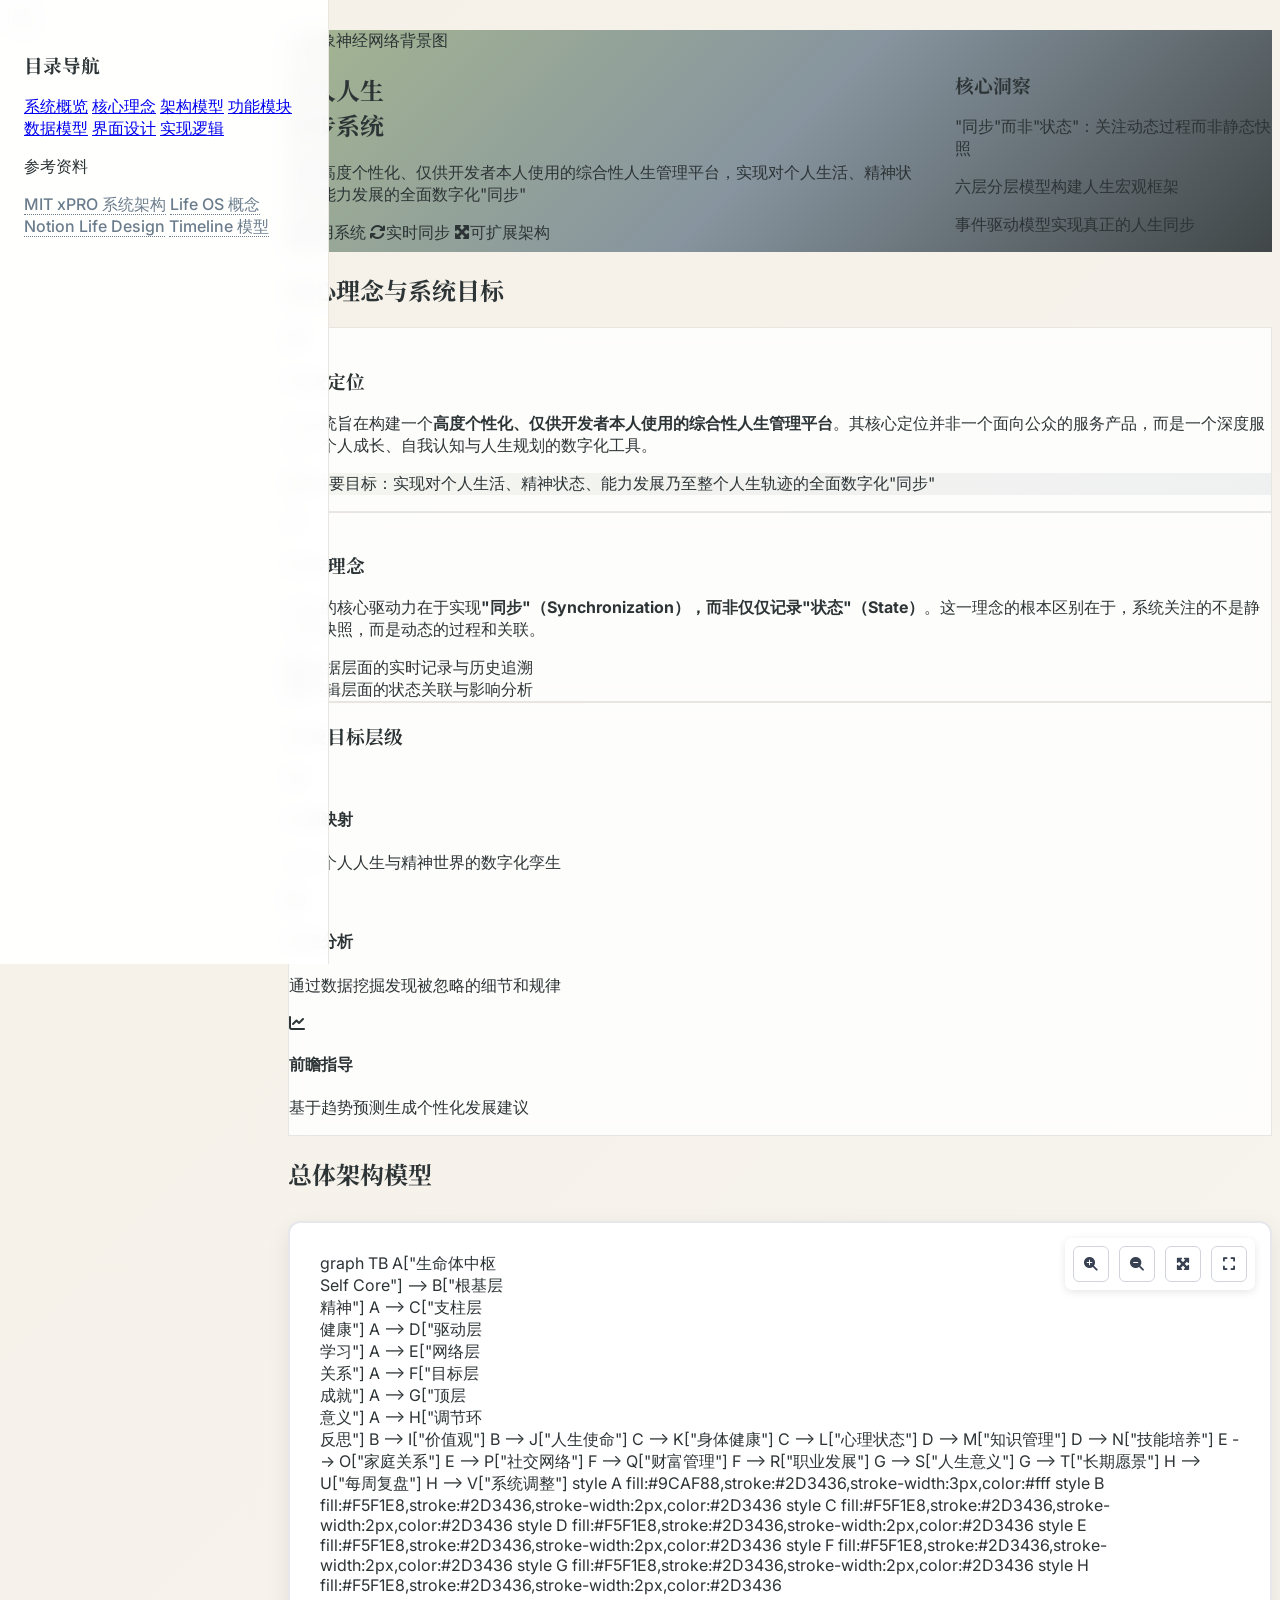
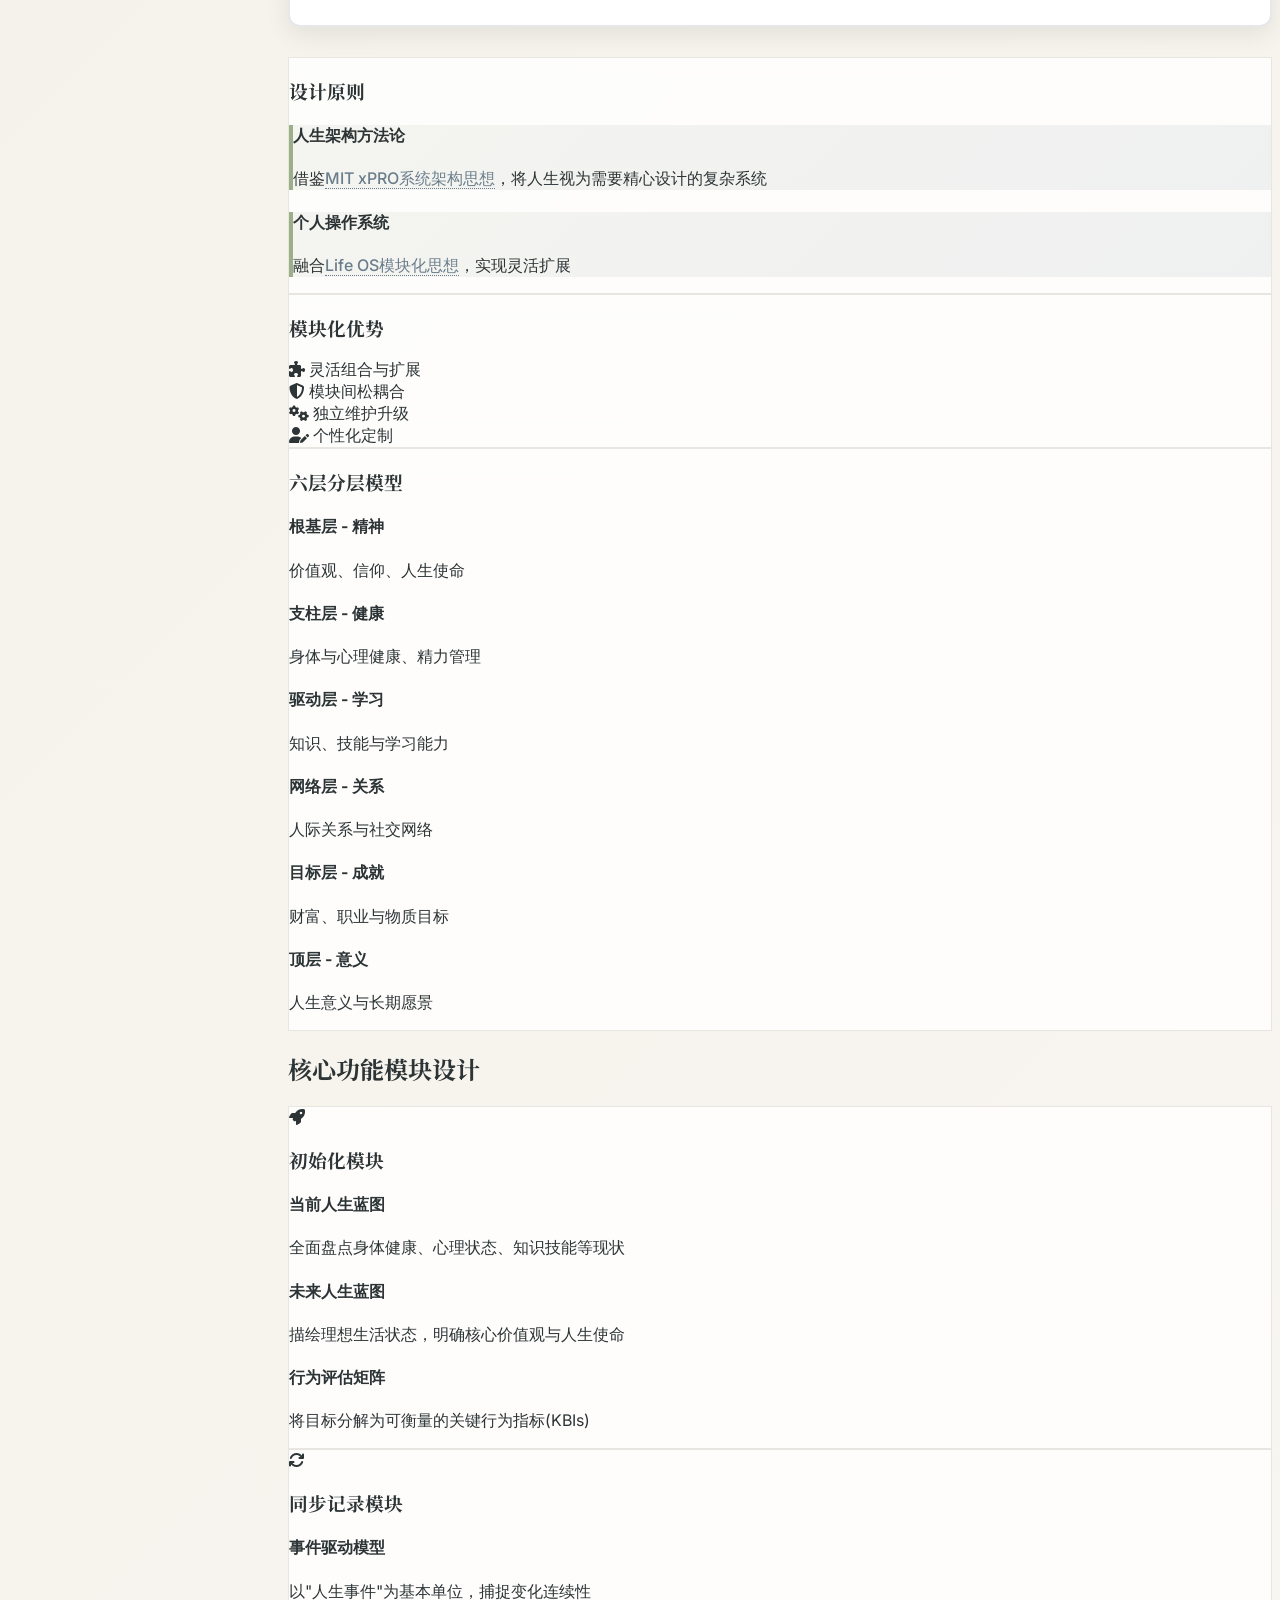
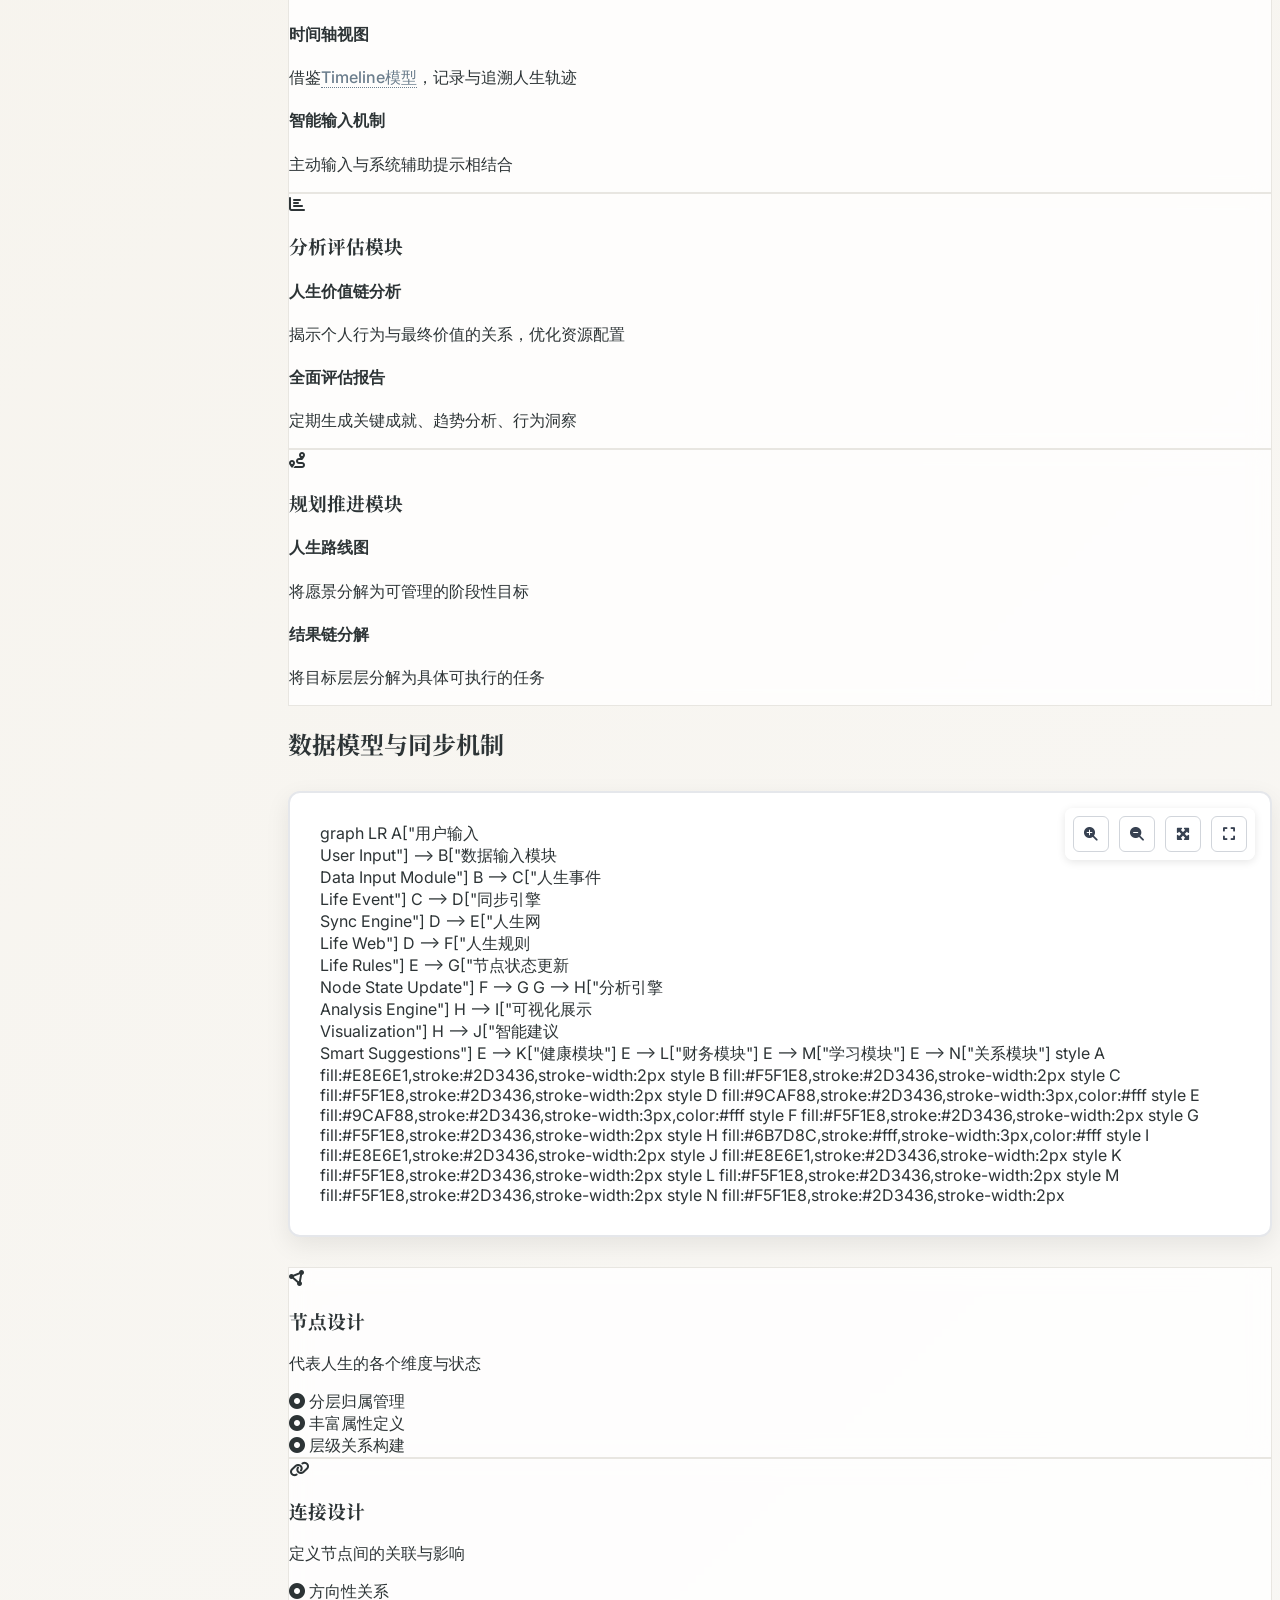
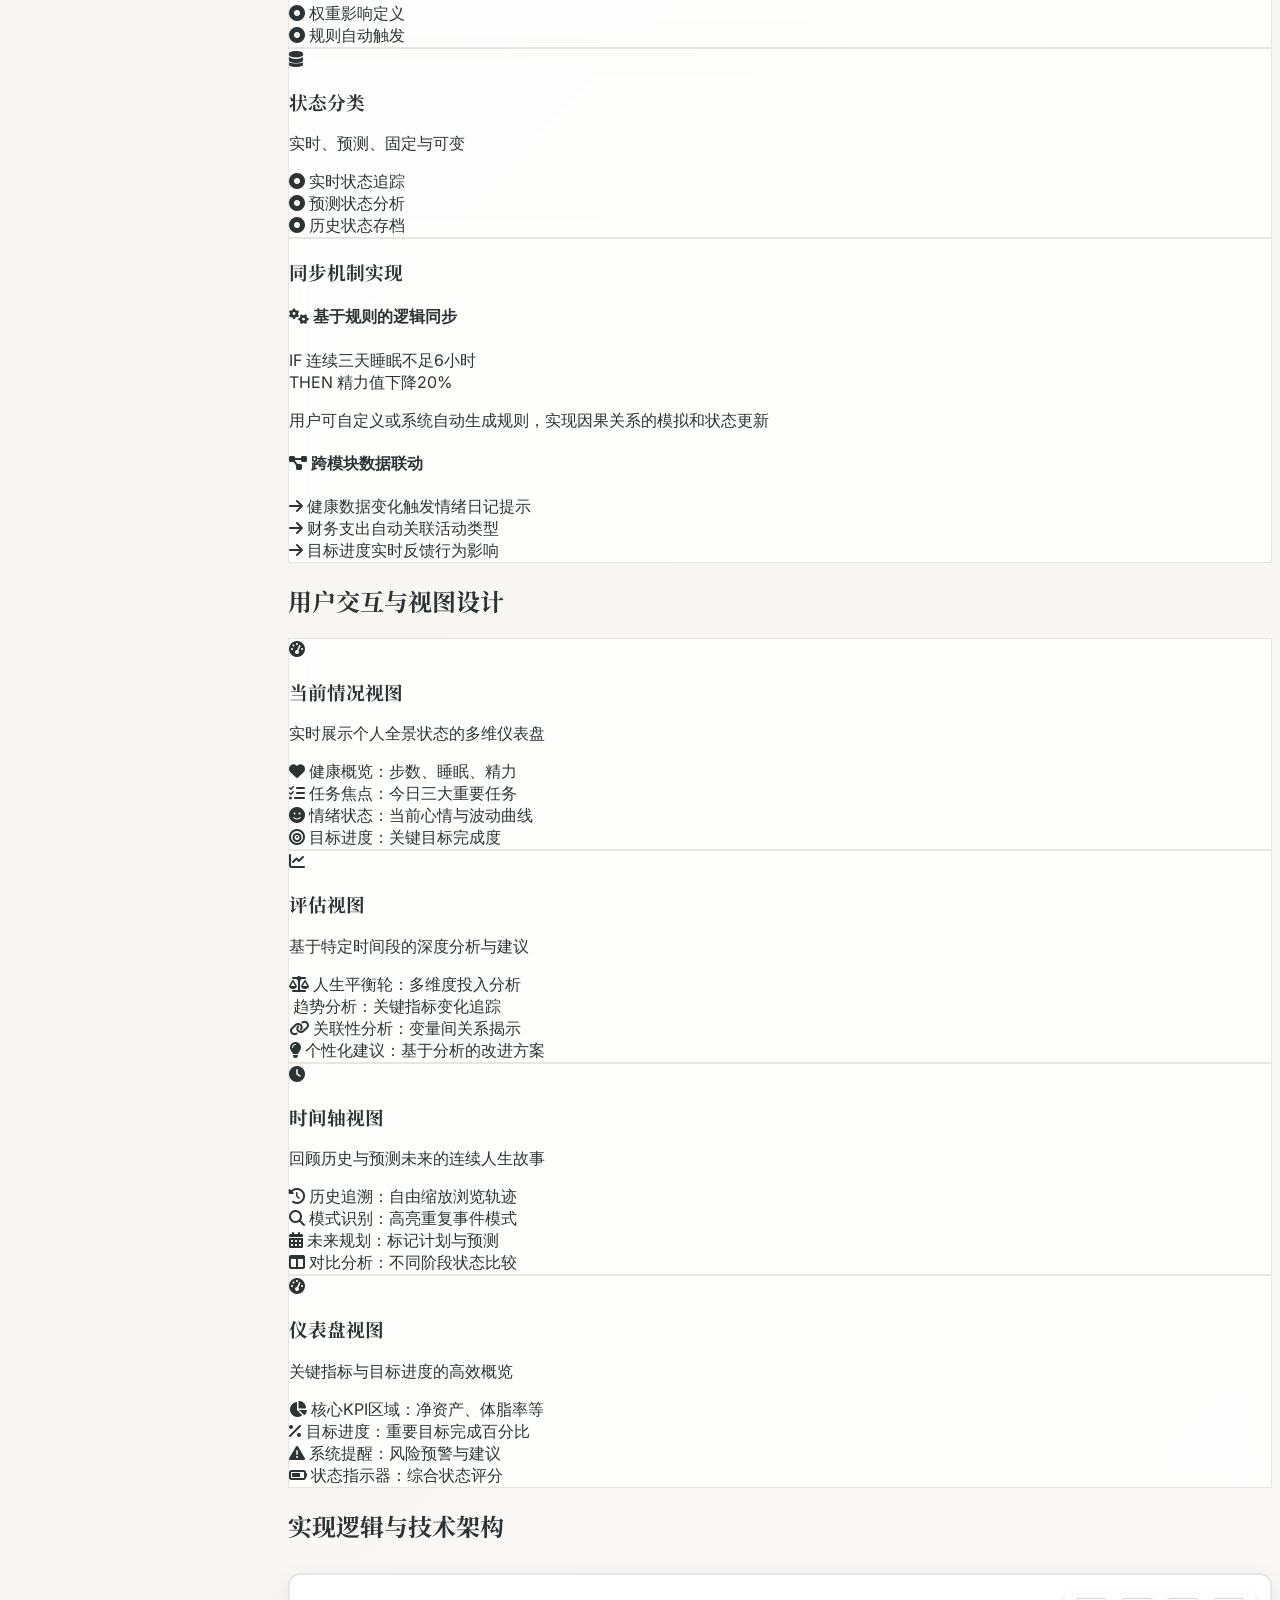
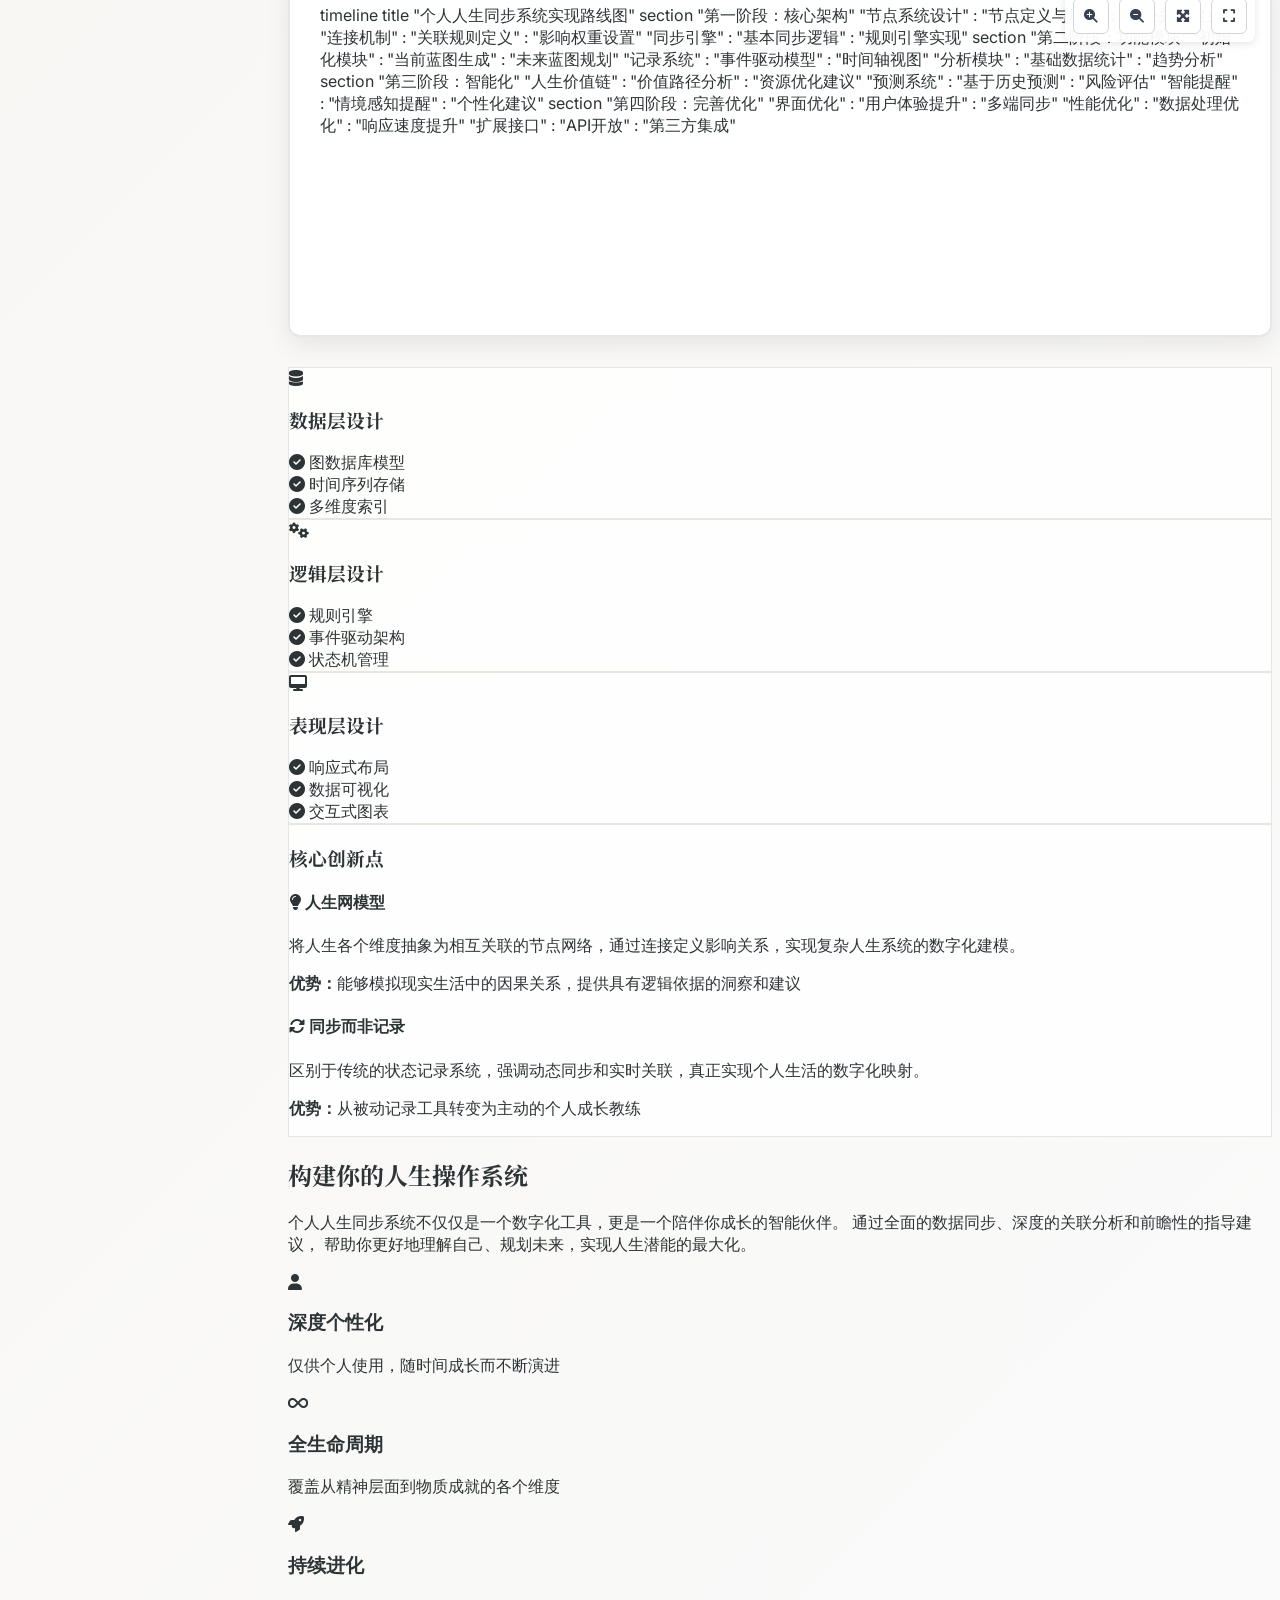
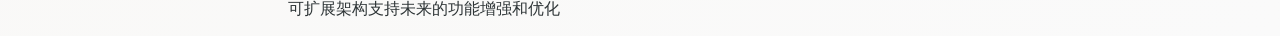
==== 1.html @ 49c9d0ea "Create 1.html" ====
<!DOCTYPE html>
<html lang="zh-CN">

	<head>
		<meta charset="UTF-8">
		<meta name="viewport" content="width=device-width, initial-scale=1.0">
		<title>个人人生同步系统：实现逻辑与模型架构重构</title>
		<script src="https://cdn.tailwindcss.com"></script>
		<link
			href="https://fonts.googleapis.com/css2?family=Noto+Serif+SC:wght@400;500;600;700&family=Inter:wght@300;400;500;600;700&display=swap"
			rel="stylesheet">
		<link rel="stylesheet" href="https://cdnjs.cloudflare.com/ajax/libs/font-awesome/6.4.0/css/all.min.css">
		<script src="https://cdn.jsdelivr.net/npm/mermaid@10.6.1/dist/mermaid.min.js"></script>
		<style>
			:root {
				--sage-green: #9CAF88;
				--warm-beige: #F5F1E8;
				--deep-charcoal: #2D3436;
				--soft-gray: #E8E6E1;
				--accent-blue: #6B7D8C;
			}

			body {
				font-family: 'Inter', sans-serif;
				background: linear-gradient(135deg, var(--warm-beige) 0%, #FAFAFA 100%);
				color: var(--deep-charcoal);
				overflow-x: hidden;
			}

			img {
				max-width: 100%;
				height: auto;
			}

			.serif-heading {
				font-family: 'Noto Serif SC', serif;
			}

			.hero-gradient {
				background: linear-gradient(135deg,
						rgba(156, 175, 136, 0.9) 0%,
						rgba(107, 125, 140, 0.8) 50%,
						rgba(45, 52, 54, 0.9) 100%);
			}

			.toc-fixed {
				position: fixed;
				top: 0;
				left: 0;
				width: 280px;
				height: 100vh;
				background: rgba(255, 255, 255, 0.95);
				backdrop-filter: blur(10px);
				border-right: 1px solid var(--soft-gray);
				z-index: 1000;
				overflow-y: auto;
				padding: 2rem 1.5rem;
			}

			.main-content {
				margin-left: 280px;
				min-height: 100vh;
			}

			.section-card {
				background: rgba(255, 255, 255, 0.8);
				backdrop-filter: blur(10px);
				border: 1px solid var(--soft-gray);
				transition: all 0.3s ease;
			}

			.section-card:hover {
				transform: translateY(-2px);
				box-shadow: 0 20px 40px rgba(0, 0, 0, 0.1);
			}

			.bento-grid {
				display: grid;
				grid-template-columns: 2fr 1fr;
				gap: 2rem;
				align-items: start;
			}

			.citation-link {
				color: var(--accent-blue);
				text-decoration: none;
				font-weight: 500;
				border-bottom: 1px dotted var(--accent-blue);
			}

			.citation-link:hover {
				color: var(--deep-charcoal);
				border-bottom-style: solid;
			}

			.highlight-box {
				background: linear-gradient(135deg, rgba(156, 175, 136, 0.1), rgba(107, 125, 140, 0.1));
				border-left: 4px solid var(--sage-green);
			}

			.mermaid-container {
				display: flex;
				justify-content: center;
				min-height: 300px;
				max-height: 800px;
				background: #ffffff;
				border: 2px solid #e5e7eb;
				border-radius: 12px;
				padding: 30px;
				margin: 30px 0;
				box-shadow: 0 8px 25px rgba(0, 0, 0, 0.08);
				position: relative;
				overflow: hidden;
			}

			.mermaid-container .mermaid {
				width: 100%;
				max-width: 100%;
				height: 100%;
				cursor: grab;
				transition: transform 0.3s ease;
				transform-origin: center center;
				display: flex;
				justify-content: center;
				align-items: center;
				touch-action: none;
				-webkit-user-select: none;
				-moz-user-select: none;
				-ms-user-select: none;
				user-select: none;
			}

			.mermaid-container .mermaid svg {
				max-width: 100%;
				height: 100%;
				display: block;
				margin: 0 auto;
			}

			.mermaid-container .mermaid:active {
				cursor: grabbing;
			}

			.mermaid-container.zoomed .mermaid {
				height: 100%;
				width: 100%;
				cursor: grab;
			}

			.mermaid-controls {
				position: absolute;
				top: 15px;
				right: 15px;
				display: flex;
				gap: 10px;
				z-index: 20;
				background: rgba(255, 255, 255, 0.95);
				padding: 8px;
				border-radius: 8px;
				box-shadow: 0 2px 8px rgba(0, 0, 0, 0.1);
			}

			.mermaid-control-btn {
				background: #ffffff;
				border: 1px solid #d1d5db;
				border-radius: 6px;
				padding: 10px;
				cursor: pointer;
				transition: all 0.2s ease;
				color: #374151;
				font-size: 14px;
				min-width: 36px;
				height: 36px;
				text-align: center;
				display: flex;
				align-items: center;
				justify-content: center;
			}

			.mermaid-control-btn:hover {
				background: #f8fafc;
				border-color: #3b82f6;
				color: #3b82f6;
				transform: translateY(-1px);
			}

			.mermaid-control-btn:active {
				transform: scale(0.95);
			}

			/* Mermaid theme customization for better contrast */
			.mermaid .node rect,
			.mermaid .node circle,
			.mermaid .node polygon {
				fill: #ffffff !important;
				stroke: var(--deep-charcoal) !important;
				stroke-width: 2px !important;
			}

			.mermaid .node .label,
			.mermaid .nodeLabel,
			.mermaid .label {
				color: var(--deep-charcoal) !important;
				font-weight: 500 !important;
				font-size: 13px !important;
				fill: var(--deep-charcoal) !important;
			}

			.mermaid .edgePath .path {
				stroke: var(--accent-blue) !important;
				stroke-width: 2px !important;
			}

			.mermaid .edgeLabel {
				background-color: rgba(255, 255, 255, 0.9) !important;
				color: var(--deep-charcoal) !important;
				font-weight: 500 !important;
			}

			/* Timeline specific styles with better contrast */
			.mermaid .section0,
			.mermaid .section1,
			.mermaid .section2,
			.mermaid .section3 {
				fill: var(--sage-green) !important;
				opacity: 0.8 !important;
			}

			.mermaid .cScale0,
			.mermaid .cScale1,
			.mermaid .cScale2 {
				fill: var(--deep-charcoal) !important;
				color: var(--deep-charcoal) !important;
			}

			.mermaid .timeline-text {
				fill: var(--deep-charcoal) !important;
				font-weight: 500 !important;
			}

			/* Flowchart specific node colors with high contrast */
			.mermaid .node[class*="default"] rect {
				fill: #ffffff !important;
				stroke: var(--deep-charcoal) !important;
			}

			.mermaid .node[class*="default"] .label {
				fill: var(--deep-charcoal) !important;
				color: var(--deep-charcoal) !important;
			}

			@media (max-width: 1024px) {
				.toc-fixed {
					transform: translateX(-100%);
					transition: transform 0.3s ease;
				}

				.toc-fixed.open {
					transform: translateX(0);
				}

				.main-content {
					margin-left: 0;
				}

				.bento-grid {
					grid-template-columns: 1fr;
				}

				.mermaid-control-btn:not(.reset-zoom) {
					display: none;
				}

				.mermaid-controls {
					top: auto;
					bottom: 15px;
					right: 15px;
				}
			}

			/* Additional small screen adjustments */
			@media (max-width: 768px) {
				.hero-gradient {
					padding: 2rem 1rem !important;
				}

				.hero-gradient h1 {
					font-size: 2.5rem;
					line-height: 1.2;
				}

				.hero-gradient p {
					font-size: 1rem;
				}

				.bento-grid>div {
					padding: 1.5rem;
				}

				.grid.md\:grid-cols-3 {
					grid-template-columns: 1fr;
				}

				.grid.md\:grid-cols-2 {
					grid-template-columns: 1fr;
				}

				.section-card {
					padding: 1.5rem;
				}

				.mermaid-container {
					padding: 15px;
				}
			}
		</style>
		<base target="_blank">
	</head>

	<body>
		<!-- Mobile TOC Toggle -->
		<button id="toc-toggle" class="fixed top-4 left-4 z-50 lg:hidden bg-white p-2 rounded-lg shadow-lg">
			<i class="fas fa-bars"></i>
		</button>

		<!-- Table of Contents -->
		<nav id="toc" class="toc-fixed">
			<div class="mb-8">
				<h3 class="serif-heading text-lg font-semibold text-gray-800 mb-4">目录导航</h3>
				<div class="space-y-2">
					<a href="#overview"
						class="block py-2 px-3 text-sm text-gray-600 hover:text-gray-800 hover:bg-gray-100 rounded transition-colors">系统概览</a>
					<a href="#core-concepts"
						class="block py-2 px-3 text-sm text-gray-600 hover:text-gray-800 hover:bg-gray-100 rounded transition-colors">核心理念</a>
					<a href="#architecture"
						class="block py-2 px-3 text-sm text-gray-600 hover:text-gray-800 hover:bg-gray-100 rounded transition-colors">架构模型</a>
					<a href="#modules"
						class="block py-2 px-3 text-sm text-gray-600 hover:text-gray-800 hover:bg-gray-100 rounded transition-colors">功能模块</a>
					<a href="#data-model"
						class="block py-2 px-3 text-sm text-gray-600 hover:text-gray-800 hover:bg-gray-100 rounded transition-colors">数据模型</a>
					<a href="#ui-design"
						class="block py-2 px-3 text-sm text-gray-600 hover:text-gray-800 hover:bg-gray-100 rounded transition-colors">界面设计</a>
					<a href="#implementation"
						class="block py-2 px-3 text-sm text-gray-600 hover:text-gray-800 hover:bg-gray-100 rounded transition-colors">实现逻辑</a>
				</div>
			</div>

			<div class="border-t pt-4">
				<p class="text-xs text-gray-500 mb-2">参考资料</p>
				<div class="space-y-1">
					<a href="https://xpro.mit.edu/courses/course-v1:xPRO+SysEngx1/"
						class="citation-link text-xs block">MIT xPRO 系统架构</a>
					<a href="https://tools.eq4c.com/ai-prompts/chatgpt-prompt-personal-life-productivity-operating-system-life-os/"
						class="citation-link text-xs block">Life OS 概念</a>
					<a href="https://www.notionlifedesign.com/" class="citation-link text-xs block">Notion Life
						Design</a>
					<a href="https://nicky-chin.cn/2020/11/13/im-timeline/" class="citation-link text-xs block">Timeline
						模型</a>
				</div>
			</div>
		</nav>

		<!-- Main Content -->
		<main class="main-content">
			<!-- Hero Section -->
			<section id="overview" class="hero-gradient relative overflow-hidden">
				<div class="absolute inset-0 opacity-10">
					<img src="https://kimi-img.moonshot.cn/pub/icon/spinner.svg" alt="抽象神经网络背景图"
						class="w-full h-full object-cover" size="wallpaper" aspect="wide" query="抽象神经网络背景"
						referrerpolicy="no-referrer" />
				</div>

				<div class="relative z-10 py-16 px-8">
					<div class="bento-grid max-w-7xl mx-auto">
						<div class="space-y-8">
							<div class="space-y-4">
								<h1 class="serif-heading text-5xl lg:text-6xl font-bold text-white leading-tight">
									<span class="italic">个人人生</span>
									<br>
									<span class="text-4xl lg:text-5xl">同步系统</span>
								</h1>
								<p class="text-xl text-gray-200 max-w-2xl leading-relaxed">
									构建高度个性化、仅供开发者本人使用的综合性人生管理平台，实现对个人生活、精神状态、能力发展的全面数字化"同步"
								</p>
							</div>

							<div class="flex flex-wrap gap-4">
								<span class="px-4 py-2 bg-white/20 backdrop-blur-sm rounded-full text-white text-sm">
									<i class="fas fa-user mr-2"></i>自用系统
								</span>
								<span class="px-4 py-2 bg-white/20 backdrop-blur-sm rounded-full text-white text-sm">
									<i class="fas fa-sync mr-2"></i>实时同步
								</span>
								<span class="px-4 py-2 bg-white/20 backdrop-blur-sm rounded-full text-white text-sm">
									<i class="fas fa-expand-arrows-alt mr-2"></i>可扩展架构
								</span>
							</div>
						</div>

						<div class="bg-white/10 backdrop-blur-sm rounded-2xl p-8 space-y-6">
							<h3 class="serif-heading text-2xl font-semibold text-white mb-4">核心洞察</h3>
							<div class="space-y-4">
								<div class="flex items-start space-x-3">
									<div class="w-2 h-2 bg-white rounded-full mt-2 flex-shrink-0"></div>
									<p class="text-gray-200 text-sm">"同步"而非"状态"：关注动态过程而非静态快照</p>
								</div>
								<div class="flex items-start space-x-3">
									<div class="w-2 h-2 bg-white rounded-full mt-2 flex-shrink-0"></div>
									<p class="text-gray-200 text-sm">六层分层模型构建人生宏观框架</p>
								</div>
								<div class="flex items-start space-x-3">
									<div class="w-2 h-2 bg-white rounded-full mt-2 flex-shrink-0"></div>
									<p class="text-gray-200 text-sm">事件驱动模型实现真正的人生同步</p>
								</div>
							</div>
						</div>
					</div>
				</div>
			</section>

			<!-- Core Concepts Section -->
			<section id="core-concepts" class="py-16 px-8">
				<div class="max-w-6xl mx-auto">
					<h2 class="serif-heading text-4xl font-bold text-center mb-12">核心理念与系统目标</h2>

					<div class="grid md:grid-cols-2 gap-8 mb-16">
						<div class="section-card rounded-2xl p-8">
							<div class="flex items-center mb-6">
								<div
									class="w-12 h-12 bg-gradient-to-br from-green-400 to-green-600 rounded-xl flex items-center justify-center mr-4">
									<i class="fas fa-user-cog text-white text-xl"></i>
								</div>
								<h3 class="serif-heading text-2xl font-semibold">系统定位</h3>
							</div>
							<p class="text-gray-700 leading-relaxed mb-4">
								本系统旨在构建一个<strong>高度个性化、仅供开发者本人使用的综合性人生管理平台</strong>。其核心定位并非一个面向公众的服务产品，而是一个深度服务于个人成长、自我认知与人生规划的数字化工具。
							</p>
							<div class="highlight-box rounded-lg p-4">
								<p class="text-sm font-medium text-gray-800">
									<i class="fas fa-bullseye mr-2 text-green-600"></i>
									首要目标：实现对个人生活、精神状态、能力发展乃至整个人生轨迹的全面数字化"同步"
								</p>
							</div>
						</div>

						<div class="section-card rounded-2xl p-8">
							<div class="flex items-center mb-6">
								<div
									class="w-12 h-12 bg-gradient-to-br from-blue-400 to-blue-600 rounded-xl flex items-center justify-center mr-4">
									<i class="fas fa-sync-alt text-white text-xl"></i>
								</div>
								<h3 class="serif-heading text-2xl font-semibold">同步理念</h3>
							</div>
							<p class="text-gray-700 leading-relaxed mb-4">
								系统的核心驱动力在于实现<strong>"同步"（Synchronization），而非仅仅记录"状态"（State）</strong>。这一理念的根本区别在于，系统关注的不是静态的快照，而是动态的过程和关联。
							</p>
							<div class="space-y-2">
								<div class="flex items-center">
									<i class="fas fa-circle text-blue-500 text-xs mr-3"></i>
									<span class="text-sm">数据层面的实时记录与历史追溯</span>
								</div>
								<div class="flex items-center">
									<i class="fas fa-circle text-blue-500 text-xs mr-3"></i>
									<span class="text-sm">逻辑层面的状态关联与影响分析</span>
								</div>
							</div>
						</div>
					</div>

					<!-- System Objectives -->
					<div class="section-card rounded-2xl p-8">
						<h3 class="serif-heading text-2xl font-semibold mb-6 text-center">系统目标层级</h3>
						<div class="grid md:grid-cols-3 gap-6">
							<div class="text-center">
								<div
									class="w-16 h-16 bg-gradient-to-br from-purple-400 to-purple-600 rounded-2xl mx-auto mb-4 flex items-center justify-center">
									<i class="fas fa-eye text-white text-2xl"></i>
								</div>
								<h4 class="font-semibold mb-2">全面映射</h4>
								<p class="text-sm text-gray-600">实现个人人生与精神世界的数字化孪生</p>
							</div>
							<div class="text-center">
								<div
									class="w-16 h-16 bg-gradient-to-br from-orange-400 to-orange-600 rounded-2xl mx-auto mb-4 flex items-center justify-center">
									<i class="fas fa-brain text-white text-2xl"></i>
								</div>
								<h4 class="font-semibold mb-2">动态分析</h4>
								<p class="text-sm text-gray-600">通过数据挖掘发现被忽略的细节和规律</p>
							</div>
							<div class="text-center">
								<div
									class="w-16 h-16 bg-gradient-to-br from-red-400 to-red-600 rounded-2xl mx-auto mb-4 flex items-center justify-center">
									<i class="fas fa-chart-line text-white text-2xl"></i>
								</div>
								<h4 class="font-semibold mb-2">前瞻指导</h4>
								<p class="text-sm text-gray-600">基于趋势预测生成个性化发展建议</p>
							</div>
						</div>
					</div>
				</div>
			</section>

			<!-- Architecture Section -->
			<section id="architecture" class="py-16 px-8 bg-gray-50">
				<div class="max-w-6xl mx-auto">
					<h2 class="serif-heading text-4xl font-bold text-center mb-12">总体架构模型</h2>

					<!-- Architecture Diagram -->
					<div class="mb-12">
						<div class="mermaid-container">
							<div class="mermaid-controls">
								<button class="mermaid-control-btn zoom-in" title="放大">
									<i class="fas fa-search-plus"></i>
								</button>
								<button class="mermaid-control-btn zoom-out" title="缩小">
									<i class="fas fa-search-minus"></i>
								</button>
								<button class="mermaid-control-btn reset-zoom" title="重置">
									<i class="fas fa-expand-arrows-alt"></i>
								</button>
								<button class="mermaid-control-btn fullscreen" title="全屏查看">
									<i class="fas fa-expand"></i>
								</button>
							</div>
							<div class="mermaid">
								graph TB
								A["生命体中枢
								<br />Self Core"] --> B["根基层
								<br />精神"]
								A --> C["支柱层
								<br />健康"]
								A --> D["驱动层
								<br />学习"]
								A --> E["网络层
								<br />关系"]
								A --> F["目标层
								<br />成就"]
								A --> G["顶层
								<br />意义"]
								A --> H["调节环
								<br />反思"]

								B --> I["价值观"]
								B --> J["人生使命"]

								C --> K["身体健康"]
								C --> L["心理状态"]

								D --> M["知识管理"]
								D --> N["技能培养"]

								E --> O["家庭关系"]
								E --> P["社交网络"]

								F --> Q["财富管理"]
								F --> R["职业发展"]

								G --> S["人生意义"]
								G --> T["长期愿景"]

								H --> U["每周复盘"]
								H --> V["系统调整"]

								style A fill:#9CAF88,stroke:#2D3436,stroke-width:3px,color:#fff
								style B fill:#F5F1E8,stroke:#2D3436,stroke-width:2px,color:#2D3436
								style C fill:#F5F1E8,stroke:#2D3436,stroke-width:2px,color:#2D3436
								style D fill:#F5F1E8,stroke:#2D3436,stroke-width:2px,color:#2D3436
								style E fill:#F5F1E8,stroke:#2D3436,stroke-width:2px,color:#2D3436
								style F fill:#F5F1E8,stroke:#2D3436,stroke-width:2px,color:#2D3436
								style G fill:#F5F1E8,stroke:#2D3436,stroke-width:2px,color:#2D3436
								style H fill:#F5F1E8,stroke:#2D3436,stroke-width:2px,color:#2D3436
							</div>
						</div>
					</div>

					<!-- Architecture Principles -->
					<div class="grid md:grid-cols-2 gap-8 mb-12">
						<div class="section-card rounded-2xl p-8">
							<h3 class="serif-heading text-2xl font-semibold mb-6">设计原则</h3>
							<div class="space-y-4">
								<div class="highlight-box rounded-lg p-4">
									<h4 class="font-semibold mb-2">人生架构方法论</h4>
									<p class="text-sm text-gray-700">
										借鉴<a href="https://xpro.mit.edu/courses/course-v1:xPRO+SysEngx1/"
											class="citation-link">MIT xPRO系统架构思想</a>，将人生视为需要精心设计的复杂系统
									</p>
								</div>
								<div class="highlight-box rounded-lg p-4">
									<h4 class="font-semibold mb-2">个人操作系统</h4>
									<p class="text-sm text-gray-700">
										融合<a href="https://tools.eq4c.com/ai-prompts/chatgpt-prompt-personal-life-productivity-operating-system-life-os/"
											class="citation-link">Life OS模块化思想</a>，实现灵活扩展
									</p>
								</div>
							</div>
						</div>

						<div class="section-card rounded-2xl p-8">
							<h3 class="serif-heading text-2xl font-semibold mb-6">模块化优势</h3>
							<div class="space-y-3">
								<div class="flex items-center space-x-3">
									<i class="fas fa-puzzle-piece text-green-600"></i>
									<span class="text-sm">灵活组合与扩展</span>
								</div>
								<div class="flex items-center space-x-3">
									<i class="fas fa-shield-alt text-green-600"></i>
									<span class="text-sm">模块间松耦合</span>
								</div>
								<div class="flex items-center space-x-3">
									<i class="fas fa-cogs text-green-600"></i>
									<span class="text-sm">独立维护升级</span>
								</div>
								<div class="flex items-center space-x-3">
									<i class="fas fa-user-edit text-green-600"></i>
									<span class="text-sm">个性化定制</span>
								</div>
							</div>
						</div>
					</div>

					<!-- Six-Layer Model -->
					<div class="section-card rounded-2xl p-8">
						<h3 class="serif-heading text-2xl font-semibold mb-8 text-center">六层分层模型</h3>
						<div class="grid md:grid-cols-2 lg:grid-cols-3 gap-6">
							<div class="border-l-4 border-purple-400 pl-4">
								<h4 class="font-semibold text-purple-700 mb-2">根基层 - 精神</h4>
								<p class="text-sm text-gray-600">价值观、信仰、人生使命</p>
							</div>
							<div class="border-l-4 border-green-400 pl-4">
								<h4 class="font-semibold text-green-700 mb-2">支柱层 - 健康</h4>
								<p class="text-sm text-gray-600">身体与心理健康、精力管理</p>
							</div>
							<div class="border-l-4 border-blue-400 pl-4">
								<h4 class="font-semibold text-blue-700 mb-2">驱动层 - 学习</h4>
								<p class="text-sm text-gray-600">知识、技能与学习能力</p>
							</div>
							<div class="border-l-4 border-orange-400 pl-4">
								<h4 class="font-semibold text-orange-700 mb-2">网络层 - 关系</h4>
								<p class="text-sm text-gray-600">人际关系与社交网络</p>
							</div>
							<div class="border-l-4 border-red-400 pl-4">
								<h4 class="font-semibold text-red-700 mb-2">目标层 - 成就</h4>
								<p class="text-sm text-gray-600">财富、职业与物质目标</p>
							</div>
							<div class="border-l-4 border-indigo-400 pl-4">
								<h4 class="font-semibold text-indigo-700 mb-2">顶层 - 意义</h4>
								<p class="text-sm text-gray-600">人生意义与长期愿景</p>
							</div>
						</div>
					</div>
				</div>
			</section>

			<!-- Modules Section -->
			<section id="modules" class="py-16 px-8">
				<div class="max-w-6xl mx-auto">
					<h2 class="serif-heading text-4xl font-bold text-center mb-12">核心功能模块设计</h2>

					<!-- Module Categories -->
					<div class="grid md:grid-cols-2 gap-8 mb-12">
						<div class="section-card rounded-2xl p-8">
							<div class="flex items-center mb-6">
								<div
									class="w-12 h-12 bg-gradient-to-br from-indigo-400 to-indigo-600 rounded-xl flex items-center justify-center mr-4">
									<i class="fas fa-rocket text-white text-xl"></i>
								</div>
								<h3 class="serif-heading text-2xl font-semibold">初始化模块</h3>
							</div>

							<div class="space-y-4">
								<div class="bg-gray-50 rounded-lg p-4">
									<h4 class="font-semibold mb-2">当前人生蓝图</h4>
									<p class="text-sm text-gray-600">全面盘点身体健康、心理状态、知识技能等现状</p>
								</div>
								<div class="bg-gray-50 rounded-lg p-4">
									<h4 class="font-semibold mb-2">未来人生蓝图</h4>
									<p class="text-sm text-gray-600">描绘理想生活状态，明确核心价值观与人生使命</p>
								</div>
								<div class="bg-gray-50 rounded-lg p-4">
									<h4 class="font-semibold mb-2">行为评估矩阵</h4>
									<p class="text-sm text-gray-600">将目标分解为可衡量的关键行为指标(KBIs)</p>
								</div>
							</div>
						</div>

						<div class="section-card rounded-2xl p-8">
							<div class="flex items-center mb-6">
								<div
									class="w-12 h-12 bg-gradient-to-br from-cyan-400 to-cyan-600 rounded-xl flex items-center justify-center mr-4">
									<i class="fas fa-sync text-white text-xl"></i>
								</div>
								<h3 class="serif-heading text-2xl font-semibold">同步记录模块</h3>
							</div>

							<div class="space-y-4">
								<div class="bg-gray-50 rounded-lg p-4">
									<h4 class="font-semibold mb-2">事件驱动模型</h4>
									<p class="text-sm text-gray-600">以"人生事件"为基本单位，捕捉变化连续性</p>
								</div>
								<div class="bg-gray-50 rounded-lg p-4">
									<h4 class="font-semibold mb-2">时间轴视图</h4>
									<p class="text-sm text-gray-600">借鉴<a
											href="https://nicky-chin.cn/2020/11/13/im-timeline/"
											class="citation-link">Timeline模型</a>，记录与追溯人生轨迹</p>
								</div>
								<div class="bg-gray-50 rounded-lg p-4">
									<h4 class="font-semibold mb-2">智能输入机制</h4>
									<p class="text-sm text-gray-600">主动输入与系统辅助提示相结合</p>
								</div>
							</div>
						</div>
					</div>

					<!-- Analysis and Planning Modules -->
					<div class="grid md:grid-cols-2 gap-8">
						<div class="section-card rounded-2xl p-8">
							<div class="flex items-center mb-6">
								<div
									class="w-12 h-12 bg-gradient-to-br from-purple-400 to-purple-600 rounded-xl flex items-center justify-center mr-4">
									<i class="fas fa-chart-bar text-white text-xl"></i>
								</div>
								<h3 class="serif-heading text-2xl font-semibold">分析评估模块</h3>
							</div>

							<div class="space-y-4">
								<div class="bg-gradient-to-r from-purple-50 to-purple-100 rounded-lg p-4">
									<h4 class="font-semibold mb-2 text-purple-800">人生价值链分析</h4>
									<p class="text-sm text-gray-700">揭示个人行为与最终价值的关系，优化资源配置</p>
								</div>
								<div class="bg-gradient-to-r from-purple-50 to-purple-100 rounded-lg p-4">
									<h4 class="font-semibold mb-2 text-purple-800">全面评估报告</h4>
									<p class="text-sm text-gray-700">定期生成关键成就、趋势分析、行为洞察</p>
								</div>
							</div>
						</div>

						<div class="section-card rounded-2xl p-8">
							<div class="flex items-center mb-6">
								<div
									class="w-12 h-12 bg-gradient-to-br from-green-400 to-green-600 rounded-xl flex items-center justify-center mr-4">
									<i class="fas fa-route text-white text-xl"></i>
								</div>
								<h3 class="serif-heading text-2xl font-semibold">规划推进模块</h3>
							</div>

							<div class="space-y-4">
								<div class="bg-gradient-to-r from-green-50 to-green-100 rounded-lg p-4">
									<h4 class="font-semibold mb-2 text-green-800">人生路线图</h4>
									<p class="text-sm text-gray-700">将愿景分解为可管理的阶段性目标</p>
								</div>
								<div class="bg-gradient-to-r from-green-50 to-green-100 rounded-lg p-4">
									<h4 class="font-semibold mb-2 text-green-800">结果链分解</h4>
									<p class="text-sm text-gray-700">将目标层层分解为具体可执行的任务</p>
								</div>
							</div>
						</div>
					</div>
				</div>
			</section>

			<!-- Data Model Section -->
			<section id="data-model" class="py-16 px-8 bg-gray-50">
				<div class="max-w-6xl mx-auto">
					<h2 class="serif-heading text-4xl font-bold text-center mb-12">数据模型与同步机制</h2>

					<!-- Data Model Diagram -->
					<div class="mb-12">
						<div class="mermaid-container">
							<div class="mermaid-controls">
								<button class="mermaid-control-btn zoom-in" title="放大">
									<i class="fas fa-search-plus"></i>
								</button>
								<button class="mermaid-control-btn zoom-out" title="缩小">
									<i class="fas fa-search-minus"></i>
								</button>
								<button class="mermaid-control-btn reset-zoom" title="重置">
									<i class="fas fa-expand-arrows-alt"></i>
								</button>
								<button class="mermaid-control-btn fullscreen" title="全屏查看">
									<i class="fas fa-expand"></i>
								</button>
							</div>
							<div class="mermaid">
								graph LR
								A["用户输入
								<br />User Input"] --> B["数据输入模块
								<br />Data Input Module"]
								B --> C["人生事件
								<br />Life Event"]
								C --> D["同步引擎
								<br />Sync Engine"]
								D --> E["人生网
								<br />Life Web"]
								D --> F["人生规则
								<br />Life Rules"]
								E --> G["节点状态更新
								<br />Node State Update"]
								F --> G
								G --> H["分析引擎
								<br />Analysis Engine"]
								H --> I["可视化展示
								<br />Visualization"]
								H --> J["智能建议
								<br />Smart Suggestions"]

								E --> K["健康模块"]
								E --> L["财务模块"]
								E --> M["学习模块"]
								E --> N["关系模块"]

								style A fill:#E8E6E1,stroke:#2D3436,stroke-width:2px
								style B fill:#F5F1E8,stroke:#2D3436,stroke-width:2px
								style C fill:#F5F1E8,stroke:#2D3436,stroke-width:2px
								style D fill:#9CAF88,stroke:#2D3436,stroke-width:3px,color:#fff
								style E fill:#9CAF88,stroke:#2D3436,stroke-width:3px,color:#fff
								style F fill:#F5F1E8,stroke:#2D3436,stroke-width:2px
								style G fill:#F5F1E8,stroke:#2D3436,stroke-width:2px
								style H fill:#6B7D8C,stroke:#fff,stroke-width:3px,color:#fff
								style I fill:#E8E6E1,stroke:#2D3436,stroke-width:2px
								style J fill:#E8E6E1,stroke:#2D3436,stroke-width:2px
								style K fill:#F5F1E8,stroke:#2D3436,stroke-width:2px
								style L fill:#F5F1E8,stroke:#2D3436,stroke-width:2px
								style M fill:#F5F1E8,stroke:#2D3436,stroke-width:2px
								style N fill:#F5F1E8,stroke:#2D3436,stroke-width:2px
							</div>
						</div>
					</div>

					<!-- Data Model Components -->
					<div class="grid md:grid-cols-3 gap-8 mb-12">
						<div class="section-card rounded-2xl p-8">
							<div
								class="w-16 h-16 bg-gradient-to-br from-blue-400 to-blue-600 rounded-2xl mx-auto mb-4 flex items-center justify-center">
								<i class="fas fa-circle-nodes text-white text-2xl"></i>
							</div>
							<h3 class="serif-heading text-xl font-semibold text-center mb-4">节点设计</h3>
							<p class="text-sm text-gray-600 text-center mb-4">代表人生的各个维度与状态</p>
							<div class="space-y-2">
								<div class="flex items-center space-x-2">
									<i class="fas fa-dot-circle text-blue-500 text-xs"></i>
									<span class="text-xs">分层归属管理</span>
								</div>
								<div class="flex items-center space-x-2">
									<i class="fas fa-dot-circle text-blue-500 text-xs"></i>
									<span class="text-xs">丰富属性定义</span>
								</div>
								<div class="flex items-center space-x-2">
									<i class="fas fa-dot-circle text-blue-500 text-xs"></i>
									<span class="text-xs">层级关系构建</span>
								</div>
							</div>
						</div>

						<div class="section-card rounded-2xl p-8">
							<div
								class="w-16 h-16 bg-gradient-to-br from-green-400 to-green-600 rounded-2xl mx-auto mb-4 flex items-center justify-center">
								<i class="fas fa-link text-white text-2xl"></i>
							</div>
							<h3 class="serif-heading text-xl font-semibold text-center mb-4">连接设计</h3>
							<p class="text-sm text-gray-600 text-center mb-4">定义节点间的关联与影响</p>
							<div class="space-y-2">
								<div class="flex items-center space-x-2">
									<i class="fas fa-dot-circle text-green-500 text-xs"></i>
									<span class="text-xs">方向性关系</span>
								</div>
								<div class="flex items-center space-x-2">
									<i class="fas fa-dot-circle text-green-500 text-xs"></i>
									<span class="text-xs">权重影响定义</span>
								</div>
								<div class="flex items-center space-x-2">
									<i class="fas fa-dot-circle text-green-500 text-xs"></i>
									<span class="text-xs">规则自动触发</span>
								</div>
							</div>
						</div>

						<div class="section-card rounded-2xl p-8">
							<div
								class="w-16 h-16 bg-gradient-to-br from-purple-400 to-purple-600 rounded-2xl mx-auto mb-4 flex items-center justify-center">
								<i class="fas fa-database text-white text-2xl"></i>
							</div>
							<h3 class="serif-heading text-xl font-semibold text-center mb-4">状态分类</h3>
							<p class="text-sm text-gray-600 text-center mb-4">实时、预测、固定与可变</p>
							<div class="space-y-2">
								<div class="flex items-center space-x-2">
									<i class="fas fa-dot-circle text-purple-500 text-xs"></i>
									<span class="text-xs">实时状态追踪</span>
								</div>
								<div class="flex items-center space-x-2">
									<i class="fas fa-dot-circle text-purple-500 text-xs"></i>
									<span class="text-xs">预测状态分析</span>
								</div>
								<div class="flex items-center space-x-2">
									<i class="fas fa-dot-circle text-purple-500 text-xs"></i>
									<span class="text-xs">历史状态存档</span>
								</div>
							</div>
						</div>
					</div>

					<!-- Synchronization Mechanism -->
					<div class="section-card rounded-2xl p-8">
						<h3 class="serif-heading text-2xl font-semibold mb-8 text-center">同步机制实现</h3>
						<div class="grid md:grid-cols-2 gap-8">
							<div>
								<h4 class="font-semibold mb-4 flex items-center">
									<i class="fas fa-cogs text-blue-600 mr-2"></i>
									基于规则的逻辑同步
								</h4>
								<div class="bg-blue-50 rounded-lg p-4 mb-4">
									<p class="text-sm font-mono text-blue-800">
										IF 连续三天睡眠不足6小时
										<br>
										THEN 精力值下降20%
									</p>
								</div>
								<p class="text-sm text-gray-600">
									用户可自定义或系统自动生成规则，实现因果关系的模拟和状态更新
								</p>
							</div>

							<div>
								<h4 class="font-semibold mb-4 flex items-center">
									<i class="fas fa-project-diagram text-green-600 mr-2"></i>
									跨模块数据联动
								</h4>
								<div class="space-y-2">
									<div class="flex items-start space-x-2">
										<i class="fas fa-arrow-right text-green-500 text-xs mt-1"></i>
										<span class="text-sm">健康数据变化触发情绪日记提示</span>
									</div>
									<div class="flex items-start space-x-2">
										<i class="fas fa-arrow-right text-green-500 text-xs mt-1"></i>
										<span class="text-sm">财务支出自动关联活动类型</span>
									</div>
									<div class="flex items-start space-x-2">
										<i class="fas fa-arrow-right text-green-500 text-xs mt-1"></i>
										<span class="text-sm">目标进度实时反馈行为影响</span>
									</div>
								</div>
							</div>
						</div>
					</div>
				</div>
			</section>

			<!-- UI Design Section -->
			<section id="ui-design" class="py-16 px-8">
				<div class="max-w-6xl mx-auto">
					<h2 class="serif-heading text-4xl font-bold text-center mb-12">用户交互与视图设计</h2>

					<!-- Four Views -->
					<div class="grid md:grid-cols-2 gap-8 mb-12">
						<div class="section-card rounded-2xl p-8">
							<div class="flex items-center mb-6">
								<div
									class="w-12 h-12 bg-gradient-to-br from-cyan-400 to-cyan-600 rounded-xl flex items-center justify-center mr-4">
									<i class="fas fa-tachometer-alt text-white text-xl"></i>
								</div>
								<h3 class="serif-heading text-2xl font-semibold">当前情况视图</h3>
							</div>
							<p class="text-gray-700 mb-6">实时展示个人全景状态的多维仪表盘</p>
							<div class="space-y-3">
								<div class="flex items-center space-x-3">
									<i class="fas fa-heart text-red-500"></i>
									<span class="text-sm">健康概览：步数、睡眠、精力</span>
								</div>
								<div class="flex items-center space-x-3">
									<i class="fas fa-tasks text-blue-500"></i>
									<span class="text-sm">任务焦点：今日三大重要任务</span>
								</div>
								<div class="flex items-center space-x-3">
									<i class="fas fa-smile text-yellow-500"></i>
									<span class="text-sm">情绪状态：当前心情与波动曲线</span>
								</div>
								<div class="flex items-center space-x-3">
									<i class="fas fa-bullseye text-green-500"></i>
									<span class="text-sm">目标进度：关键目标完成度</span>
								</div>
							</div>
						</div>

						<div class="section-card rounded-2xl p-8">
							<div class="flex items-center mb-6">
								<div
									class="w-12 h-12 bg-gradient-to-br from-purple-400 to-purple-600 rounded-xl flex items-center justify-center mr-4">
									<i class="fas fa-chart-line text-white text-xl"></i>
								</div>
								<h3 class="serif-heading text-2xl font-semibold">评估视图</h3>
							</div>
							<p class="text-gray-700 mb-6">基于特定时间段的深度分析与建议</p>
							<div class="space-y-3">
								<div class="flex items-center space-x-3">
									<i class="fas fa-balance-scale text-purple-500"></i>
									<span class="text-sm">人生平衡轮：多维度投入分析</span>
								</div>
								<div class="flex items-center space-x-3">
									<i class="fas fa-trending-up text-orange-500"></i>
									<span class="text-sm">趋势分析：关键指标变化追踪</span>
								</div>
								<div class="flex items-center space-x-3">
									<i class="fas fa-link text-blue-500"></i>
									<span class="text-sm">关联性分析：变量间关系揭示</span>
								</div>
								<div class="flex items-center space-x-3">
									<i class="fas fa-lightbulb text-yellow-500"></i>
									<span class="text-sm">个性化建议：基于分析的改进方案</span>
								</div>
							</div>
						</div>
					</div>

					<div class="grid md:grid-cols-2 gap-8">
						<div class="section-card rounded-2xl p-8">
							<div class="flex items-center mb-6">
								<div
									class="w-12 h-12 bg-gradient-to-br from-orange-400 to-orange-600 rounded-xl flex items-center justify-center mr-4">
									<i class="fas fa-clock text-white text-xl"></i>
								</div>
								<h3 class="serif-heading text-2xl font-semibold">时间轴视图</h3>
							</div>
							<p class="text-gray-700 mb-6">回顾历史与预测未来的连续人生故事</p>
							<div class="space-y-3">
								<div class="flex items-center space-x-3">
									<i class="fas fa-history text-orange-500"></i>
									<span class="text-sm">历史追溯：自由缩放浏览轨迹</span>
								</div>
								<div class="flex items-center space-x-3">
									<i class="fas fa-search text-green-500"></i>
									<span class="text-sm">模式识别：高亮重复事件模式</span>
								</div>
								<div class="flex items-center space-x-3">
									<i class="fas fa-calendar-alt text-blue-500"></i>
									<span class="text-sm">未来规划：标记计划与预测</span>
								</div>
								<div class="flex items-center space-x-3">
									<i class="fas fa-columns text-purple-500"></i>
									<span class="text-sm">对比分析：不同阶段状态比较</span>
								</div>
							</div>
						</div>

						<div class="section-card rounded-2xl p-8">
							<div class="flex items-center mb-6">
								<div
									class="w-12 h-12 bg-gradient-to-br from-red-400 to-red-600 rounded-xl flex items-center justify-center mr-4">
									<i class="fas fa-gauge-high text-white text-xl"></i>
								</div>
								<h3 class="serif-heading text-2xl font-semibold">仪表盘视图</h3>
							</div>
							<p class="text-gray-700 mb-6">关键指标与目标进度的高效概览</p>
							<div class="space-y-3">
								<div class="flex items-center space-x-3">
									<i class="fas fa-chart-pie text-red-500"></i>
									<span class="text-sm">核心KPI区域：净资产、体脂率等</span>
								</div>
								<div class="flex items-center space-x-3">
									<i class="fas fa-percentage text-blue-500"></i>
									<span class="text-sm">目标进度：重要目标完成百分比</span>
								</div>
								<div class="flex items-center space-x-3">
									<i class="fas fa-exclamation-triangle text-yellow-500"></i>
									<span class="text-sm">系统提醒：风险预警与建议</span>
								</div>
								<div class="flex items-center space-x-3">
									<i class="fas fa-battery-three-quarters text-green-500"></i>
									<span class="text-sm">状态指示器：综合状态评分</span>
								</div>
							</div>
						</div>
					</div>
				</div>
			</section>

			<!-- Implementation Logic -->
			<section id="implementation" class="py-16 px-8 bg-gray-50">
				<div class="max-w-6xl mx-auto">
					<h2 class="serif-heading text-4xl font-bold text-center mb-12">实现逻辑与技术架构</h2>

					<!-- Implementation Roadmap -->
					<div class="mb-12">
						<div class="mermaid-container">
							<div class="mermaid-controls">
								<button class="mermaid-control-btn zoom-in" title="放大">
									<i class="fas fa-search-plus"></i>
								</button>
								<button class="mermaid-control-btn zoom-out" title="缩小">
									<i class="fas fa-search-minus"></i>
								</button>
								<button class="mermaid-control-btn reset-zoom" title="重置">
									<i class="fas fa-expand-arrows-alt"></i>
								</button>
								<button class="mermaid-control-btn fullscreen" title="全屏查看">
									<i class="fas fa-expand"></i>
								</button>
							</div>
							<div class="mermaid">
								timeline
								title "个人人生同步系统实现路线图"

								section "第一阶段：核心架构"
								"节点系统设计" : "节点定义与属性"
								: "层级关系建立"
								"连接机制" : "关联规则定义"
								: "影响权重设置"
								"同步引擎" : "基本同步逻辑"
								: "规则引擎实现"

								section "第二阶段：功能模块"
								"初始化模块" : "当前蓝图生成"
								: "未来蓝图规划"
								"记录系统" : "事件驱动模型"
								: "时间轴视图"
								"分析模块" : "基础数据统计"
								: "趋势分析"

								section "第三阶段：智能化"
								"人生价值链" : "价值路径分析"
								: "资源优化建议"
								"预测系统" : "基于历史预测"
								: "风险评估"
								"智能提醒" : "情境感知提醒"
								: "个性化建议"

								section "第四阶段：完善优化"
								"界面优化" : "用户体验提升"
								: "多端同步"
								"性能优化" : "数据处理优化"
								: "响应速度提升"
								"扩展接口" : "API开放"
								: "第三方集成"
							</div>
						</div>
					</div>

					<!-- Core Implementation Principles -->
					<div class="grid md:grid-cols-3 gap-8 mb-12">
						<div class="section-card rounded-2xl p-8 text-center">
							<div
								class="w-20 h-20 bg-gradient-to-br from-blue-400 to-blue-600 rounded-full mx-auto mb-6 flex items-center justify-center">
								<i class="fas fa-database text-white text-2xl"></i>
							</div>
							<h3 class="serif-heading text-xl font-semibold mb-4">数据层设计</h3>
							<div class="space-y-2 text-left">
								<div class="flex items-center space-x-2">
									<i class="fas fa-check-circle text-green-500 text-sm"></i>
									<span class="text-sm">图数据库模型</span>
								</div>
								<div class="flex items-center space-x-2">
									<i class="fas fa-check-circle text-green-500 text-sm"></i>
									<span class="text-sm">时间序列存储</span>
								</div>
								<div class="flex items-center space-x-2">
									<i class="fas fa-check-circle text-green-500 text-sm"></i>
									<span class="text-sm">多维度索引</span>
								</div>
							</div>
						</div>

						<div class="section-card rounded-2xl p-8 text-center">
							<div
								class="w-20 h-20 bg-gradient-to-br from-green-400 to-green-600 rounded-full mx-auto mb-6 flex items-center justify-center">
								<i class="fas fa-cogs text-white text-2xl"></i>
							</div>
							<h3 class="serif-heading text-xl font-semibold mb-4">逻辑层设计</h3>
							<div class="space-y-2 text-left">
								<div class="flex items-center space-x-2">
									<i class="fas fa-check-circle text-green-500 text-sm"></i>
									<span class="text-sm">规则引擎</span>
								</div>
								<div class="flex items-center space-x-2">
									<i class="fas fa-check-circle text-green-500 text-sm"></i>
									<span class="text-sm">事件驱动架构</span>
								</div>
								<div class="flex items-center space-x-2">
									<i class="fas fa-check-circle text-green-500 text-sm"></i>
									<span class="text-sm">状态机管理</span>
								</div>
							</div>
						</div>

						<div class="section-card rounded-2xl p-8 text-center">
							<div
								class="w-20 h-20 bg-gradient-to-br from-purple-400 to-purple-600 rounded-full mx-auto mb-6 flex items-center justify-center">
								<i class="fas fa-desktop text-white text-2xl"></i>
							</div>
							<h3 class="serif-heading text-xl font-semibold mb-4">表现层设计</h3>
							<div class="space-y-2 text-left">
								<div class="flex items-center space-x-2">
									<i class="fas fa-check-circle text-green-500 text-sm"></i>
									<span class="text-sm">响应式布局</span>
								</div>
								<div class="flex items-center space-x-2">
									<i class="fas fa-check-circle text-green-500 text-sm"></i>
									<span class="text-sm">数据可视化</span>
								</div>
								<div class="flex items-center space-x-2">
									<i class="fas fa-check-circle text-green-500 text-sm"></i>
									<span class="text-sm">交互式图表</span>
								</div>
							</div>
						</div>
					</div>

					<!-- Key Innovations -->
					<div class="section-card rounded-2xl p-8">
						<h3 class="serif-heading text-2xl font-semibold mb-8 text-center">核心创新点</h3>
						<div class="grid md:grid-cols-2 gap-8">
							<div>
								<h4 class="font-semibold mb-4 flex items-center">
									<i class="fas fa-lightbulb text-yellow-500 mr-2"></i>
									人生网模型
								</h4>
								<p class="text-gray-700 mb-4">
									将人生各个维度抽象为相互关联的节点网络，通过连接定义影响关系，实现复杂人生系统的数字化建模。
								</p>
								<div class="bg-yellow-50 rounded-lg p-4">
									<p class="text-sm text-yellow-800">
										<strong>优势：</strong>能够模拟现实生活中的因果关系，提供具有逻辑依据的洞察和建议
									</p>
								</div>
							</div>

							<div>
								<h4 class="font-semibold mb-4 flex items-center">
									<i class="fas fa-sync-alt text-blue-500 mr-2"></i>
									同步而非记录
								</h4>
								<p class="text-gray-700 mb-4">
									区别于传统的状态记录系统，强调动态同步和实时关联，真正实现个人生活的数字化映射。
								</p>
								<div class="bg-blue-50 rounded-lg p-4">
									<p class="text-sm text-blue-800">
										<strong>优势：</strong>从被动记录工具转变为主动的个人成长教练
									</p>
								</div>
							</div>
						</div>
					</div>
				</div>
			</section>

			<!-- Conclusion -->
			<section class="py-16 px-8 bg-gradient-to-br from-gray-900 to-gray-800 text-white">
				<div class="max-w-4xl mx-auto text-center">
					<h2 class="serif-heading text-4xl font-bold mb-8">构建你的人生操作系统</h2>
					<p class="text-xl text-gray-300 mb-8 leading-relaxed">
						个人人生同步系统不仅仅是一个数字化工具，更是一个陪伴你成长的智能伙伴。
						通过全面的数据同步、深度的关联分析和前瞻性的指导建议，
						帮助你更好地理解自己、规划未来，实现人生潜能的最大化。
					</p>
					<div class="grid md:grid-cols-3 gap-8 mt-12">
						<div class="text-center">
							<div
								class="w-16 h-16 bg-white/20 backdrop-blur-sm rounded-2xl mx-auto mb-4 flex items-center justify-center">
								<i class="fas fa-user text-2xl"></i>
							</div>
							<h3 class="font-semibold mb-2">深度个性化</h3>
							<p class="text-sm text-gray-400">仅供个人使用，随时间成长而不断演进</p>
						</div>
						<div class="text-center">
							<div
								class="w-16 h-16 bg-white/20 backdrop-blur-sm rounded-2xl mx-auto mb-4 flex items-center justify-center">
								<i class="fas fa-infinity text-2xl"></i>
							</div>
							<h3 class="font-semibold mb-2">全生命周期</h3>
							<p class="text-sm text-gray-400">覆盖从精神层面到物质成就的各个维度</p>
						</div>
						<div class="text-center">
							<div
								class="w-16 h-16 bg-white/20 backdrop-blur-sm rounded-2xl mx-auto mb-4 flex items-center justify-center">
								<i class="fas fa-rocket text-2xl"></i>
							</div>
							<h3 class="font-semibold mb-2">持续进化</h3>
							<p class="text-sm text-gray-400">可扩展架构支持未来的功能增强和优化</p>
						</div>
					</div>
				</div>
			</section>
		</main>

		<script>
			// Initialize Mermaid
			mermaid.initialize({
				startOnLoad: true,
				theme: 'base',
				themeVariables: {
					primaryColor: '#9CAF88',
					primaryTextColor: '#2D3436',
					primaryBorderColor: '#2D3436',
					lineColor: '#6B7D8C',
					secondaryColor: '#F5F1E8',
					tertiaryColor: '#E8E6E1',
					background: '#FFFFFF',
					mainBkg: '#FFFFFF',
					secondaryBkg: '#F5F1E8',
					tertiaryBkg: '#E8E6E1'
				},
				flowchart: {
					useMaxWidth: true,
					htmlLabels: true,
					curve: 'basis'
				},
				timeline: {
					useMaxWidth: true
				},
				fontFamily: 'Inter, sans-serif'
			});

			// Initialize Mermaid Controls for zoom and pan
			function initializeMermaidControls() {
				const containers = document.querySelectorAll('.mermaid-container');

				containers.forEach(container => {
					const mermaidElement = container.querySelector('.mermaid');
					let scale = 1;
					let isDragging = false;
					let startX, startY, translateX = 0,
						translateY = 0;

					// 触摸相关状态
					let isTouch = false;
					let touchStartTime = 0;
					let initialDistance = 0;
					let initialScale = 1;
					let isPinching = false;

					// Zoom controls
					const zoomInBtn = container.querySelector('.zoom-in');
					const zoomOutBtn = container.querySelector('.zoom-out');
					const resetBtn = container.querySelector('.reset-zoom');
					const fullscreenBtn = container.querySelector('.fullscreen');

					function updateTransform() {
						mermaidElement.style.transform = `translate(${translateX}px, ${translateY}px) scale(${scale})`;

						if (scale > 1) {
							container.classList.add('zoomed');
						} else {
							container.classList.remove('zoomed');
						}

						mermaidElement.style.cursor = isDragging ? 'grabbing' : 'grab';
					}

					if (zoomInBtn) {
						zoomInBtn.addEventListener('click', () => {
							scale = Math.min(scale * 1.25, 4);
							updateTransform();
						});
					}

					if (zoomOutBtn) {
						zoomOutBtn.addEventListener('click', () => {
							scale = Math.max(scale / 1.25, 0.3);
							if (scale <= 1) {
								translateX = 0;
								translateY = 0;
							}
							updateTransform();
						});
					}

					if (resetBtn) {
						resetBtn.addEventListener('click', () => {
							scale = 1;
							translateX = 0;
							translateY = 0;
							updateTransform();
						});
					}

					if (fullscreenBtn) {
						fullscreenBtn.addEventListener('click', () => {
							if (container.requestFullscreen) {
								container.requestFullscreen();
							} else if (container.webkitRequestFullscreen) {
								container.webkitRequestFullscreen();
							} else if (container.msRequestFullscreen) {
								container.msRequestFullscreen();
							}
						});
					}

					// Mouse Events
					mermaidElement.addEventListener('mousedown', (e) => {
						if (isTouch) return; // 如果是触摸设备，忽略鼠标事件

						isDragging = true;
						startX = e.clientX - translateX;
						startY = e.clientY - translateY;
						mermaidElement.style.cursor = 'grabbing';
						updateTransform();
						e.preventDefault();
					});

					document.addEventListener('mousemove', (e) => {
						if (isDragging && !isTouch) {
							translateX = e.clientX - startX;
							translateY = e.clientY - startY;
							updateTransform();
						}
					});

					document.addEventListener('mouseup', () => {
						if (isDragging && !isTouch) {
							isDragging = false;
							mermaidElement.style.cursor = 'grab';
							updateTransform();
						}
					});

					document.addEventListener('mouseleave', () => {
						if (isDragging && !isTouch) {
							isDragging = false;
							mermaidElement.style.cursor = 'grab';
							updateTransform();
						}
					});

					// 获取两点之间的距离
					function getTouchDistance(touch1, touch2) {
						return Math.hypot(
							touch2.clientX - touch1.clientX,
							touch2.clientY - touch1.clientY
						);
					}

					// Touch Events - 触摸事件处理
					mermaidElement.addEventListener('touchstart', (e) => {
						isTouch = true;
						touchStartTime = Date.now();

						if (e.touches.length === 1) {
							// 单指拖动
							isPinching = false;
							isDragging = true;

							const touch = e.touches[0];
							startX = touch.clientX - translateX;
							startY = touch.clientY - translateY;

						} else if (e.touches.length === 2) {
							// 双指缩放
							isPinching = true;
							isDragging = false;

							const touch1 = e.touches[0];
							const touch2 = e.touches[1];
							initialDistance = getTouchDistance(touch1, touch2);
							initialScale = scale;
						}

						e.preventDefault();
					}, {
						passive: false
					});

					mermaidElement.addEventListener('touchmove', (e) => {
						if (e.touches.length === 1 && isDragging && !isPinching) {
							// 单指拖动
							const touch = e.touches[0];
							translateX = touch.clientX - startX;
							translateY = touch.clientY - startY;
							updateTransform();

						} else if (e.touches.length === 2 && isPinching) {
							// 双指缩放
							const touch1 = e.touches[0];
							const touch2 = e.touches[1];
							const currentDistance = getTouchDistance(touch1, touch2);

							if (initialDistance > 0) {
								const newScale = Math.min(Math.max(
									initialScale * (currentDistance / initialDistance),
									0.3
								), 4);
								scale = newScale;
								updateTransform();
							}
						}

						e.preventDefault();
					}, {
						passive: false
					});

					mermaidElement.addEventListener('touchend', (e) => {
						// 重置状态
						if (e.touches.length === 0) {
							isDragging = false;
							isPinching = false;
							initialDistance = 0;

							// 延迟重置isTouch，避免鼠标事件立即触发
							setTimeout(() => {
								isTouch = false;
							}, 100);
						} else if (e.touches.length === 1 && isPinching) {
							// 从双指变为单指，切换为拖动模式
							isPinching = false;
							isDragging = true;

							const touch = e.touches[0];
							startX = touch.clientX - translateX;
							startY = touch.clientY - translateY;
						}

						updateTransform();
					});

					mermaidElement.addEventListener('touchcancel', (e) => {
						isDragging = false;
						isPinching = false;
						initialDistance = 0;

						setTimeout(() => {
							isTouch = false;
						}, 100);

						updateTransform();
					});

					// Enhanced wheel zoom with better center point handling
					container.addEventListener('wheel', (e) => {
						e.preventDefault();
						const rect = container.getBoundingClientRect();
						const centerX = rect.width / 2;
						const centerY = rect.height / 2;

						const delta = e.deltaY > 0 ? 0.9 : 1.1;
						const newScale = Math.min(Math.max(scale * delta, 0.3), 4);

						// Adjust translation to zoom towards center
						if (newScale !== scale) {
							const scaleDiff = newScale / scale;
							translateX = translateX * scaleDiff;
							translateY = translateY * scaleDiff;
							scale = newScale;

							if (scale <= 1) {
								translateX = 0;
								translateY = 0;
							}

							updateTransform();
						}
					});

					// Initialize display
					updateTransform();
				});
			}

			document.addEventListener('DOMContentLoaded', function() {
				initializeMermaidControls();
			});

			// Smooth scrolling for anchor links
			document.querySelectorAll('a[href^="#"]').forEach(anchor => {
				anchor.addEventListener('click', function(e) {
					e.preventDefault();
					const target = document.querySelector(this.getAttribute('href'));
					if (target) {
						target.scrollIntoView({
							behavior: 'smooth',
							block: 'start'
						});
					}
				});
			});

			// Mobile TOC toggle
			const tocToggle = document.getElementById('toc-toggle');
			const toc = document.getElementById('toc');

			tocToggle.addEventListener('click', function(e) {
				e.stopPropagation();
				toc.classList.toggle('open');
			});

			// Close TOC when clicking outside on mobile
			document.addEventListener('click', function(e) {
				if (window.innerWidth <= 1024 && !toc.contains(e.target) && !tocToggle.contains(e.target)) {
					toc.classList.remove('open');
				}
			});

			// Highlight active section in TOC
			const sections = document.querySelectorAll('section[id]');
			const tocLinks = document.querySelectorAll('#toc a[href^="#"]');

			function highlightActiveSection() {
				let currentSection = '';
				sections.forEach(section => {
					const rect = section.getBoundingClientRect();
					if (rect.top <= 100 && rect.bottom >= 100) {
						currentSection = section.id;
					}
				});

				tocLinks.forEach(link => {
					link.classList.remove('bg-gray-100', 'text-gray-800');
					if (link.getAttribute('href') === `#${currentSection}`) {
						link.classList.add('bg-gray-100', 'text-gray-800');
					}
				});
			}

			window.addEventListener('scroll', highlightActiveSection);
			highlightActiveSection(); // Initial call
		</script>
	</body>

</html>
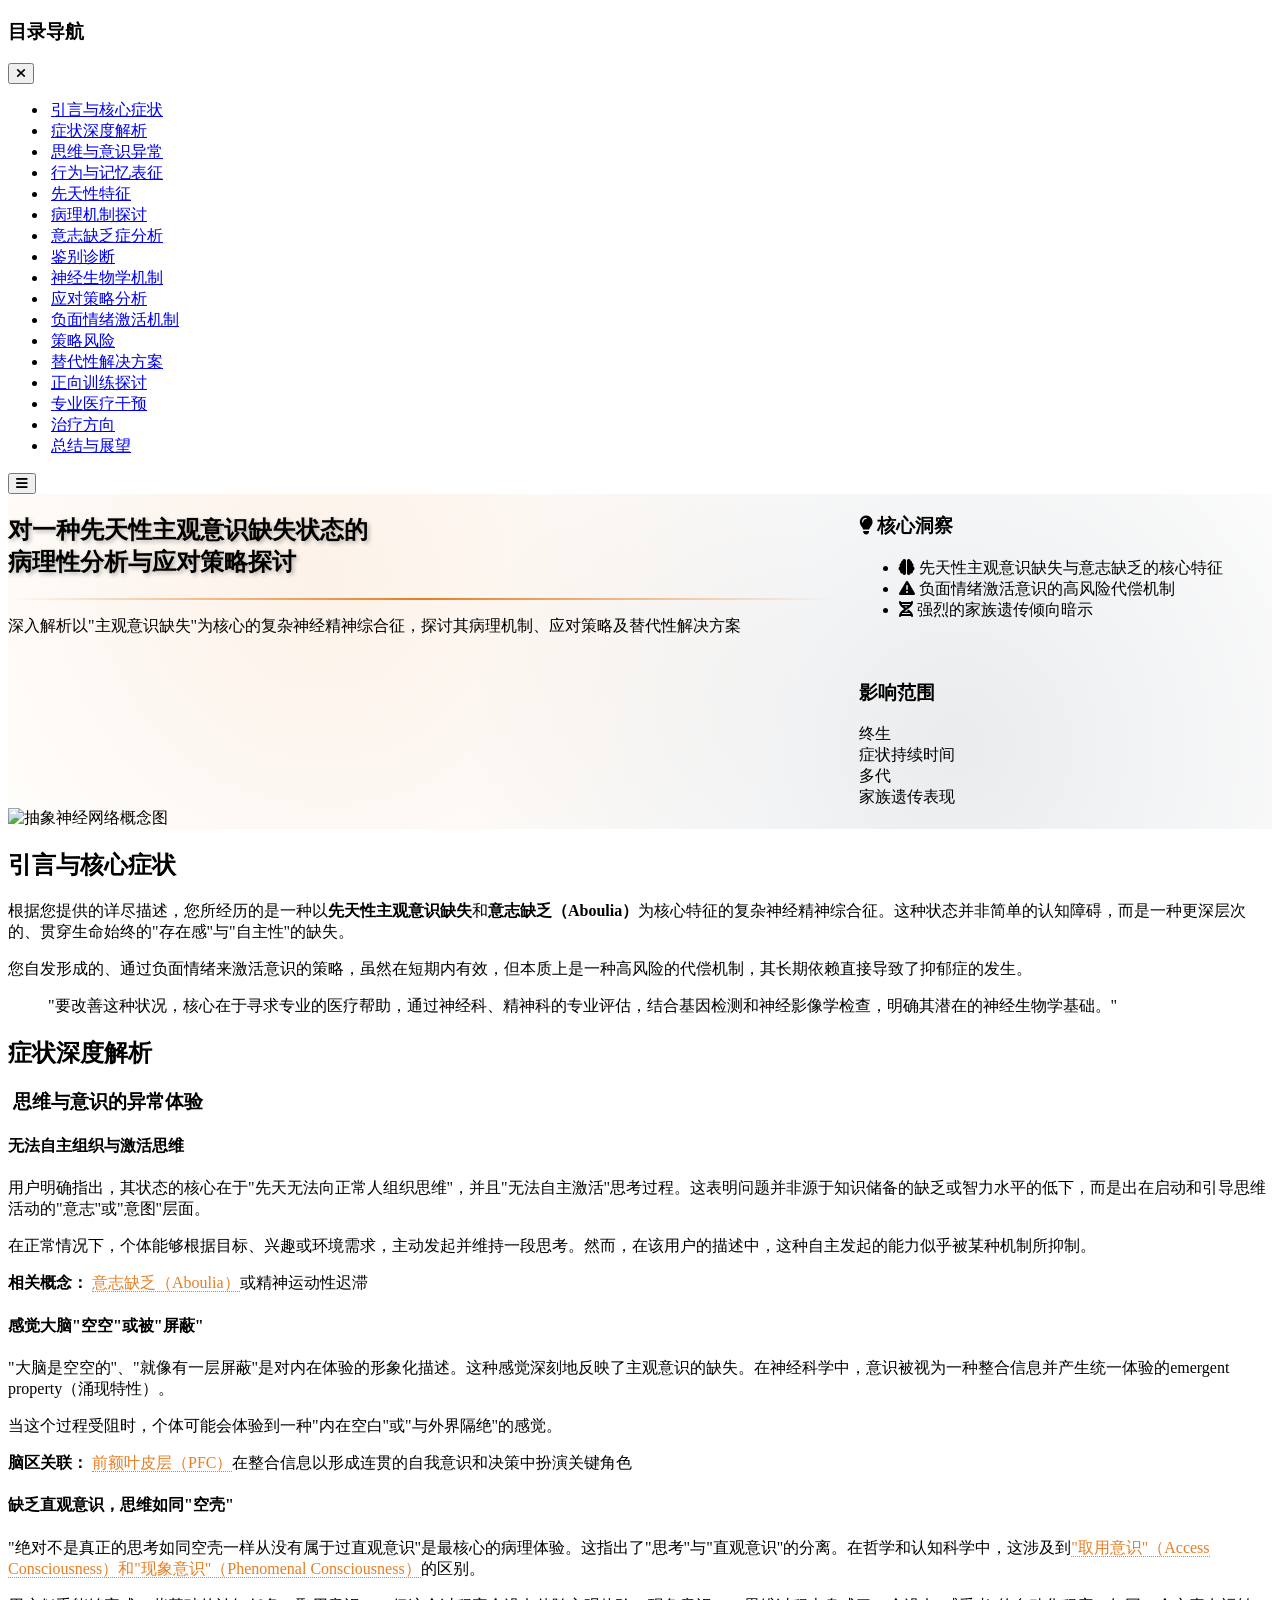
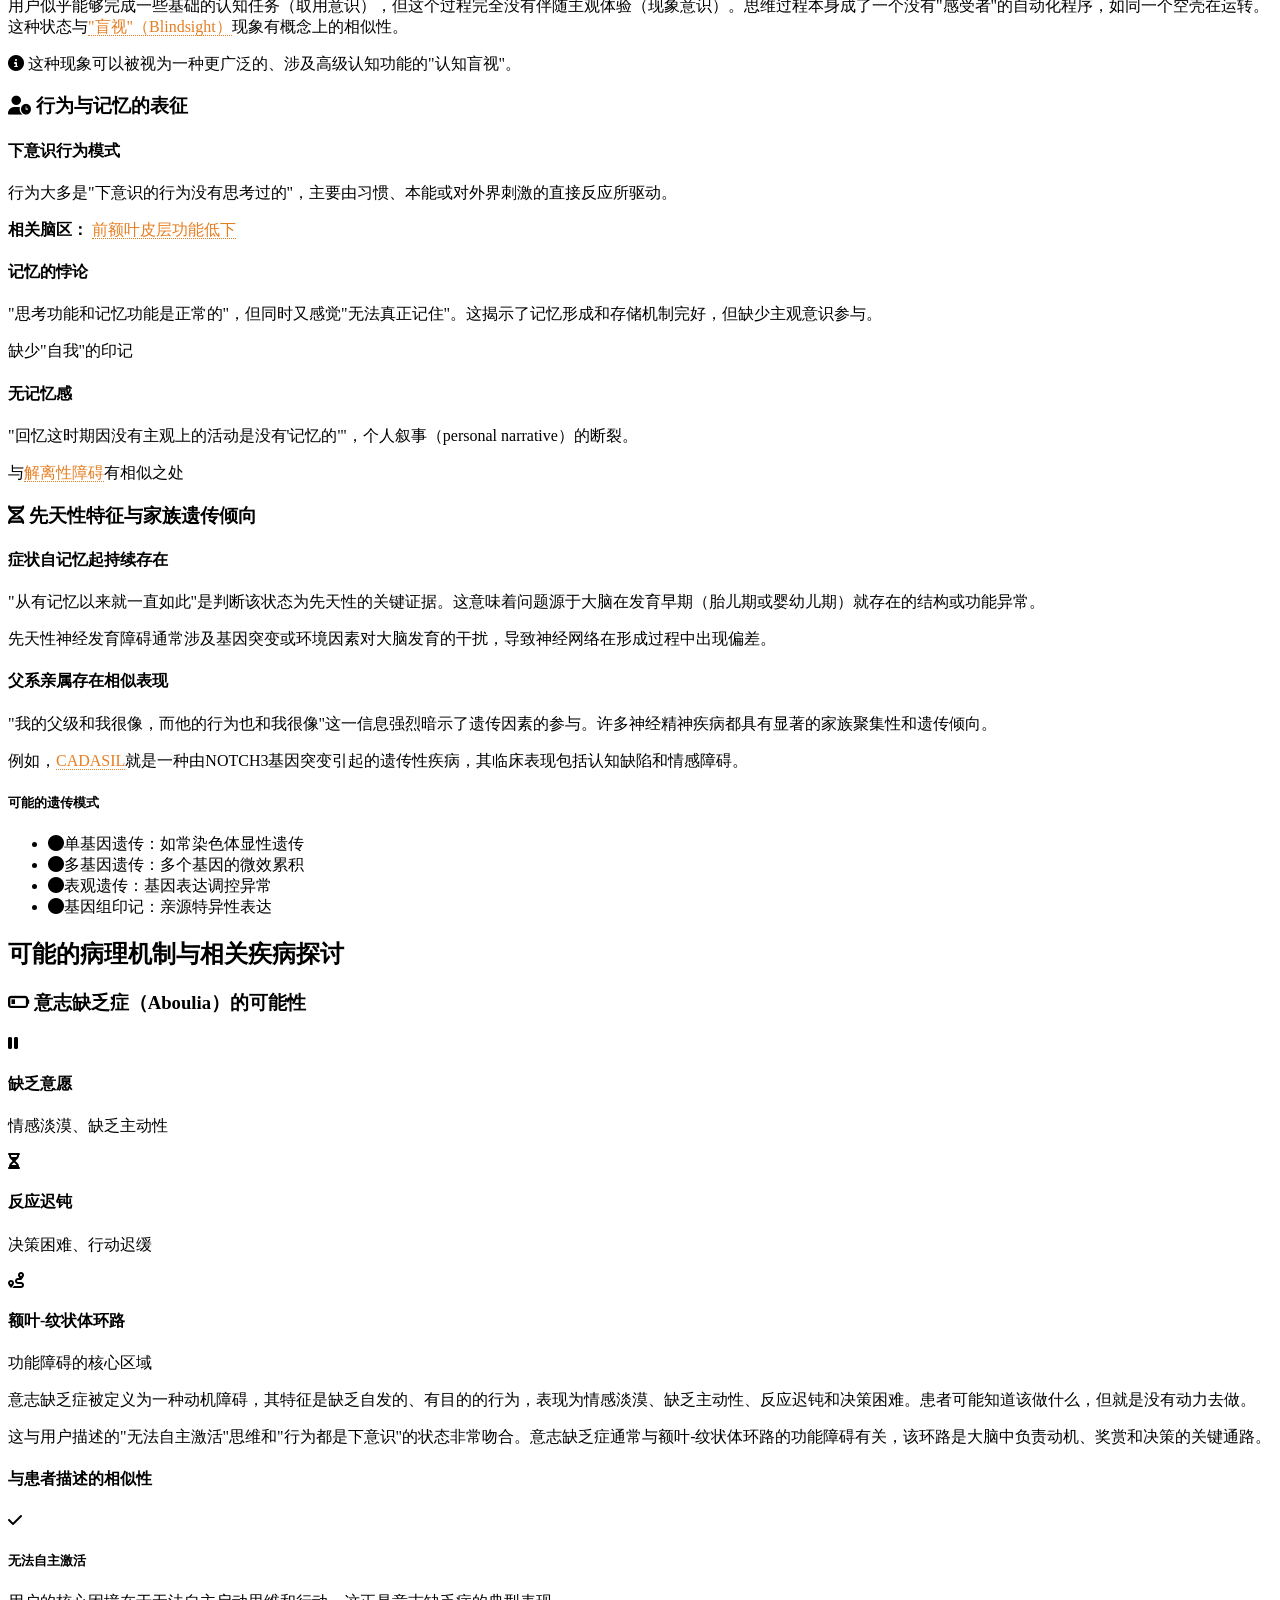
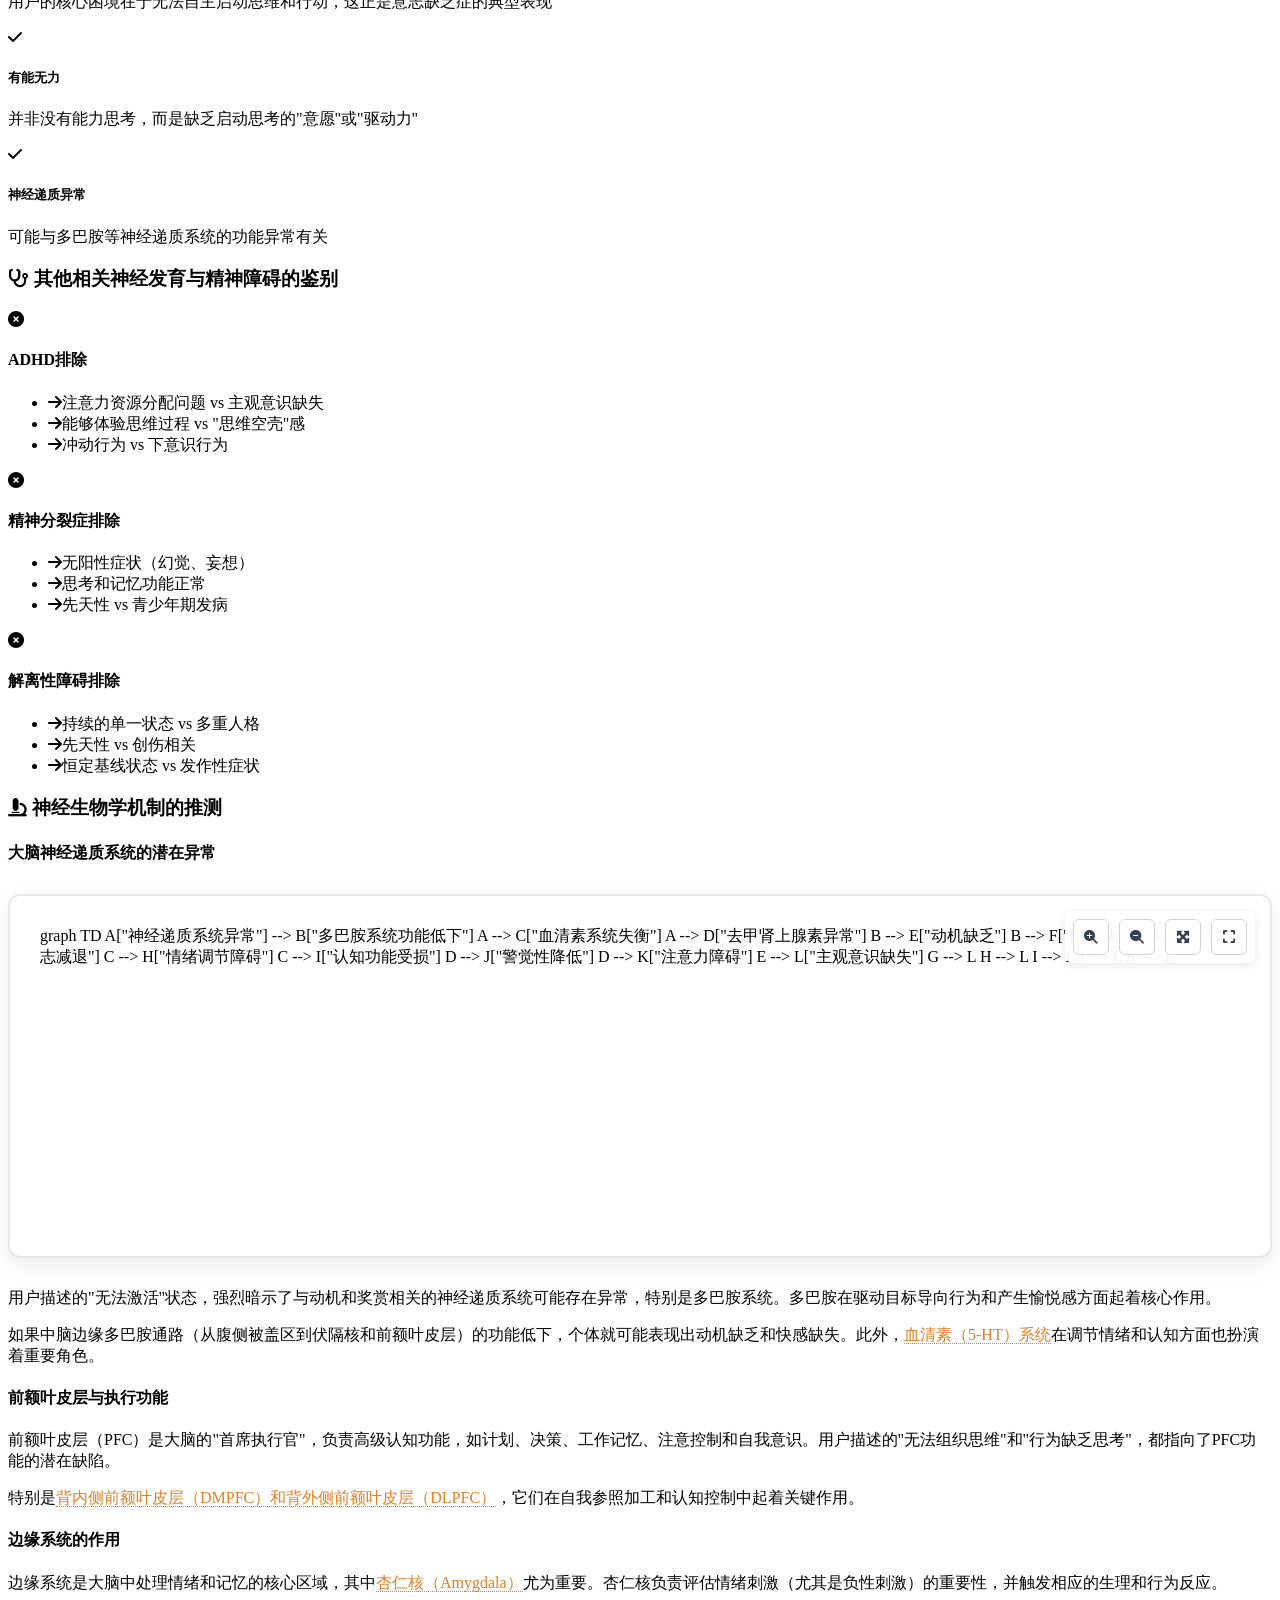
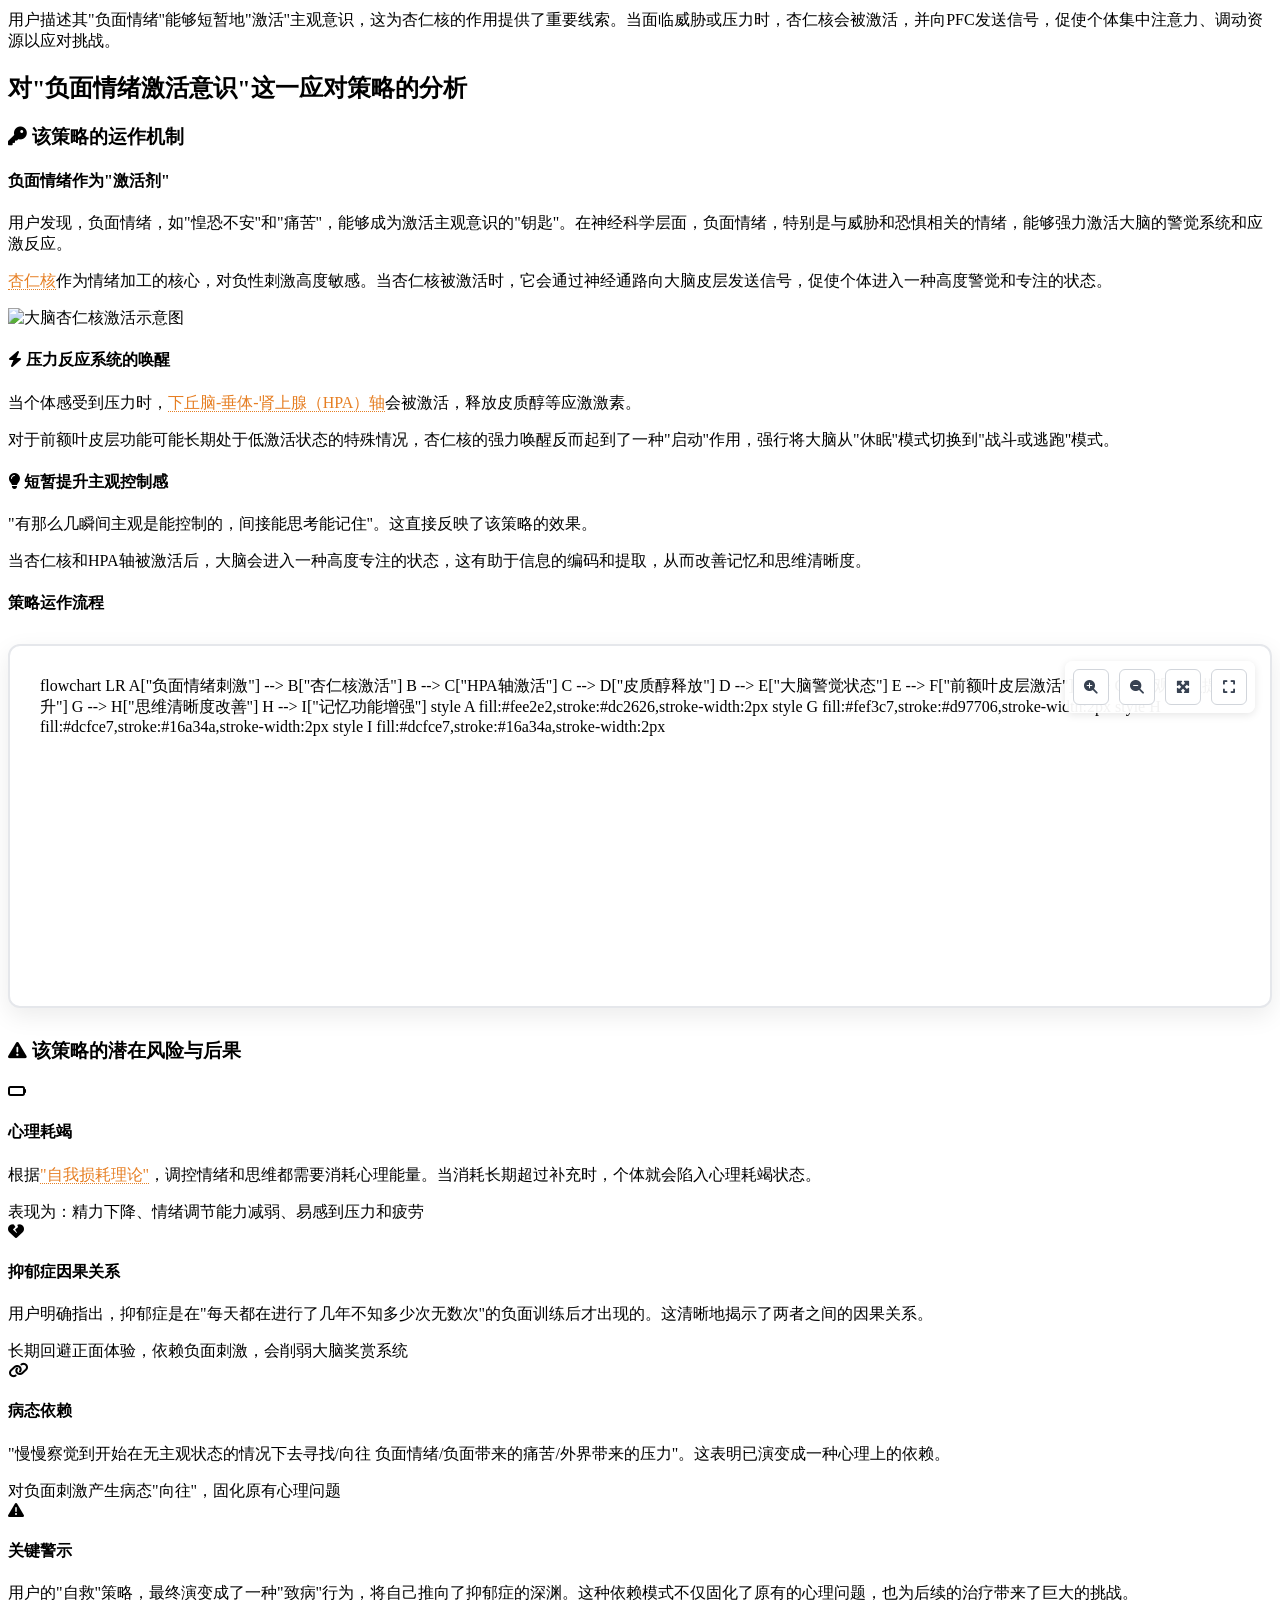
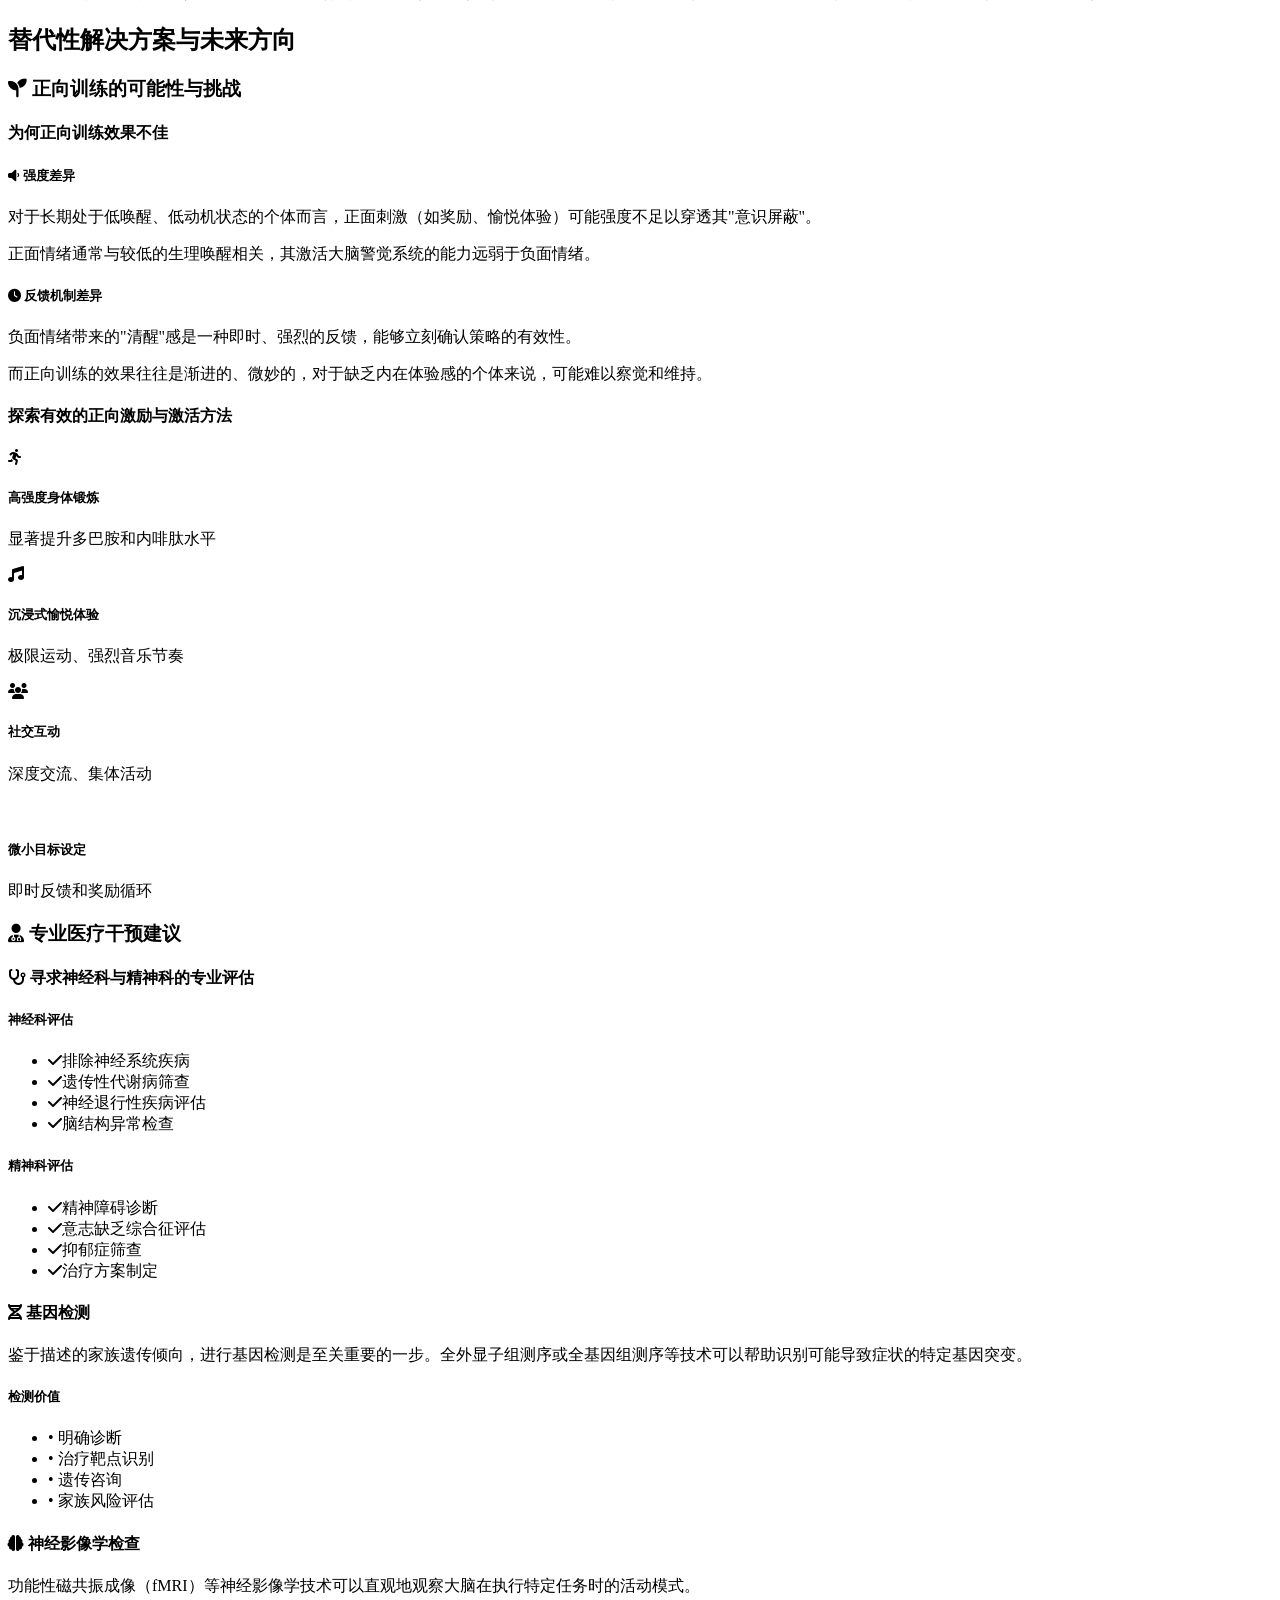
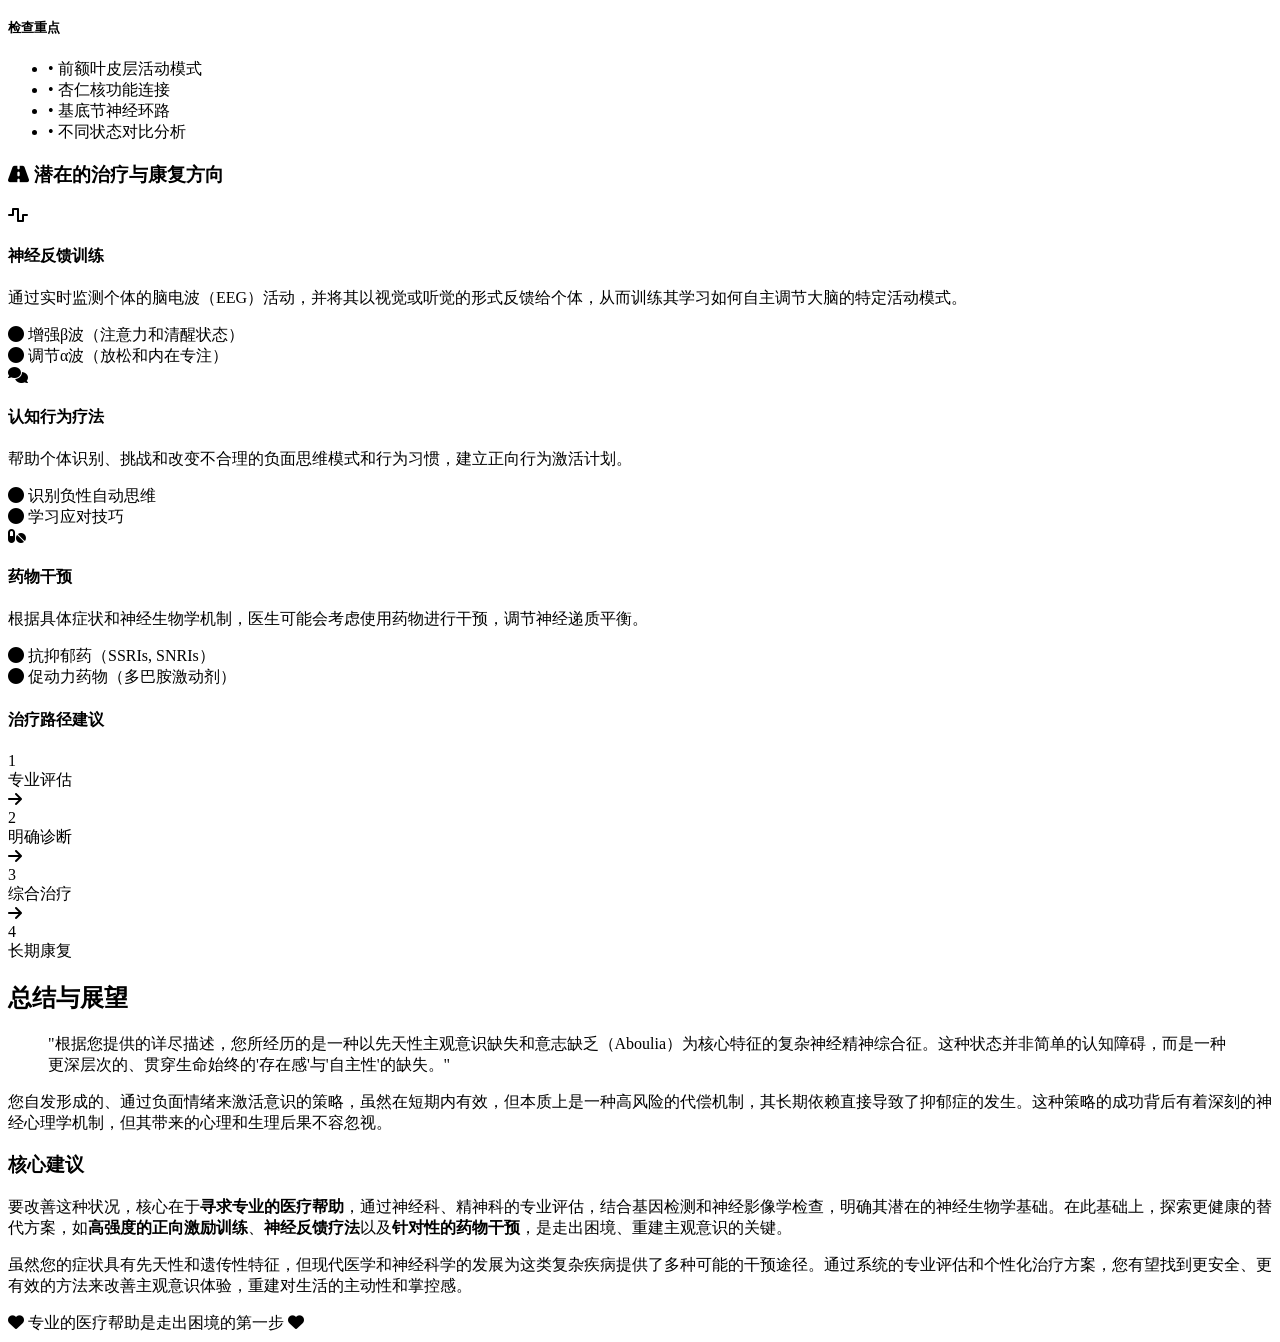
==== commit fa88c06d: "1.html" ====
--- a/1.html
+++ b/1.html
@@ -1,1615 +1,1595 @@
+
+
 <!DOCTYPE html>
 <html lang="zh-CN">
 
-	<head>
-		<meta charset="UTF-8">
-		<meta name="viewport" content="width=device-width, initial-scale=1.0">
-		<title>个人人生同步系统：实现逻辑与模型架构重构</title>
-		<script src="https://cdn.tailwindcss.com"></script>
-		<link
-			href="https://fonts.googleapis.com/css2?family=Noto+Serif+SC:wght@400;500;600;700&family=Inter:wght@300;400;500;600;700&display=swap"
-			rel="stylesheet">
-		<link rel="stylesheet" href="https://cdnjs.cloudflare.com/ajax/libs/font-awesome/6.4.0/css/all.min.css">
-		<script src="https://cdn.jsdelivr.net/npm/mermaid@10.6.1/dist/mermaid.min.js"></script>
-		<style>
-			:root {
-				--sage-green: #9CAF88;
-				--warm-beige: #F5F1E8;
-				--deep-charcoal: #2D3436;
-				--soft-gray: #E8E6E1;
-				--accent-blue: #6B7D8C;
-			}
-
-			body {
-				font-family: 'Inter', sans-serif;
-				background: linear-gradient(135deg, var(--warm-beige) 0%, #FAFAFA 100%);
-				color: var(--deep-charcoal);
-				overflow-x: hidden;
-			}
-
-			img {
-				max-width: 100%;
-				height: auto;
-			}
-
-			.serif-heading {
-				font-family: 'Noto Serif SC', serif;
-			}
-
-			.hero-gradient {
-				background: linear-gradient(135deg,
-						rgba(156, 175, 136, 0.9) 0%,
-						rgba(107, 125, 140, 0.8) 50%,
-						rgba(45, 52, 54, 0.9) 100%);
-			}
-
-			.toc-fixed {
-				position: fixed;
-				top: 0;
-				left: 0;
-				width: 280px;
-				height: 100vh;
-				background: rgba(255, 255, 255, 0.95);
-				backdrop-filter: blur(10px);
-				border-right: 1px solid var(--soft-gray);
-				z-index: 1000;
-				overflow-y: auto;
-				padding: 2rem 1.5rem;
-			}
-
-			.main-content {
-				margin-left: 280px;
-				min-height: 100vh;
-			}
-
-			.section-card {
-				background: rgba(255, 255, 255, 0.8);
-				backdrop-filter: blur(10px);
-				border: 1px solid var(--soft-gray);
-				transition: all 0.3s ease;
-			}
-
-			.section-card:hover {
-				transform: translateY(-2px);
-				box-shadow: 0 20px 40px rgba(0, 0, 0, 0.1);
-			}
-
-			.bento-grid {
-				display: grid;
-				grid-template-columns: 2fr 1fr;
-				gap: 2rem;
-				align-items: start;
-			}
-
-			.citation-link {
-				color: var(--accent-blue);
-				text-decoration: none;
-				font-weight: 500;
-				border-bottom: 1px dotted var(--accent-blue);
-			}
-
-			.citation-link:hover {
-				color: var(--deep-charcoal);
-				border-bottom-style: solid;
-			}
-
-			.highlight-box {
-				background: linear-gradient(135deg, rgba(156, 175, 136, 0.1), rgba(107, 125, 140, 0.1));
-				border-left: 4px solid var(--sage-green);
-			}
-
-			.mermaid-container {
-				display: flex;
-				justify-content: center;
-				min-height: 300px;
-				max-height: 800px;
-				background: #ffffff;
-				border: 2px solid #e5e7eb;
-				border-radius: 12px;
-				padding: 30px;
-				margin: 30px 0;
-				box-shadow: 0 8px 25px rgba(0, 0, 0, 0.08);
-				position: relative;
-				overflow: hidden;
-			}
-
-			.mermaid-container .mermaid {
-				width: 100%;
-				max-width: 100%;
-				height: 100%;
-				cursor: grab;
-				transition: transform 0.3s ease;
-				transform-origin: center center;
-				display: flex;
-				justify-content: center;
-				align-items: center;
-				touch-action: none;
-				-webkit-user-select: none;
-				-moz-user-select: none;
-				-ms-user-select: none;
-				user-select: none;
-			}
-
-			.mermaid-container .mermaid svg {
-				max-width: 100%;
-				height: 100%;
-				display: block;
-				margin: 0 auto;
-			}
-
-			.mermaid-container .mermaid:active {
-				cursor: grabbing;
-			}
-
-			.mermaid-container.zoomed .mermaid {
-				height: 100%;
-				width: 100%;
-				cursor: grab;
-			}
-
-			.mermaid-controls {
-				position: absolute;
-				top: 15px;
-				right: 15px;
-				display: flex;
-				gap: 10px;
-				z-index: 20;
-				background: rgba(255, 255, 255, 0.95);
-				padding: 8px;
-				border-radius: 8px;
-				box-shadow: 0 2px 8px rgba(0, 0, 0, 0.1);
-			}
-
-			.mermaid-control-btn {
-				background: #ffffff;
-				border: 1px solid #d1d5db;
-				border-radius: 6px;
-				padding: 10px;
-				cursor: pointer;
-				transition: all 0.2s ease;
-				color: #374151;
-				font-size: 14px;
-				min-width: 36px;
-				height: 36px;
-				text-align: center;
-				display: flex;
-				align-items: center;
-				justify-content: center;
-			}
-
-			.mermaid-control-btn:hover {
-				background: #f8fafc;
-				border-color: #3b82f6;
-				color: #3b82f6;
-				transform: translateY(-1px);
-			}
-
-			.mermaid-control-btn:active {
-				transform: scale(0.95);
-			}
-
-			/* Mermaid theme customization for better contrast */
-			.mermaid .node rect,
-			.mermaid .node circle,
-			.mermaid .node polygon {
-				fill: #ffffff !important;
-				stroke: var(--deep-charcoal) !important;
-				stroke-width: 2px !important;
-			}
-
-			.mermaid .node .label,
-			.mermaid .nodeLabel,
-			.mermaid .label {
-				color: var(--deep-charcoal) !important;
-				font-weight: 500 !important;
-				font-size: 13px !important;
-				fill: var(--deep-charcoal) !important;
-			}
-
-			.mermaid .edgePath .path {
-				stroke: var(--accent-blue) !important;
-				stroke-width: 2px !important;
-			}
-
-			.mermaid .edgeLabel {
-				background-color: rgba(255, 255, 255, 0.9) !important;
-				color: var(--deep-charcoal) !important;
-				font-weight: 500 !important;
-			}
-
-			/* Timeline specific styles with better contrast */
-			.mermaid .section0,
-			.mermaid .section1,
-			.mermaid .section2,
-			.mermaid .section3 {
-				fill: var(--sage-green) !important;
-				opacity: 0.8 !important;
-			}
-
-			.mermaid .cScale0,
-			.mermaid .cScale1,
-			.mermaid .cScale2 {
-				fill: var(--deep-charcoal) !important;
-				color: var(--deep-charcoal) !important;
-			}
-
-			.mermaid .timeline-text {
-				fill: var(--deep-charcoal) !important;
-				font-weight: 500 !important;
-			}
-
-			/* Flowchart specific node colors with high contrast */
-			.mermaid .node[class*="default"] rect {
-				fill: #ffffff !important;
-				stroke: var(--deep-charcoal) !important;
-			}
-
-			.mermaid .node[class*="default"] .label {
-				fill: var(--deep-charcoal) !important;
-				color: var(--deep-charcoal) !important;
-			}
-
-			@media (max-width: 1024px) {
-				.toc-fixed {
-					transform: translateX(-100%);
-					transition: transform 0.3s ease;
-				}
-
-				.toc-fixed.open {
-					transform: translateX(0);
-				}
-
-				.main-content {
-					margin-left: 0;
-				}
-
-				.bento-grid {
-					grid-template-columns: 1fr;
-				}
-
-				.mermaid-control-btn:not(.reset-zoom) {
-					display: none;
-				}
-
-				.mermaid-controls {
-					top: auto;
-					bottom: 15px;
-					right: 15px;
-				}
-			}
-
-			/* Additional small screen adjustments */
-			@media (max-width: 768px) {
-				.hero-gradient {
-					padding: 2rem 1rem !important;
-				}
-
-				.hero-gradient h1 {
-					font-size: 2.5rem;
-					line-height: 1.2;
-				}
-
-				.hero-gradient p {
-					font-size: 1rem;
-				}
-
-				.bento-grid>div {
-					padding: 1.5rem;
-				}
-
-				.grid.md\:grid-cols-3 {
-					grid-template-columns: 1fr;
-				}
-
-				.grid.md\:grid-cols-2 {
-					grid-template-columns: 1fr;
-				}
-
-				.section-card {
-					padding: 1.5rem;
-				}
-
-				.mermaid-container {
-					padding: 15px;
-				}
-			}
-		</style>
-		<base target="_blank">
-	</head>
-
-	<body>
-		<!-- Mobile TOC Toggle -->
-		<button id="toc-toggle" class="fixed top-4 left-4 z-50 lg:hidden bg-white p-2 rounded-lg shadow-lg">
-			<i class="fas fa-bars"></i>
-		</button>
-
-		<!-- Table of Contents -->
-		<nav id="toc" class="toc-fixed">
-			<div class="mb-8">
-				<h3 class="serif-heading text-lg font-semibold text-gray-800 mb-4">目录导航</h3>
-				<div class="space-y-2">
-					<a href="#overview"
-						class="block py-2 px-3 text-sm text-gray-600 hover:text-gray-800 hover:bg-gray-100 rounded transition-colors">系统概览</a>
-					<a href="#core-concepts"
-						class="block py-2 px-3 text-sm text-gray-600 hover:text-gray-800 hover:bg-gray-100 rounded transition-colors">核心理念</a>
-					<a href="#architecture"
-						class="block py-2 px-3 text-sm text-gray-600 hover:text-gray-800 hover:bg-gray-100 rounded transition-colors">架构模型</a>
-					<a href="#modules"
-						class="block py-2 px-3 text-sm text-gray-600 hover:text-gray-800 hover:bg-gray-100 rounded transition-colors">功能模块</a>
-					<a href="#data-model"
-						class="block py-2 px-3 text-sm text-gray-600 hover:text-gray-800 hover:bg-gray-100 rounded transition-colors">数据模型</a>
-					<a href="#ui-design"
-						class="block py-2 px-3 text-sm text-gray-600 hover:text-gray-800 hover:bg-gray-100 rounded transition-colors">界面设计</a>
-					<a href="#implementation"
-						class="block py-2 px-3 text-sm text-gray-600 hover:text-gray-800 hover:bg-gray-100 rounded transition-colors">实现逻辑</a>
-				</div>
-			</div>
-
-			<div class="border-t pt-4">
-				<p class="text-xs text-gray-500 mb-2">参考资料</p>
-				<div class="space-y-1">
-					<a href="https://xpro.mit.edu/courses/course-v1:xPRO+SysEngx1/"
-						class="citation-link text-xs block">MIT xPRO 系统架构</a>
-					<a href="https://tools.eq4c.com/ai-prompts/chatgpt-prompt-personal-life-productivity-operating-system-life-os/"
-						class="citation-link text-xs block">Life OS 概念</a>
-					<a href="https://www.notionlifedesign.com/" class="citation-link text-xs block">Notion Life
-						Design</a>
-					<a href="https://nicky-chin.cn/2020/11/13/im-timeline/" class="citation-link text-xs block">Timeline
-						模型</a>
-				</div>
-			</div>
-		</nav>
-
-		<!-- Main Content -->
-		<main class="main-content">
-			<!-- Hero Section -->
-			<section id="overview" class="hero-gradient relative overflow-hidden">
-				<div class="absolute inset-0 opacity-10">
-					<img src="https://kimi-img.moonshot.cn/pub/icon/spinner.svg" alt="抽象神经网络背景图"
-						class="w-full h-full object-cover" size="wallpaper" aspect="wide" query="抽象神经网络背景"
-						referrerpolicy="no-referrer" />
-				</div>
-
-				<div class="relative z-10 py-16 px-8">
-					<div class="bento-grid max-w-7xl mx-auto">
-						<div class="space-y-8">
-							<div class="space-y-4">
-								<h1 class="serif-heading text-5xl lg:text-6xl font-bold text-white leading-tight">
-									<span class="italic">个人人生</span>
-									<br>
-									<span class="text-4xl lg:text-5xl">同步系统</span>
-								</h1>
-								<p class="text-xl text-gray-200 max-w-2xl leading-relaxed">
-									构建高度个性化、仅供开发者本人使用的综合性人生管理平台，实现对个人生活、精神状态、能力发展的全面数字化"同步"
-								</p>
-							</div>
-
-							<div class="flex flex-wrap gap-4">
-								<span class="px-4 py-2 bg-white/20 backdrop-blur-sm rounded-full text-white text-sm">
-									<i class="fas fa-user mr-2"></i>自用系统
-								</span>
-								<span class="px-4 py-2 bg-white/20 backdrop-blur-sm rounded-full text-white text-sm">
-									<i class="fas fa-sync mr-2"></i>实时同步
-								</span>
-								<span class="px-4 py-2 bg-white/20 backdrop-blur-sm rounded-full text-white text-sm">
-									<i class="fas fa-expand-arrows-alt mr-2"></i>可扩展架构
-								</span>
-							</div>
-						</div>
-
-						<div class="bg-white/10 backdrop-blur-sm rounded-2xl p-8 space-y-6">
-							<h3 class="serif-heading text-2xl font-semibold text-white mb-4">核心洞察</h3>
-							<div class="space-y-4">
-								<div class="flex items-start space-x-3">
-									<div class="w-2 h-2 bg-white rounded-full mt-2 flex-shrink-0"></div>
-									<p class="text-gray-200 text-sm">"同步"而非"状态"：关注动态过程而非静态快照</p>
-								</div>
-								<div class="flex items-start space-x-3">
-									<div class="w-2 h-2 bg-white rounded-full mt-2 flex-shrink-0"></div>
-									<p class="text-gray-200 text-sm">六层分层模型构建人生宏观框架</p>
-								</div>
-								<div class="flex items-start space-x-3">
-									<div class="w-2 h-2 bg-white rounded-full mt-2 flex-shrink-0"></div>
-									<p class="text-gray-200 text-sm">事件驱动模型实现真正的人生同步</p>
-								</div>
-							</div>
-						</div>
-					</div>
-				</div>
-			</section>
-
-			<!-- Core Concepts Section -->
-			<section id="core-concepts" class="py-16 px-8">
-				<div class="max-w-6xl mx-auto">
-					<h2 class="serif-heading text-4xl font-bold text-center mb-12">核心理念与系统目标</h2>
-
-					<div class="grid md:grid-cols-2 gap-8 mb-16">
-						<div class="section-card rounded-2xl p-8">
-							<div class="flex items-center mb-6">
-								<div
-									class="w-12 h-12 bg-gradient-to-br from-green-400 to-green-600 rounded-xl flex items-center justify-center mr-4">
-									<i class="fas fa-user-cog text-white text-xl"></i>
-								</div>
-								<h3 class="serif-heading text-2xl font-semibold">系统定位</h3>
-							</div>
-							<p class="text-gray-700 leading-relaxed mb-4">
-								本系统旨在构建一个<strong>高度个性化、仅供开发者本人使用的综合性人生管理平台</strong>。其核心定位并非一个面向公众的服务产品，而是一个深度服务于个人成长、自我认知与人生规划的数字化工具。
-							</p>
-							<div class="highlight-box rounded-lg p-4">
-								<p class="text-sm font-medium text-gray-800">
-									<i class="fas fa-bullseye mr-2 text-green-600"></i>
-									首要目标：实现对个人生活、精神状态、能力发展乃至整个人生轨迹的全面数字化"同步"
-								</p>
-							</div>
-						</div>
-
-						<div class="section-card rounded-2xl p-8">
-							<div class="flex items-center mb-6">
-								<div
-									class="w-12 h-12 bg-gradient-to-br from-blue-400 to-blue-600 rounded-xl flex items-center justify-center mr-4">
-									<i class="fas fa-sync-alt text-white text-xl"></i>
-								</div>
-								<h3 class="serif-heading text-2xl font-semibold">同步理念</h3>
-							</div>
-							<p class="text-gray-700 leading-relaxed mb-4">
-								系统的核心驱动力在于实现<strong>"同步"（Synchronization），而非仅仅记录"状态"（State）</strong>。这一理念的根本区别在于，系统关注的不是静态的快照，而是动态的过程和关联。
-							</p>
-							<div class="space-y-2">
-								<div class="flex items-center">
-									<i class="fas fa-circle text-blue-500 text-xs mr-3"></i>
-									<span class="text-sm">数据层面的实时记录与历史追溯</span>
-								</div>
-								<div class="flex items-center">
-									<i class="fas fa-circle text-blue-500 text-xs mr-3"></i>
-									<span class="text-sm">逻辑层面的状态关联与影响分析</span>
-								</div>
-							</div>
-						</div>
-					</div>
-
-					<!-- System Objectives -->
-					<div class="section-card rounded-2xl p-8">
-						<h3 class="serif-heading text-2xl font-semibold mb-6 text-center">系统目标层级</h3>
-						<div class="grid md:grid-cols-3 gap-6">
-							<div class="text-center">
-								<div
-									class="w-16 h-16 bg-gradient-to-br from-purple-400 to-purple-600 rounded-2xl mx-auto mb-4 flex items-center justify-center">
-									<i class="fas fa-eye text-white text-2xl"></i>
-								</div>
-								<h4 class="font-semibold mb-2">全面映射</h4>
-								<p class="text-sm text-gray-600">实现个人人生与精神世界的数字化孪生</p>
-							</div>
-							<div class="text-center">
-								<div
-									class="w-16 h-16 bg-gradient-to-br from-orange-400 to-orange-600 rounded-2xl mx-auto mb-4 flex items-center justify-center">
-									<i class="fas fa-brain text-white text-2xl"></i>
-								</div>
-								<h4 class="font-semibold mb-2">动态分析</h4>
-								<p class="text-sm text-gray-600">通过数据挖掘发现被忽略的细节和规律</p>
-							</div>
-							<div class="text-center">
-								<div
-									class="w-16 h-16 bg-gradient-to-br from-red-400 to-red-600 rounded-2xl mx-auto mb-4 flex items-center justify-center">
-									<i class="fas fa-chart-line text-white text-2xl"></i>
-								</div>
-								<h4 class="font-semibold mb-2">前瞻指导</h4>
-								<p class="text-sm text-gray-600">基于趋势预测生成个性化发展建议</p>
-							</div>
-						</div>
-					</div>
-				</div>
-			</section>
-
-			<!-- Architecture Section -->
-			<section id="architecture" class="py-16 px-8 bg-gray-50">
-				<div class="max-w-6xl mx-auto">
-					<h2 class="serif-heading text-4xl font-bold text-center mb-12">总体架构模型</h2>
-
-					<!-- Architecture Diagram -->
-					<div class="mb-12">
-						<div class="mermaid-container">
-							<div class="mermaid-controls">
-								<button class="mermaid-control-btn zoom-in" title="放大">
-									<i class="fas fa-search-plus"></i>
-								</button>
-								<button class="mermaid-control-btn zoom-out" title="缩小">
-									<i class="fas fa-search-minus"></i>
-								</button>
-								<button class="mermaid-control-btn reset-zoom" title="重置">
-									<i class="fas fa-expand-arrows-alt"></i>
-								</button>
-								<button class="mermaid-control-btn fullscreen" title="全屏查看">
-									<i class="fas fa-expand"></i>
-								</button>
-							</div>
-							<div class="mermaid">
-								graph TB
-								A["生命体中枢
-								<br />Self Core"] --> B["根基层
-								<br />精神"]
-								A --> C["支柱层
-								<br />健康"]
-								A --> D["驱动层
-								<br />学习"]
-								A --> E["网络层
-								<br />关系"]
-								A --> F["目标层
-								<br />成就"]
-								A --> G["顶层
-								<br />意义"]
-								A --> H["调节环
-								<br />反思"]
-
-								B --> I["价值观"]
-								B --> J["人生使命"]
-
-								C --> K["身体健康"]
-								C --> L["心理状态"]
-
-								D --> M["知识管理"]
-								D --> N["技能培养"]
-
-								E --> O["家庭关系"]
-								E --> P["社交网络"]
-
-								F --> Q["财富管理"]
-								F --> R["职业发展"]
-
-								G --> S["人生意义"]
-								G --> T["长期愿景"]
-
-								H --> U["每周复盘"]
-								H --> V["系统调整"]
-
-								style A fill:#9CAF88,stroke:#2D3436,stroke-width:3px,color:#fff
-								style B fill:#F5F1E8,stroke:#2D3436,stroke-width:2px,color:#2D3436
-								style C fill:#F5F1E8,stroke:#2D3436,stroke-width:2px,color:#2D3436
-								style D fill:#F5F1E8,stroke:#2D3436,stroke-width:2px,color:#2D3436
-								style E fill:#F5F1E8,stroke:#2D3436,stroke-width:2px,color:#2D3436
-								style F fill:#F5F1E8,stroke:#2D3436,stroke-width:2px,color:#2D3436
-								style G fill:#F5F1E8,stroke:#2D3436,stroke-width:2px,color:#2D3436
-								style H fill:#F5F1E8,stroke:#2D3436,stroke-width:2px,color:#2D3436
-							</div>
-						</div>
-					</div>
-
-					<!-- Architecture Principles -->
-					<div class="grid md:grid-cols-2 gap-8 mb-12">
-						<div class="section-card rounded-2xl p-8">
-							<h3 class="serif-heading text-2xl font-semibold mb-6">设计原则</h3>
-							<div class="space-y-4">
-								<div class="highlight-box rounded-lg p-4">
-									<h4 class="font-semibold mb-2">人生架构方法论</h4>
-									<p class="text-sm text-gray-700">
-										借鉴<a href="https://xpro.mit.edu/courses/course-v1:xPRO+SysEngx1/"
-											class="citation-link">MIT xPRO系统架构思想</a>，将人生视为需要精心设计的复杂系统
-									</p>
-								</div>
-								<div class="highlight-box rounded-lg p-4">
-									<h4 class="font-semibold mb-2">个人操作系统</h4>
-									<p class="text-sm text-gray-700">
-										融合<a href="https://tools.eq4c.com/ai-prompts/chatgpt-prompt-personal-life-productivity-operating-system-life-os/"
-											class="citation-link">Life OS模块化思想</a>，实现灵活扩展
-									</p>
-								</div>
-							</div>
-						</div>
-
-						<div class="section-card rounded-2xl p-8">
-							<h3 class="serif-heading text-2xl font-semibold mb-6">模块化优势</h3>
-							<div class="space-y-3">
-								<div class="flex items-center space-x-3">
-									<i class="fas fa-puzzle-piece text-green-600"></i>
-									<span class="text-sm">灵活组合与扩展</span>
-								</div>
-								<div class="flex items-center space-x-3">
-									<i class="fas fa-shield-alt text-green-600"></i>
-									<span class="text-sm">模块间松耦合</span>
-								</div>
-								<div class="flex items-center space-x-3">
-									<i class="fas fa-cogs text-green-600"></i>
-									<span class="text-sm">独立维护升级</span>
-								</div>
-								<div class="flex items-center space-x-3">
-									<i class="fas fa-user-edit text-green-600"></i>
-									<span class="text-sm">个性化定制</span>
-								</div>
-							</div>
-						</div>
-					</div>
-
-					<!-- Six-Layer Model -->
-					<div class="section-card rounded-2xl p-8">
-						<h3 class="serif-heading text-2xl font-semibold mb-8 text-center">六层分层模型</h3>
-						<div class="grid md:grid-cols-2 lg:grid-cols-3 gap-6">
-							<div class="border-l-4 border-purple-400 pl-4">
-								<h4 class="font-semibold text-purple-700 mb-2">根基层 - 精神</h4>
-								<p class="text-sm text-gray-600">价值观、信仰、人生使命</p>
-							</div>
-							<div class="border-l-4 border-green-400 pl-4">
-								<h4 class="font-semibold text-green-700 mb-2">支柱层 - 健康</h4>
-								<p class="text-sm text-gray-600">身体与心理健康、精力管理</p>
-							</div>
-							<div class="border-l-4 border-blue-400 pl-4">
-								<h4 class="font-semibold text-blue-700 mb-2">驱动层 - 学习</h4>
-								<p class="text-sm text-gray-600">知识、技能与学习能力</p>
-							</div>
-							<div class="border-l-4 border-orange-400 pl-4">
-								<h4 class="font-semibold text-orange-700 mb-2">网络层 - 关系</h4>
-								<p class="text-sm text-gray-600">人际关系与社交网络</p>
-							</div>
-							<div class="border-l-4 border-red-400 pl-4">
-								<h4 class="font-semibold text-red-700 mb-2">目标层 - 成就</h4>
-								<p class="text-sm text-gray-600">财富、职业与物质目标</p>
-							</div>
-							<div class="border-l-4 border-indigo-400 pl-4">
-								<h4 class="font-semibold text-indigo-700 mb-2">顶层 - 意义</h4>
-								<p class="text-sm text-gray-600">人生意义与长期愿景</p>
-							</div>
-						</div>
-					</div>
-				</div>
-			</section>
-
-			<!-- Modules Section -->
-			<section id="modules" class="py-16 px-8">
-				<div class="max-w-6xl mx-auto">
-					<h2 class="serif-heading text-4xl font-bold text-center mb-12">核心功能模块设计</h2>
-
-					<!-- Module Categories -->
-					<div class="grid md:grid-cols-2 gap-8 mb-12">
-						<div class="section-card rounded-2xl p-8">
-							<div class="flex items-center mb-6">
-								<div
-									class="w-12 h-12 bg-gradient-to-br from-indigo-400 to-indigo-600 rounded-xl flex items-center justify-center mr-4">
-									<i class="fas fa-rocket text-white text-xl"></i>
-								</div>
-								<h3 class="serif-heading text-2xl font-semibold">初始化模块</h3>
-							</div>
-
-							<div class="space-y-4">
-								<div class="bg-gray-50 rounded-lg p-4">
-									<h4 class="font-semibold mb-2">当前人生蓝图</h4>
-									<p class="text-sm text-gray-600">全面盘点身体健康、心理状态、知识技能等现状</p>
-								</div>
-								<div class="bg-gray-50 rounded-lg p-4">
-									<h4 class="font-semibold mb-2">未来人生蓝图</h4>
-									<p class="text-sm text-gray-600">描绘理想生活状态，明确核心价值观与人生使命</p>
-								</div>
-								<div class="bg-gray-50 rounded-lg p-4">
-									<h4 class="font-semibold mb-2">行为评估矩阵</h4>
-									<p class="text-sm text-gray-600">将目标分解为可衡量的关键行为指标(KBIs)</p>
-								</div>
-							</div>
-						</div>
-
-						<div class="section-card rounded-2xl p-8">
-							<div class="flex items-center mb-6">
-								<div
-									class="w-12 h-12 bg-gradient-to-br from-cyan-400 to-cyan-600 rounded-xl flex items-center justify-center mr-4">
-									<i class="fas fa-sync text-white text-xl"></i>
-								</div>
-								<h3 class="serif-heading text-2xl font-semibold">同步记录模块</h3>
-							</div>
-
-							<div class="space-y-4">
-								<div class="bg-gray-50 rounded-lg p-4">
-									<h4 class="font-semibold mb-2">事件驱动模型</h4>
-									<p class="text-sm text-gray-600">以"人生事件"为基本单位，捕捉变化连续性</p>
-								</div>
-								<div class="bg-gray-50 rounded-lg p-4">
-									<h4 class="font-semibold mb-2">时间轴视图</h4>
-									<p class="text-sm text-gray-600">借鉴<a
-											href="https://nicky-chin.cn/2020/11/13/im-timeline/"
-											class="citation-link">Timeline模型</a>，记录与追溯人生轨迹</p>
-								</div>
-								<div class="bg-gray-50 rounded-lg p-4">
-									<h4 class="font-semibold mb-2">智能输入机制</h4>
-									<p class="text-sm text-gray-600">主动输入与系统辅助提示相结合</p>
-								</div>
-							</div>
-						</div>
-					</div>
-
-					<!-- Analysis and Planning Modules -->
-					<div class="grid md:grid-cols-2 gap-8">
-						<div class="section-card rounded-2xl p-8">
-							<div class="flex items-center mb-6">
-								<div
-									class="w-12 h-12 bg-gradient-to-br from-purple-400 to-purple-600 rounded-xl flex items-center justify-center mr-4">
-									<i class="fas fa-chart-bar text-white text-xl"></i>
-								</div>
-								<h3 class="serif-heading text-2xl font-semibold">分析评估模块</h3>
-							</div>
-
-							<div class="space-y-4">
-								<div class="bg-gradient-to-r from-purple-50 to-purple-100 rounded-lg p-4">
-									<h4 class="font-semibold mb-2 text-purple-800">人生价值链分析</h4>
-									<p class="text-sm text-gray-700">揭示个人行为与最终价值的关系，优化资源配置</p>
-								</div>
-								<div class="bg-gradient-to-r from-purple-50 to-purple-100 rounded-lg p-4">
-									<h4 class="font-semibold mb-2 text-purple-800">全面评估报告</h4>
-									<p class="text-sm text-gray-700">定期生成关键成就、趋势分析、行为洞察</p>
-								</div>
-							</div>
-						</div>
-
-						<div class="section-card rounded-2xl p-8">
-							<div class="flex items-center mb-6">
-								<div
-									class="w-12 h-12 bg-gradient-to-br from-green-400 to-green-600 rounded-xl flex items-center justify-center mr-4">
-									<i class="fas fa-route text-white text-xl"></i>
-								</div>
-								<h3 class="serif-heading text-2xl font-semibold">规划推进模块</h3>
-							</div>
-
-							<div class="space-y-4">
-								<div class="bg-gradient-to-r from-green-50 to-green-100 rounded-lg p-4">
-									<h4 class="font-semibold mb-2 text-green-800">人生路线图</h4>
-									<p class="text-sm text-gray-700">将愿景分解为可管理的阶段性目标</p>
-								</div>
-								<div class="bg-gradient-to-r from-green-50 to-green-100 rounded-lg p-4">
-									<h4 class="font-semibold mb-2 text-green-800">结果链分解</h4>
-									<p class="text-sm text-gray-700">将目标层层分解为具体可执行的任务</p>
-								</div>
-							</div>
-						</div>
-					</div>
-				</div>
-			</section>
-
-			<!-- Data Model Section -->
-			<section id="data-model" class="py-16 px-8 bg-gray-50">
-				<div class="max-w-6xl mx-auto">
-					<h2 class="serif-heading text-4xl font-bold text-center mb-12">数据模型与同步机制</h2>
-
-					<!-- Data Model Diagram -->
-					<div class="mb-12">
-						<div class="mermaid-container">
-							<div class="mermaid-controls">
-								<button class="mermaid-control-btn zoom-in" title="放大">
-									<i class="fas fa-search-plus"></i>
-								</button>
-								<button class="mermaid-control-btn zoom-out" title="缩小">
-									<i class="fas fa-search-minus"></i>
-								</button>
-								<button class="mermaid-control-btn reset-zoom" title="重置">
-									<i class="fas fa-expand-arrows-alt"></i>
-								</button>
-								<button class="mermaid-control-btn fullscreen" title="全屏查看">
-									<i class="fas fa-expand"></i>
-								</button>
-							</div>
-							<div class="mermaid">
-								graph LR
-								A["用户输入
-								<br />User Input"] --> B["数据输入模块
-								<br />Data Input Module"]
-								B --> C["人生事件
-								<br />Life Event"]
-								C --> D["同步引擎
-								<br />Sync Engine"]
-								D --> E["人生网
-								<br />Life Web"]
-								D --> F["人生规则
-								<br />Life Rules"]
-								E --> G["节点状态更新
-								<br />Node State Update"]
-								F --> G
-								G --> H["分析引擎
-								<br />Analysis Engine"]
-								H --> I["可视化展示
-								<br />Visualization"]
-								H --> J["智能建议
-								<br />Smart Suggestions"]
-
-								E --> K["健康模块"]
-								E --> L["财务模块"]
-								E --> M["学习模块"]
-								E --> N["关系模块"]
-
-								style A fill:#E8E6E1,stroke:#2D3436,stroke-width:2px
-								style B fill:#F5F1E8,stroke:#2D3436,stroke-width:2px
-								style C fill:#F5F1E8,stroke:#2D3436,stroke-width:2px
-								style D fill:#9CAF88,stroke:#2D3436,stroke-width:3px,color:#fff
-								style E fill:#9CAF88,stroke:#2D3436,stroke-width:3px,color:#fff
-								style F fill:#F5F1E8,stroke:#2D3436,stroke-width:2px
-								style G fill:#F5F1E8,stroke:#2D3436,stroke-width:2px
-								style H fill:#6B7D8C,stroke:#fff,stroke-width:3px,color:#fff
-								style I fill:#E8E6E1,stroke:#2D3436,stroke-width:2px
-								style J fill:#E8E6E1,stroke:#2D3436,stroke-width:2px
-								style K fill:#F5F1E8,stroke:#2D3436,stroke-width:2px
-								style L fill:#F5F1E8,stroke:#2D3436,stroke-width:2px
-								style M fill:#F5F1E8,stroke:#2D3436,stroke-width:2px
-								style N fill:#F5F1E8,stroke:#2D3436,stroke-width:2px
-							</div>
-						</div>
-					</div>
-
-					<!-- Data Model Components -->
-					<div class="grid md:grid-cols-3 gap-8 mb-12">
-						<div class="section-card rounded-2xl p-8">
-							<div
-								class="w-16 h-16 bg-gradient-to-br from-blue-400 to-blue-600 rounded-2xl mx-auto mb-4 flex items-center justify-center">
-								<i class="fas fa-circle-nodes text-white text-2xl"></i>
-							</div>
-							<h3 class="serif-heading text-xl font-semibold text-center mb-4">节点设计</h3>
-							<p class="text-sm text-gray-600 text-center mb-4">代表人生的各个维度与状态</p>
-							<div class="space-y-2">
-								<div class="flex items-center space-x-2">
-									<i class="fas fa-dot-circle text-blue-500 text-xs"></i>
-									<span class="text-xs">分层归属管理</span>
-								</div>
-								<div class="flex items-center space-x-2">
-									<i class="fas fa-dot-circle text-blue-500 text-xs"></i>
-									<span class="text-xs">丰富属性定义</span>
-								</div>
-								<div class="flex items-center space-x-2">
-									<i class="fas fa-dot-circle text-blue-500 text-xs"></i>
-									<span class="text-xs">层级关系构建</span>
-								</div>
-							</div>
-						</div>
-
-						<div class="section-card rounded-2xl p-8">
-							<div
-								class="w-16 h-16 bg-gradient-to-br from-green-400 to-green-600 rounded-2xl mx-auto mb-4 flex items-center justify-center">
-								<i class="fas fa-link text-white text-2xl"></i>
-							</div>
-							<h3 class="serif-heading text-xl font-semibold text-center mb-4">连接设计</h3>
-							<p class="text-sm text-gray-600 text-center mb-4">定义节点间的关联与影响</p>
-							<div class="space-y-2">
-								<div class="flex items-center space-x-2">
-									<i class="fas fa-dot-circle text-green-500 text-xs"></i>
-									<span class="text-xs">方向性关系</span>
-								</div>
-								<div class="flex items-center space-x-2">
-									<i class="fas fa-dot-circle text-green-500 text-xs"></i>
-									<span class="text-xs">权重影响定义</span>
-								</div>
-								<div class="flex items-center space-x-2">
-									<i class="fas fa-dot-circle text-green-500 text-xs"></i>
-									<span class="text-xs">规则自动触发</span>
-								</div>
-							</div>
-						</div>
-
-						<div class="section-card rounded-2xl p-8">
-							<div
-								class="w-16 h-16 bg-gradient-to-br from-purple-400 to-purple-600 rounded-2xl mx-auto mb-4 flex items-center justify-center">
-								<i class="fas fa-database text-white text-2xl"></i>
-							</div>
-							<h3 class="serif-heading text-xl font-semibold text-center mb-4">状态分类</h3>
-							<p class="text-sm text-gray-600 text-center mb-4">实时、预测、固定与可变</p>
-							<div class="space-y-2">
-								<div class="flex items-center space-x-2">
-									<i class="fas fa-dot-circle text-purple-500 text-xs"></i>
-									<span class="text-xs">实时状态追踪</span>
-								</div>
-								<div class="flex items-center space-x-2">
-									<i class="fas fa-dot-circle text-purple-500 text-xs"></i>
-									<span class="text-xs">预测状态分析</span>
-								</div>
-								<div class="flex items-center space-x-2">
-									<i class="fas fa-dot-circle text-purple-500 text-xs"></i>
-									<span class="text-xs">历史状态存档</span>
-								</div>
-							</div>
-						</div>
-					</div>
-
-					<!-- Synchronization Mechanism -->
-					<div class="section-card rounded-2xl p-8">
-						<h3 class="serif-heading text-2xl font-semibold mb-8 text-center">同步机制实现</h3>
-						<div class="grid md:grid-cols-2 gap-8">
-							<div>
-								<h4 class="font-semibold mb-4 flex items-center">
-									<i class="fas fa-cogs text-blue-600 mr-2"></i>
-									基于规则的逻辑同步
-								</h4>
-								<div class="bg-blue-50 rounded-lg p-4 mb-4">
-									<p class="text-sm font-mono text-blue-800">
-										IF 连续三天睡眠不足6小时
-										<br>
-										THEN 精力值下降20%
-									</p>
-								</div>
-								<p class="text-sm text-gray-600">
-									用户可自定义或系统自动生成规则，实现因果关系的模拟和状态更新
-								</p>
-							</div>
-
-							<div>
-								<h4 class="font-semibold mb-4 flex items-center">
-									<i class="fas fa-project-diagram text-green-600 mr-2"></i>
-									跨模块数据联动
-								</h4>
-								<div class="space-y-2">
-									<div class="flex items-start space-x-2">
-										<i class="fas fa-arrow-right text-green-500 text-xs mt-1"></i>
-										<span class="text-sm">健康数据变化触发情绪日记提示</span>
-									</div>
-									<div class="flex items-start space-x-2">
-										<i class="fas fa-arrow-right text-green-500 text-xs mt-1"></i>
-										<span class="text-sm">财务支出自动关联活动类型</span>
-									</div>
-									<div class="flex items-start space-x-2">
-										<i class="fas fa-arrow-right text-green-500 text-xs mt-1"></i>
-										<span class="text-sm">目标进度实时反馈行为影响</span>
-									</div>
-								</div>
-							</div>
-						</div>
-					</div>
-				</div>
-			</section>
-
-			<!-- UI Design Section -->
-			<section id="ui-design" class="py-16 px-8">
-				<div class="max-w-6xl mx-auto">
-					<h2 class="serif-heading text-4xl font-bold text-center mb-12">用户交互与视图设计</h2>
-
-					<!-- Four Views -->
-					<div class="grid md:grid-cols-2 gap-8 mb-12">
-						<div class="section-card rounded-2xl p-8">
-							<div class="flex items-center mb-6">
-								<div
-									class="w-12 h-12 bg-gradient-to-br from-cyan-400 to-cyan-600 rounded-xl flex items-center justify-center mr-4">
-									<i class="fas fa-tachometer-alt text-white text-xl"></i>
-								</div>
-								<h3 class="serif-heading text-2xl font-semibold">当前情况视图</h3>
-							</div>
-							<p class="text-gray-700 mb-6">实时展示个人全景状态的多维仪表盘</p>
-							<div class="space-y-3">
-								<div class="flex items-center space-x-3">
-									<i class="fas fa-heart text-red-500"></i>
-									<span class="text-sm">健康概览：步数、睡眠、精力</span>
-								</div>
-								<div class="flex items-center space-x-3">
-									<i class="fas fa-tasks text-blue-500"></i>
-									<span class="text-sm">任务焦点：今日三大重要任务</span>
-								</div>
-								<div class="flex items-center space-x-3">
-									<i class="fas fa-smile text-yellow-500"></i>
-									<span class="text-sm">情绪状态：当前心情与波动曲线</span>
-								</div>
-								<div class="flex items-center space-x-3">
-									<i class="fas fa-bullseye text-green-500"></i>
-									<span class="text-sm">目标进度：关键目标完成度</span>
-								</div>
-							</div>
-						</div>
-
-						<div class="section-card rounded-2xl p-8">
-							<div class="flex items-center mb-6">
-								<div
-									class="w-12 h-12 bg-gradient-to-br from-purple-400 to-purple-600 rounded-xl flex items-center justify-center mr-4">
-									<i class="fas fa-chart-line text-white text-xl"></i>
-								</div>
-								<h3 class="serif-heading text-2xl font-semibold">评估视图</h3>
-							</div>
-							<p class="text-gray-700 mb-6">基于特定时间段的深度分析与建议</p>
-							<div class="space-y-3">
-								<div class="flex items-center space-x-3">
-									<i class="fas fa-balance-scale text-purple-500"></i>
-									<span class="text-sm">人生平衡轮：多维度投入分析</span>
-								</div>
-								<div class="flex items-center space-x-3">
-									<i class="fas fa-trending-up text-orange-500"></i>
-									<span class="text-sm">趋势分析：关键指标变化追踪</span>
-								</div>
-								<div class="flex items-center space-x-3">
-									<i class="fas fa-link text-blue-500"></i>
-									<span class="text-sm">关联性分析：变量间关系揭示</span>
-								</div>
-								<div class="flex items-center space-x-3">
-									<i class="fas fa-lightbulb text-yellow-500"></i>
-									<span class="text-sm">个性化建议：基于分析的改进方案</span>
-								</div>
-							</div>
-						</div>
-					</div>
-
-					<div class="grid md:grid-cols-2 gap-8">
-						<div class="section-card rounded-2xl p-8">
-							<div class="flex items-center mb-6">
-								<div
-									class="w-12 h-12 bg-gradient-to-br from-orange-400 to-orange-600 rounded-xl flex items-center justify-center mr-4">
-									<i class="fas fa-clock text-white text-xl"></i>
-								</div>
-								<h3 class="serif-heading text-2xl font-semibold">时间轴视图</h3>
-							</div>
-							<p class="text-gray-700 mb-6">回顾历史与预测未来的连续人生故事</p>
-							<div class="space-y-3">
-								<div class="flex items-center space-x-3">
-									<i class="fas fa-history text-orange-500"></i>
-									<span class="text-sm">历史追溯：自由缩放浏览轨迹</span>
-								</div>
-								<div class="flex items-center space-x-3">
-									<i class="fas fa-search text-green-500"></i>
-									<span class="text-sm">模式识别：高亮重复事件模式</span>
-								</div>
-								<div class="flex items-center space-x-3">
-									<i class="fas fa-calendar-alt text-blue-500"></i>
-									<span class="text-sm">未来规划：标记计划与预测</span>
-								</div>
-								<div class="flex items-center space-x-3">
-									<i class="fas fa-columns text-purple-500"></i>
-									<span class="text-sm">对比分析：不同阶段状态比较</span>
-								</div>
-							</div>
-						</div>
-
-						<div class="section-card rounded-2xl p-8">
-							<div class="flex items-center mb-6">
-								<div
-									class="w-12 h-12 bg-gradient-to-br from-red-400 to-red-600 rounded-xl flex items-center justify-center mr-4">
-									<i class="fas fa-gauge-high text-white text-xl"></i>
-								</div>
-								<h3 class="serif-heading text-2xl font-semibold">仪表盘视图</h3>
-							</div>
-							<p class="text-gray-700 mb-6">关键指标与目标进度的高效概览</p>
-							<div class="space-y-3">
-								<div class="flex items-center space-x-3">
-									<i class="fas fa-chart-pie text-red-500"></i>
-									<span class="text-sm">核心KPI区域：净资产、体脂率等</span>
-								</div>
-								<div class="flex items-center space-x-3">
-									<i class="fas fa-percentage text-blue-500"></i>
-									<span class="text-sm">目标进度：重要目标完成百分比</span>
-								</div>
-								<div class="flex items-center space-x-3">
-									<i class="fas fa-exclamation-triangle text-yellow-500"></i>
-									<span class="text-sm">系统提醒：风险预警与建议</span>
-								</div>
-								<div class="flex items-center space-x-3">
-									<i class="fas fa-battery-three-quarters text-green-500"></i>
-									<span class="text-sm">状态指示器：综合状态评分</span>
-								</div>
-							</div>
-						</div>
-					</div>
-				</div>
-			</section>
-
-			<!-- Implementation Logic -->
-			<section id="implementation" class="py-16 px-8 bg-gray-50">
-				<div class="max-w-6xl mx-auto">
-					<h2 class="serif-heading text-4xl font-bold text-center mb-12">实现逻辑与技术架构</h2>
-
-					<!-- Implementation Roadmap -->
-					<div class="mb-12">
-						<div class="mermaid-container">
-							<div class="mermaid-controls">
-								<button class="mermaid-control-btn zoom-in" title="放大">
-									<i class="fas fa-search-plus"></i>
-								</button>
-								<button class="mermaid-control-btn zoom-out" title="缩小">
-									<i class="fas fa-search-minus"></i>
-								</button>
-								<button class="mermaid-control-btn reset-zoom" title="重置">
-									<i class="fas fa-expand-arrows-alt"></i>
-								</button>
-								<button class="mermaid-control-btn fullscreen" title="全屏查看">
-									<i class="fas fa-expand"></i>
-								</button>
-							</div>
-							<div class="mermaid">
-								timeline
-								title "个人人生同步系统实现路线图"
-
-								section "第一阶段：核心架构"
-								"节点系统设计" : "节点定义与属性"
-								: "层级关系建立"
-								"连接机制" : "关联规则定义"
-								: "影响权重设置"
-								"同步引擎" : "基本同步逻辑"
-								: "规则引擎实现"
-
-								section "第二阶段：功能模块"
-								"初始化模块" : "当前蓝图生成"
-								: "未来蓝图规划"
-								"记录系统" : "事件驱动模型"
-								: "时间轴视图"
-								"分析模块" : "基础数据统计"
-								: "趋势分析"
-
-								section "第三阶段：智能化"
-								"人生价值链" : "价值路径分析"
-								: "资源优化建议"
-								"预测系统" : "基于历史预测"
-								: "风险评估"
-								"智能提醒" : "情境感知提醒"
-								: "个性化建议"
-
-								section "第四阶段：完善优化"
-								"界面优化" : "用户体验提升"
-								: "多端同步"
-								"性能优化" : "数据处理优化"
-								: "响应速度提升"
-								"扩展接口" : "API开放"
-								: "第三方集成"
-							</div>
-						</div>
-					</div>
-
-					<!-- Core Implementation Principles -->
-					<div class="grid md:grid-cols-3 gap-8 mb-12">
-						<div class="section-card rounded-2xl p-8 text-center">
-							<div
-								class="w-20 h-20 bg-gradient-to-br from-blue-400 to-blue-600 rounded-full mx-auto mb-6 flex items-center justify-center">
-								<i class="fas fa-database text-white text-2xl"></i>
-							</div>
-							<h3 class="serif-heading text-xl font-semibold mb-4">数据层设计</h3>
-							<div class="space-y-2 text-left">
-								<div class="flex items-center space-x-2">
-									<i class="fas fa-check-circle text-green-500 text-sm"></i>
-									<span class="text-sm">图数据库模型</span>
-								</div>
-								<div class="flex items-center space-x-2">
-									<i class="fas fa-check-circle text-green-500 text-sm"></i>
-									<span class="text-sm">时间序列存储</span>
-								</div>
-								<div class="flex items-center space-x-2">
-									<i class="fas fa-check-circle text-green-500 text-sm"></i>
-									<span class="text-sm">多维度索引</span>
-								</div>
-							</div>
-						</div>
-
-						<div class="section-card rounded-2xl p-8 text-center">
-							<div
-								class="w-20 h-20 bg-gradient-to-br from-green-400 to-green-600 rounded-full mx-auto mb-6 flex items-center justify-center">
-								<i class="fas fa-cogs text-white text-2xl"></i>
-							</div>
-							<h3 class="serif-heading text-xl font-semibold mb-4">逻辑层设计</h3>
-							<div class="space-y-2 text-left">
-								<div class="flex items-center space-x-2">
-									<i class="fas fa-check-circle text-green-500 text-sm"></i>
-									<span class="text-sm">规则引擎</span>
-								</div>
-								<div class="flex items-center space-x-2">
-									<i class="fas fa-check-circle text-green-500 text-sm"></i>
-									<span class="text-sm">事件驱动架构</span>
-								</div>
-								<div class="flex items-center space-x-2">
-									<i class="fas fa-check-circle text-green-500 text-sm"></i>
-									<span class="text-sm">状态机管理</span>
-								</div>
-							</div>
-						</div>
-
-						<div class="section-card rounded-2xl p-8 text-center">
-							<div
-								class="w-20 h-20 bg-gradient-to-br from-purple-400 to-purple-600 rounded-full mx-auto mb-6 flex items-center justify-center">
-								<i class="fas fa-desktop text-white text-2xl"></i>
-							</div>
-							<h3 class="serif-heading text-xl font-semibold mb-4">表现层设计</h3>
-							<div class="space-y-2 text-left">
-								<div class="flex items-center space-x-2">
-									<i class="fas fa-check-circle text-green-500 text-sm"></i>
-									<span class="text-sm">响应式布局</span>
-								</div>
-								<div class="flex items-center space-x-2">
-									<i class="fas fa-check-circle text-green-500 text-sm"></i>
-									<span class="text-sm">数据可视化</span>
-								</div>
-								<div class="flex items-center space-x-2">
-									<i class="fas fa-check-circle text-green-500 text-sm"></i>
-									<span class="text-sm">交互式图表</span>
-								</div>
-							</div>
-						</div>
-					</div>
-
-					<!-- Key Innovations -->
-					<div class="section-card rounded-2xl p-8">
-						<h3 class="serif-heading text-2xl font-semibold mb-8 text-center">核心创新点</h3>
-						<div class="grid md:grid-cols-2 gap-8">
-							<div>
-								<h4 class="font-semibold mb-4 flex items-center">
-									<i class="fas fa-lightbulb text-yellow-500 mr-2"></i>
-									人生网模型
-								</h4>
-								<p class="text-gray-700 mb-4">
-									将人生各个维度抽象为相互关联的节点网络，通过连接定义影响关系，实现复杂人生系统的数字化建模。
-								</p>
-								<div class="bg-yellow-50 rounded-lg p-4">
-									<p class="text-sm text-yellow-800">
-										<strong>优势：</strong>能够模拟现实生活中的因果关系，提供具有逻辑依据的洞察和建议
-									</p>
-								</div>
-							</div>
-
-							<div>
-								<h4 class="font-semibold mb-4 flex items-center">
-									<i class="fas fa-sync-alt text-blue-500 mr-2"></i>
-									同步而非记录
-								</h4>
-								<p class="text-gray-700 mb-4">
-									区别于传统的状态记录系统，强调动态同步和实时关联，真正实现个人生活的数字化映射。
-								</p>
-								<div class="bg-blue-50 rounded-lg p-4">
-									<p class="text-sm text-blue-800">
-										<strong>优势：</strong>从被动记录工具转变为主动的个人成长教练
-									</p>
-								</div>
-							</div>
-						</div>
-					</div>
-				</div>
-			</section>
-
-			<!-- Conclusion -->
-			<section class="py-16 px-8 bg-gradient-to-br from-gray-900 to-gray-800 text-white">
-				<div class="max-w-4xl mx-auto text-center">
-					<h2 class="serif-heading text-4xl font-bold mb-8">构建你的人生操作系统</h2>
-					<p class="text-xl text-gray-300 mb-8 leading-relaxed">
-						个人人生同步系统不仅仅是一个数字化工具，更是一个陪伴你成长的智能伙伴。
-						通过全面的数据同步、深度的关联分析和前瞻性的指导建议，
-						帮助你更好地理解自己、规划未来，实现人生潜能的最大化。
-					</p>
-					<div class="grid md:grid-cols-3 gap-8 mt-12">
-						<div class="text-center">
-							<div
-								class="w-16 h-16 bg-white/20 backdrop-blur-sm rounded-2xl mx-auto mb-4 flex items-center justify-center">
-								<i class="fas fa-user text-2xl"></i>
-							</div>
-							<h3 class="font-semibold mb-2">深度个性化</h3>
-							<p class="text-sm text-gray-400">仅供个人使用，随时间成长而不断演进</p>
-						</div>
-						<div class="text-center">
-							<div
-								class="w-16 h-16 bg-white/20 backdrop-blur-sm rounded-2xl mx-auto mb-4 flex items-center justify-center">
-								<i class="fas fa-infinity text-2xl"></i>
-							</div>
-							<h3 class="font-semibold mb-2">全生命周期</h3>
-							<p class="text-sm text-gray-400">覆盖从精神层面到物质成就的各个维度</p>
-						</div>
-						<div class="text-center">
-							<div
-								class="w-16 h-16 bg-white/20 backdrop-blur-sm rounded-2xl mx-auto mb-4 flex items-center justify-center">
-								<i class="fas fa-rocket text-2xl"></i>
-							</div>
-							<h3 class="font-semibold mb-2">持续进化</h3>
-							<p class="text-sm text-gray-400">可扩展架构支持未来的功能增强和优化</p>
-						</div>
-					</div>
-				</div>
-			</section>
-		</main>
-
-		<script>
-			// Initialize Mermaid
-			mermaid.initialize({
-				startOnLoad: true,
-				theme: 'base',
-				themeVariables: {
-					primaryColor: '#9CAF88',
-					primaryTextColor: '#2D3436',
-					primaryBorderColor: '#2D3436',
-					lineColor: '#6B7D8C',
-					secondaryColor: '#F5F1E8',
-					tertiaryColor: '#E8E6E1',
-					background: '#FFFFFF',
-					mainBkg: '#FFFFFF',
-					secondaryBkg: '#F5F1E8',
-					tertiaryBkg: '#E8E6E1'
-				},
-				flowchart: {
-					useMaxWidth: true,
-					htmlLabels: true,
-					curve: 'basis'
-				},
-				timeline: {
-					useMaxWidth: true
-				},
-				fontFamily: 'Inter, sans-serif'
-			});
-
-			// Initialize Mermaid Controls for zoom and pan
-			function initializeMermaidControls() {
-				const containers = document.querySelectorAll('.mermaid-container');
-
-				containers.forEach(container => {
-					const mermaidElement = container.querySelector('.mermaid');
-					let scale = 1;
-					let isDragging = false;
-					let startX, startY, translateX = 0,
-						translateY = 0;
-
-					// 触摸相关状态
-					let isTouch = false;
-					let touchStartTime = 0;
-					let initialDistance = 0;
-					let initialScale = 1;
-					let isPinching = false;
-
-					// Zoom controls
-					const zoomInBtn = container.querySelector('.zoom-in');
-					const zoomOutBtn = container.querySelector('.zoom-out');
-					const resetBtn = container.querySelector('.reset-zoom');
-					const fullscreenBtn = container.querySelector('.fullscreen');
-
-					function updateTransform() {
-						mermaidElement.style.transform = `translate(${translateX}px, ${translateY}px) scale(${scale})`;
-
-						if (scale > 1) {
-							container.classList.add('zoomed');
-						} else {
-							container.classList.remove('zoomed');
-						}
-
-						mermaidElement.style.cursor = isDragging ? 'grabbing' : 'grab';
-					}
-
-					if (zoomInBtn) {
-						zoomInBtn.addEventListener('click', () => {
-							scale = Math.min(scale * 1.25, 4);
-							updateTransform();
-						});
-					}
-
-					if (zoomOutBtn) {
-						zoomOutBtn.addEventListener('click', () => {
-							scale = Math.max(scale / 1.25, 0.3);
-							if (scale <= 1) {
-								translateX = 0;
-								translateY = 0;
-							}
-							updateTransform();
-						});
-					}
-
-					if (resetBtn) {
-						resetBtn.addEventListener('click', () => {
-							scale = 1;
-							translateX = 0;
-							translateY = 0;
-							updateTransform();
-						});
-					}
-
-					if (fullscreenBtn) {
-						fullscreenBtn.addEventListener('click', () => {
-							if (container.requestFullscreen) {
-								container.requestFullscreen();
-							} else if (container.webkitRequestFullscreen) {
-								container.webkitRequestFullscreen();
-							} else if (container.msRequestFullscreen) {
-								container.msRequestFullscreen();
-							}
-						});
-					}
-
-					// Mouse Events
-					mermaidElement.addEventListener('mousedown', (e) => {
-						if (isTouch) return; // 如果是触摸设备，忽略鼠标事件
-
-						isDragging = true;
-						startX = e.clientX - translateX;
-						startY = e.clientY - translateY;
-						mermaidElement.style.cursor = 'grabbing';
-						updateTransform();
-						e.preventDefault();
-					});
-
-					document.addEventListener('mousemove', (e) => {
-						if (isDragging && !isTouch) {
-							translateX = e.clientX - startX;
-							translateY = e.clientY - startY;
-							updateTransform();
-						}
-					});
-
-					document.addEventListener('mouseup', () => {
-						if (isDragging && !isTouch) {
-							isDragging = false;
-							mermaidElement.style.cursor = 'grab';
-							updateTransform();
-						}
-					});
-
-					document.addEventListener('mouseleave', () => {
-						if (isDragging && !isTouch) {
-							isDragging = false;
-							mermaidElement.style.cursor = 'grab';
-							updateTransform();
-						}
-					});
-
-					// 获取两点之间的距离
-					function getTouchDistance(touch1, touch2) {
-						return Math.hypot(
-							touch2.clientX - touch1.clientX,
-							touch2.clientY - touch1.clientY
-						);
-					}
-
-					// Touch Events - 触摸事件处理
-					mermaidElement.addEventListener('touchstart', (e) => {
-						isTouch = true;
-						touchStartTime = Date.now();
-
-						if (e.touches.length === 1) {
-							// 单指拖动
-							isPinching = false;
-							isDragging = true;
-
-							const touch = e.touches[0];
-							startX = touch.clientX - translateX;
-							startY = touch.clientY - translateY;
-
-						} else if (e.touches.length === 2) {
-							// 双指缩放
-							isPinching = true;
-							isDragging = false;
-
-							const touch1 = e.touches[0];
-							const touch2 = e.touches[1];
-							initialDistance = getTouchDistance(touch1, touch2);
-							initialScale = scale;
-						}
-
-						e.preventDefault();
-					}, {
-						passive: false
-					});
-
-					mermaidElement.addEventListener('touchmove', (e) => {
-						if (e.touches.length === 1 && isDragging && !isPinching) {
-							// 单指拖动
-							const touch = e.touches[0];
-							translateX = touch.clientX - startX;
-							translateY = touch.clientY - startY;
-							updateTransform();
-
-						} else if (e.touches.length === 2 && isPinching) {
-							// 双指缩放
-							const touch1 = e.touches[0];
-							const touch2 = e.touches[1];
-							const currentDistance = getTouchDistance(touch1, touch2);
-
-							if (initialDistance > 0) {
-								const newScale = Math.min(Math.max(
-									initialScale * (currentDistance / initialDistance),
-									0.3
-								), 4);
-								scale = newScale;
-								updateTransform();
-							}
-						}
-
-						e.preventDefault();
-					}, {
-						passive: false
-					});
-
-					mermaidElement.addEventListener('touchend', (e) => {
-						// 重置状态
-						if (e.touches.length === 0) {
-							isDragging = false;
-							isPinching = false;
-							initialDistance = 0;
-
-							// 延迟重置isTouch，避免鼠标事件立即触发
-							setTimeout(() => {
-								isTouch = false;
-							}, 100);
-						} else if (e.touches.length === 1 && isPinching) {
-							// 从双指变为单指，切换为拖动模式
-							isPinching = false;
-							isDragging = true;
-
-							const touch = e.touches[0];
-							startX = touch.clientX - translateX;
-							startY = touch.clientY - translateY;
-						}
-
-						updateTransform();
-					});
-
-					mermaidElement.addEventListener('touchcancel', (e) => {
-						isDragging = false;
-						isPinching = false;
-						initialDistance = 0;
-
-						setTimeout(() => {
-							isTouch = false;
-						}, 100);
-
-						updateTransform();
-					});
-
-					// Enhanced wheel zoom with better center point handling
-					container.addEventListener('wheel', (e) => {
-						e.preventDefault();
-						const rect = container.getBoundingClientRect();
-						const centerX = rect.width / 2;
-						const centerY = rect.height / 2;
-
-						const delta = e.deltaY > 0 ? 0.9 : 1.1;
-						const newScale = Math.min(Math.max(scale * delta, 0.3), 4);
-
-						// Adjust translation to zoom towards center
-						if (newScale !== scale) {
-							const scaleDiff = newScale / scale;
-							translateX = translateX * scaleDiff;
-							translateY = translateY * scaleDiff;
-							scale = newScale;
-
-							if (scale <= 1) {
-								translateX = 0;
-								translateY = 0;
-							}
-
-							updateTransform();
-						}
-					});
-
-					// Initialize display
-					updateTransform();
-				});
-			}
-
-			document.addEventListener('DOMContentLoaded', function() {
-				initializeMermaidControls();
-			});
-
-			// Smooth scrolling for anchor links
-			document.querySelectorAll('a[href^="#"]').forEach(anchor => {
-				anchor.addEventListener('click', function(e) {
-					e.preventDefault();
-					const target = document.querySelector(this.getAttribute('href'));
-					if (target) {
-						target.scrollIntoView({
-							behavior: 'smooth',
-							block: 'start'
-						});
-					}
-				});
-			});
-
-			// Mobile TOC toggle
-			const tocToggle = document.getElementById('toc-toggle');
-			const toc = document.getElementById('toc');
-
-			tocToggle.addEventListener('click', function(e) {
-				e.stopPropagation();
-				toc.classList.toggle('open');
-			});
-
-			// Close TOC when clicking outside on mobile
-			document.addEventListener('click', function(e) {
-				if (window.innerWidth <= 1024 && !toc.contains(e.target) && !tocToggle.contains(e.target)) {
-					toc.classList.remove('open');
-				}
-			});
-
-			// Highlight active section in TOC
-			const sections = document.querySelectorAll('section[id]');
-			const tocLinks = document.querySelectorAll('#toc a[href^="#"]');
-
-			function highlightActiveSection() {
-				let currentSection = '';
-				sections.forEach(section => {
-					const rect = section.getBoundingClientRect();
-					if (rect.top <= 100 && rect.bottom >= 100) {
-						currentSection = section.id;
-					}
-				});
-
-				tocLinks.forEach(link => {
-					link.classList.remove('bg-gray-100', 'text-gray-800');
-					if (link.getAttribute('href') === `#${currentSection}`) {
-						link.classList.add('bg-gray-100', 'text-gray-800');
-					}
-				});
-			}
-
-			window.addEventListener('scroll', highlightActiveSection);
-			highlightActiveSection(); // Initial call
-		</script>
-	</body>
+  <head>
+    <meta charset="UTF-8">
+    <meta name="viewport" content="width=device-width, initial-scale=1.0">
+    <title>对一种先天性主观意识缺失状态的病理性分析与应对策略探讨</title>
+    <script src="https://cdn.tailwindcss.com"></script>
+    <link href="https://fonts.googleapis.com/css2?family=Noto+Serif+SC:wght@400;500;600;700&family=Inter:wght@300;400;500;600&display=swap" rel="stylesheet">
+    <link rel="stylesheet" href="https://cdnjs.cloudflare.com/ajax/libs/font-awesome/6.4.0/css/all.min.css">
+    <script src="https://cdn.jsdelivr.net/npm/mermaid@10.6.1/dist/mermaid.min.js"></script>
+    <script>
+        tailwind.config = {
+            theme: {
+                extend: {
+                    colors: {
+                        primary: '#2c3e50',
+                        secondary: '#34495e',
+                        accent: '#e67e22',
+                        neutral: '#f8f9fa',
+                        muted: '#7f8c8d'
+                    },
+                    fontFamily: {
+                        'serif': ['Noto Serif SC', 'serif'],
+                        'sans': ['Inter', 'sans-serif']
+                    }
+                }
+            }
+        }
+    </script>
+    <style>
+        .cinematic-overlay {
+            background: linear-gradient(135deg, rgba(44, 62, 80, 0.9) 0%, rgba(52, 73, 94, 0.7) 100%);
+        }
+        
+        .text-shadow {
+            text-shadow: 2px 2px 4px rgba(0,0,0,0.3);
+        }
+        
+        .neural-pattern {
+            background-image: radial-gradient(circle at 25% 25%, rgba(230, 126, 34, 0.1) 0%, transparent 50%),
+                              radial-gradient(circle at 75% 75%, rgba(44, 62, 80, 0.1) 0%, transparent 50%);
+        }
+        
+        .toc-item {
+            transition: all 0.3s ease;
+            border-left: 3px solid transparent;
+        }
+        
+        .toc-item:hover, .toc-item.active {
+            border-left-color: #e67e22;
+            background-color: rgba(230, 126, 34, 0.1);
+        }
+        
+        .section-divider {
+            background: linear-gradient(90deg, transparent 0%, #e67e22 50%, transparent 100%);
+            height: 2px;
+        }
+        
+        .citation-link {
+            color: #e67e22;
+            text-decoration: none;
+            font-weight: 500;
+            border-bottom: 1px dotted #e67e22;
+        }
+        
+        .citation-link:hover {
+            background-color: rgba(230, 126, 34, 0.1);
+            border-bottom-style: solid;
+        }
+        
+        .bento-grid {
+            display: grid;
+            grid-template-columns: 2fr 1fr;
+            grid-template-rows: auto auto;
+            gap: 1.5rem;
+            align-items: start;
+        }
+        
+        .bento-main {
+            grid-column: 1;
+            grid-row: 1 / 3;
+        }
+        
+        .bento-side-1 {
+            grid-column: 2;
+            grid-row: 1;
+        }
+        
+        .bento-side-2 {
+            grid-column: 2;
+            grid-row: 2;
+        }
+        
+        @media (max-width: 768px) {
+            .bento-grid {
+                grid-template-columns: 1fr;
+                grid-template-rows: auto auto auto;
+            }
+            
+            .bento-main, .bento-side-1, .bento-side-2 {
+                grid-column: 1;
+            }
+            
+            .bento-main {
+                grid-row: 1;
+            }
+            
+            .bento-side-1 {
+                grid-row: 2;
+            }
+            
+            .bento-side-2 {
+                grid-row: 3;
+            }
+        }
+        
+        /* Mermaid diagram styles */
+        .mermaid-container {
+            display: flex;
+            justify-content: center;
+            min-height: 300px;
+            max-height: 800px;
+            background: #ffffff;
+            border: 2px solid #e5e7eb;
+            border-radius: 12px;
+            padding: 30px;
+            margin: 30px 0;
+            box-shadow: 0 8px 25px rgba(0, 0, 0, 0.08);
+            position: relative;
+            overflow: hidden;
+        }
+
+        .mermaid-container .mermaid {
+            width: 100%;
+            max-width: 100%;
+            height: 100%;
+            cursor: grab;
+            transition: transform 0.3s ease;
+            transform-origin: center center;
+            display: flex;
+            justify-content: center;
+            align-items: center;
+            touch-action: none;
+            -webkit-user-select: none;
+            -moz-user-select: none;
+            -ms-user-select: none;
+            user-select: none;
+        }
+
+        .mermaid-container .mermaid svg {
+            max-width: 100%;
+            height: 100%;
+            display: block;
+            margin: 0 auto;
+        }
+
+        .mermaid-container .mermaid:active {
+            cursor: grabbing;
+        }
+
+        .mermaid-container.zoomed .mermaid {
+            height: 100%;
+            width: 100%;
+            cursor: grab;
+        }
+
+        .mermaid-controls {
+            position: absolute;
+            top: 15px;
+            right: 15px;
+            display: flex;
+            gap: 10px;
+            z-index: 20;
+            background: rgba(255, 255, 255, 0.95);
+            padding: 8px;
+            border-radius: 8px;
+            box-shadow: 0 2px 8px rgba(0, 0, 0, 0.1);
+        }
+
+        .mermaid-control-btn {
+            background: #ffffff;
+            border: 1px solid #d1d5db;
+            border-radius: 6px;
+            padding: 10px;
+            cursor: pointer;
+            transition: all 0.2s ease;
+            color: #374151;
+            font-size: 14px;
+            min-width: 36px;
+            height: 36px;
+            text-align: center;
+            display: flex;
+            align-items: center;
+            justify-content: center;
+        }
+
+    .mermaid-control-btn:hover {
+        background: #f8fafc;
+        border-color: #3b82f6;
+        color: #3b82f6;
+        transform: translateY(-1px);
+    }
+
+    .mermaid-control-btn:active {
+        transform: scale(0.95);
+    }
+
+    @media (max-width: 1024px) {
+        .mermaid-control-btn:not(.reset-zoom) {
+            display: none;
+        }
+        .mermaid-controls {
+            top: auto;
+            bottom: 15px;
+            right: 15px;
+        }
+    }
+</style>
+  <base target="_blank">
+</head>
+
+  <body class="font-sans bg-neutral text-gray-800 leading-relaxed">
+    <!-- Fixed Table of Contents -->
+    <nav class="fixed left-0 top-0 h-full w-80 bg-white shadow-lg z-40 overflow-y-auto border-r border-gray-200 transform -translate-x-full lg:translate-x-0 transition-transform duration-300" id="toc-nav">
+      <div class="p-6">
+        <div class="flex justify-between items-center mb-6">
+          <h3 class="font-serif font-bold text-lg text-primary">目录导航</h3>
+          <button class="lg:hidden text-muted hover:text-accent transition-colors" onclick="toggleTOC()">
+            <i class="fas fa-times"></i>
+          </button>
+        </div>
+        <ul class="space-y-2 text-sm">
+          <li>
+            <a href="#introduction" class="toc-item block px-3 py-2 rounded text-secondary hover:text-primary">引言与核心症状</a>
+          </li>
+          <li>
+            <a href="#symptoms-analysis" class="toc-item block px-3 py-2 rounded text-secondary hover:text-primary">症状深度解析</a>
+          </li>
+          <li>
+            <a href="#thinking-experience" class="toc-item block px-3 py-2 rounded text-secondary hover:text-primary">思维与意识异常</a>
+          </li>
+          <li>
+            <a href="#behavior-memory" class="toc-item block px-3 py-2 rounded text-secondary hover:text-primary">行为与记忆表征</a>
+          </li>
+          <li>
+            <a href="#congenital-features" class="toc-item block px-3 py-2 rounded text-secondary hover:text-primary">先天性特征</a>
+          </li>
+          <li>
+            <a href="#pathological-mechanisms" class="toc-item block px-3 py-2 rounded text-secondary hover:text-primary">病理机制探讨</a>
+          </li>
+          <li>
+            <a href="#aboulia" class="toc-item block px-3 py-2 rounded text-secondary hover:text-primary">意志缺乏症分析</a>
+          </li>
+          <li>
+            <a href="#differential-diagnosis" class="toc-item block px-3 py-2 rounded text-secondary hover:text-primary">鉴别诊断</a>
+          </li>
+          <li>
+            <a href="#neurobiology" class="toc-item block px-3 py-2 rounded text-secondary hover:text-primary">神经生物学机制</a>
+          </li>
+          <li>
+            <a href="#coping-strategy" class="toc-item block px-3 py-2 rounded text-secondary hover:text-primary">应对策略分析</a>
+          </li>
+          <li>
+            <a href="#negative-emotions" class="toc-item block px-3 py-2 rounded text-secondary hover:text-primary">负面情绪激活机制</a>
+          </li>
+          <li>
+            <a href="#strategy-risks" class="toc-item block px-3 py-2 rounded text-secondary hover:text-primary">策略风险</a>
+          </li>
+          <li>
+            <a href="#alternative-solutions" class="toc-item block px-3 py-2 rounded text-secondary hover:text-primary">替代性解决方案</a>
+          </li>
+          <li>
+            <a href="#positive-training" class="toc-item block px-3 py-2 rounded text-secondary hover:text-primary">正向训练探讨</a>
+          </li>
+          <li>
+            <a href="#medical-intervention" class="toc-item block px-3 py-2 rounded text-secondary hover:text-primary">专业医疗干预</a>
+          </li>
+          <li>
+            <a href="#treatment-directions" class="toc-item block px-3 py-2 rounded text-secondary hover:text-primary">治疗方向</a>
+          </li>
+          <li>
+            <a href="#conclusion" class="toc-item block px-3 py-2 rounded text-secondary hover:text-primary">总结与展望</a>
+          </li>
+        </ul>
+      </div>
+    </nav>
+
+    <!-- Toggle TOC Button (Mobile) -->
+    <button class="fixed top-4 left-4 z-50 lg:hidden bg-primary text-white p-3 rounded-full shadow-lg hover:bg-secondary transition-colors" onclick="toggleTOC()">
+      <i class="fas fa-bars"></i>
+    </button>
+
+    <!-- Main Content -->
+    <main class="lg:ml-80 min-h-screen">
+      <!-- Hero Section with Bento Grid -->
+      <section class="relative min-h-screen flex items-center neural-pattern">
+        <div class="cinematic-overlay absolute inset-0"></div>
+        <div class="relative z-10 max-w-7xl mx-auto px-6 py-20">
+          <div class="bento-grid">
+            <!-- Main Title Area -->
+            <div class="bento-main">
+              <div class="mb-8">
+                <h1 class="font-serif text-3xl sm:text-4xl md:text-5xl lg:text-7xl font-bold text-white text-shadow italic leading-tight mb-6">
+                  对一种先天性主观意识缺失状态的
+                  <br>
+                  <span class="text-accent">病理性分析与应对策略探讨</span>
+                </h1>
+                <div class="section-divider w-32 mb-8"></div>
+                <p class="text-base sm:text-lg md:text-xl text-gray-200 leading-relaxed max-w-3xl">
+                  深入解析以"主观意识缺失"为核心的复杂神经精神综合征，探讨其病理机制、应对策略及替代性解决方案
+                </p>
+              </div>
+            </div>
+
+            <!-- Key Insights -->
+            <div class="bento-side-1 bg-white/90 backdrop-blur-sm rounded-xl p-4 sm:p-6 shadow-lg">
+              <h3 class="font-serif text-lg sm:text-xl font-semibold text-primary mb-4 flex items-center">
+                <i class="fas fa-lightbulb text-accent mr-2"></i>
+                核心洞察
+              </h3>
+              <ul class="space-y-3 text-xs sm:text-sm text-secondary">
+                <li class="flex items-start">
+                  <i class="fas fa-brain text-accent mt-1 mr-2 flex-shrink-0"></i>
+                  <span>先天性主观意识缺失与意志缺乏的核心特征</span>
+                </li>
+                <li class="flex items-start">
+                  <i class="fas fa-exclamation-triangle text-accent mt-1 mr-2 flex-shrink-0"></i>
+                  <span>负面情绪激活意识的高风险代偿机制</span>
+                </li>
+                <li class="flex items-start">
+                  <i class="fas fa-dna text-accent mt-1 mr-2 flex-shrink-0"></i>
+                  <span>强烈的家族遗传倾向暗示</span>
+                </li>
+              </ul>
+            </div>
+
+            <!-- Impact Statistics -->
+            <div class="bento-side-2 bg-white/90 backdrop-blur-sm rounded-xl p-4 sm:p-6 shadow-lg">
+              <h3 class="font-serif text-lg sm:text-xl font-semibold text-primary mb-4">
+                影响范围
+              </h3>
+              <div class="space-y-4">
+                <div class="text-center">
+                  <div class="text-2xl sm:text-3xl font-bold text-accent">终生</div>
+                  <div class="text-xs sm:text-sm text-muted">症状持续时间</div>
+                </div>
+                <div class="text-center">
+                  <div class="text-2xl sm:text-3xl font-bold text-accent">多代</div>
+                  <div class="text-xs sm:text-sm text-muted">家族遗传表现</div>
+                </div>
+              </div>
+            </div>
+          </div>
+        </div>
+
+        <!-- Symbolic Imagery -->
+        <div class="absolute bottom-8 right-8 lg:right-16 z-10">
+          <img src="https://kimi-img.moonshot.cn/pub/icon/spinner.svg" alt="抽象神经网络概念图" class="w-32 h-32 lg:w-48 lg:h-48 opacity-60 rounded-full object-cover shadow-2xl" size="medium" aspect="square" query="抽象神经网络" referrerpolicy="no-referrer" />
+        </div>
+      </section>
+
+      <!-- Introduction -->
+      <section id="introduction" class="py-16 bg-white">
+        <div class="max-w-4xl mx-auto px-6">
+          <h2 class="font-serif text-4xl font-bold text-primary mb-8">引言与核心症状</h2>
+          <div class="prose prose-lg max-w-none">
+            <p class="text-xl text-secondary leading-relaxed mb-6">
+              根据您提供的详尽描述，您所经历的是一种以<strong class="text-accent">先天性主观意识缺失</strong>和<strong class="text-accent">意志缺乏（Aboulia）</strong>为核心特征的复杂神经精神综合征。这种状态并非简单的认知障碍，而是一种更深层次的、贯穿生命始终的"存在感"与"自主性"的缺失。
+            </p>
+
+            <p class="text-lg text-secondary leading-relaxed mb-8">
+              您自发形成的、通过负面情绪来激活意识的策略，虽然在短期内有效，但本质上是一种高风险的代偿机制，其长期依赖直接导致了抑郁症的发生。
+            </p>
+
+            <div class="bg-gray-50 rounded-xl p-6 border-l-4 border-accent my-8">
+              <blockquote class="text-lg italic text-primary font-medium">
+                "要改善这种状况，核心在于寻求专业的医疗帮助，通过神经科、精神科的专业评估，结合基因检测和神经影像学检查，明确其潜在的神经生物学基础。"
+              </blockquote>
+            </div>
+          </div>
+        </div>
+      </section>
+
+      <!-- Symptoms Analysis -->
+      <section id="symptoms-analysis" class="py-16 bg-gray-50">
+        <div class="max-w-6xl mx-auto px-6">
+          <h2 class="font-serif text-4xl font-bold text-primary mb-12 text-center">症状深度解析</h2>
+
+          <!-- Thinking and Consciousness -->
+          <div id="thinking-experience" class="mb-16">
+            <h3 class="font-serif text-2xl font-semibold text-primary mb-8 flex items-center">
+              <i class="fas fa-mind-share text-accent mr-3"></i>
+              思维与意识的异常体验
+            </h3>
+
+            <div class="grid md:grid-cols-2 gap-8">
+              <div class="bg-white rounded-xl p-8 shadow-sm">
+                <h4 class="font-serif text-xl font-semibold text-secondary mb-4">无法自主组织与激活思维</h4>
+                <p class="text-gray-700 leading-relaxed mb-4">
+                  用户明确指出，其状态的核心在于"先天无法向正常人组织思维"，并且"无法自主激活"思考过程。这表明问题并非源于知识储备的缺乏或智力水平的低下，而是出在启动和引导思维活动的"意志"或"意图"层面。
+                </p>
+                <p class="text-gray-700 leading-relaxed">
+                  在正常情况下，个体能够根据目标、兴趣或环境需求，主动发起并维持一段思考。然而，在该用户的描述中，这种自主发起的能力似乎被某种机制所抑制。
+                </p>
+
+                <div class="mt-6 p-4 bg-gray-50 rounded-lg">
+                  <p class="text-sm text-muted">
+                    <strong>相关概念：</strong>
+                    <a href="https://zxxy.sxu.edu.cn/docs/2023-07/ee7c33af9915461390bf5757c43fdf3a.pdf" class="citation-link">意志缺乏（Aboulia）</a>或精神运动性迟滞
+                  </p>
+                </div>
+              </div>
+
+              <div class="bg-white rounded-xl p-8 shadow-sm">
+                <h4 class="font-serif text-xl font-semibold text-secondary mb-4">感觉大脑"空空"或被"屏蔽"</h4>
+                <p class="text-gray-700 leading-relaxed mb-4">
+                  "大脑是空空的"、"就像有一层屏蔽"是对内在体验的形象化描述。这种感觉深刻地反映了主观意识的缺失。在神经科学中，意识被视为一种整合信息并产生统一体验的emergent property（涌现特性）。
+                </p>
+                <p class="text-gray-700 leading-relaxed">
+                  当这个过程受阻时，个体可能会体验到一种"内在空白"或"与外界隔绝"的感觉。
+                </p>
+
+                <div class="mt-6 p-4 bg-gray-50 rounded-lg">
+                  <p class="text-sm text-muted">
+                    <strong>脑区关联：</strong>
+                    <a href="https://www.thepaper.cn/newsDetail_forward_9259186" class="citation-link">前额叶皮层（PFC）</a>在整合信息以形成连贯的自我意识和决策中扮演关键角色
+                  </p>
+                </div>
+              </div>
+            </div>
+
+            <div class="bg-white rounded-xl p-8 shadow-sm mt-8">
+              <h4 class="font-serif text-xl font-semibold text-secondary mb-4">缺乏直观意识，思维如同"空壳"</h4>
+              <p class="text-gray-700 leading-relaxed mb-4">
+                "绝对不是真正的思考如同空壳一样从没有属于过直观意识"是最核心的病理体验。这指出了"思考"与"直观意识"的分离。在哲学和认知科学中，这涉及到<a href="https://zxxy.sxu.edu.cn/docs/2023-07/ee7c33af9915461390bf5757c43fdf3a.pdf" class="citation-link">"取用意识"（Access Consciousness）和"现象意识"（Phenomenal Consciousness）</a>的区别。
+              </p>
+              <p class="text-gray-700 leading-relaxed">
+                用户似乎能够完成一些基础的认知任务（取用意识），但这个过程完全没有伴随主观体验（现象意识）。思维过程本身成了一个没有"感受者"的自动化程序，如同一个空壳在运转。这种状态与<a href="https://zxxy.sxu.edu.cn/docs/2023-07/ee7c33af9915461390bf5757c43fdf3a.pdf" class="citation-link">"盲视"（Blindsight）</a>现象有概念上的相似性。
+              </p>
+
+              <div class="mt-6 p-4 bg-accent/10 rounded-lg">
+                <p class="text-sm text-accent font-medium">
+                  <i class="fas fa-info-circle mr-2"></i>
+                  这种现象可以被视为一种更广泛的、涉及高级认知功能的"认知盲视"。
+                </p>
+              </div>
+            </div>
+          </div>
+
+          <!-- Behavior and Memory -->
+          <div id="behavior-memory" class="mb-16">
+            <h3 class="font-serif text-2xl font-semibold text-primary mb-8 flex items-center">
+              <i class="fas fa-user-clock text-accent mr-3"></i>
+              行为与记忆的表征
+            </h3>
+
+            <div class="grid lg:grid-cols-3 gap-6">
+              <div class="bg-white rounded-xl p-6 shadow-sm">
+                <h4 class="font-serif text-lg font-semibold text-secondary mb-4">下意识行为模式</h4>
+                <p class="text-gray-700 leading-relaxed text-sm mb-4">
+                  行为大多是"下意识的行为没有思考过的"，主要由习惯、本能或对外界刺激的直接反应所驱动。
+                </p>
+                <div class="text-xs text-muted">
+                  <strong>相关脑区：</strong>
+                  <a href="https://www.thepaper.cn/newsDetail_forward_9259186" class="citation-link">前额叶皮层功能低下</a>
+                </div>
+              </div>
+
+              <div class="bg-white rounded-xl p-6 shadow-sm">
+                <h4 class="font-serif text-lg font-semibold text-secondary mb-4">记忆的悖论</h4>
+                <p class="text-gray-700 leading-relaxed text-sm mb-4">
+                  "思考功能和记忆功能是正常的"，但同时又感觉"无法真正记住"。这揭示了记忆形成和存储机制完好，但缺少主观意识参与。
+                </p>
+                <div class="text-xs text-muted">
+                  缺少"自我"的印记
+                </div>
+              </div>
+
+              <div class="bg-white rounded-xl p-6 shadow-sm">
+                <h4 class="font-serif text-lg font-semibold text-secondary mb-4">无记忆感</h4>
+                <p class="text-gray-700 leading-relaxed text-sm mb-4">
+                  "回忆这时期因没有主观上的活动是没有'记忆的'"，个人叙事（personal narrative）的断裂。
+                </p>
+                <div class="text-xs text-muted">
+                  与<a href="https://www.sss.tsinghua.edu.cn/info/1074/1986.htm" class="citation-link">解离性障碍</a>有相似之处
+                </div>
+              </div>
+            </div>
+          </div>
+
+          <!-- Congenital Features -->
+          <div id="congenital-features" class="mb-16">
+            <h3 class="font-serif text-2xl font-semibold text-primary mb-8 flex items-center">
+              <i class="fas fa-dna text-accent mr-3"></i>
+              先天性特征与家族遗传倾向
+            </h3>
+
+            <div class="bg-white rounded-xl p-8 shadow-sm">
+              <div class="grid md:grid-cols-2 gap-8">
+                <div>
+                  <h4 class="font-serif text-xl font-semibold text-secondary mb-4">症状自记忆起持续存在</h4>
+                  <p class="text-gray-700 leading-relaxed mb-4">
+                    "从有记忆以来就一直如此"是判断该状态为先天性的关键证据。这意味着问题源于大脑在发育早期（胎儿期或婴幼儿期）就存在的结构或功能异常。
+                  </p>
+                  <p class="text-gray-700 leading-relaxed">
+                    先天性神经发育障碍通常涉及基因突变或环境因素对大脑发育的干扰，导致神经网络在形成过程中出现偏差。
+                  </p>
+                </div>
+
+                <div>
+                  <h4 class="font-serif text-xl font-semibold text-secondary mb-4">父系亲属存在相似表现</h4>
+                  <p class="text-gray-700 leading-relaxed mb-4">
+                    "我的父级和我很像，而他的行为也和我很像"这一信息强烈暗示了遗传因素的参与。许多神经精神疾病都具有显著的家族聚集性和遗传倾向。
+                  </p>
+                  <p class="text-gray-700 leading-relaxed">
+                    例如，<a href="https://www.nhc.gov.cn/yzygj/c100068/201902/073540e8f83b4a54a28684d23e2ae2f5/files/1732871139221_41526.pdf" class="citation-link">CADASIL</a>就是一种由NOTCH3基因突变引起的遗传性疾病，其临床表现包括认知缺陷和情感障碍。
+                  </p>
+                </div>
+              </div>
+
+              <div class="mt-8 p-6 bg-gray-50 rounded-lg">
+                <h5 class="font-semibold text-secondary mb-3">可能的遗传模式</h5>
+                <ul class="space-y-2 text-sm text-gray-700">
+                  <li><i class="fas fa-circle text-accent mr-2 text-xs"></i>单基因遗传：如常染色体显性遗传</li>
+                  <li><i class="fas fa-circle text-accent mr-2 text-xs"></i>多基因遗传：多个基因的微效累积</li>
+                  <li><i class="fas fa-circle text-accent mr-2 text-xs"></i>表观遗传：基因表达调控异常</li>
+                  <li><i class="fas fa-circle text-accent mr-2 text-xs"></i>基因组印记：亲源特异性表达</li>
+                </ul>
+              </div>
+            </div>
+          </div>
+        </div>
+      </section>
+
+      <!-- Pathological Mechanisms -->
+      <section id="pathological-mechanisms" class="py-16 bg-white">
+        <div class="max-w-6xl mx-auto px-6">
+          <h2 class="font-serif text-4xl font-bold text-primary mb-12 text-center">可能的病理机制与相关疾病探讨</h2>
+
+          <!-- Aboulia Analysis -->
+          <div id="aboulia" class="mb-16">
+            <h3 class="font-serif text-2xl font-semibold text-primary mb-8 flex items-center">
+              <i class="fas fa-battery-quarter text-accent mr-3"></i>
+              意志缺乏症（Aboulia）的可能性
+            </h3>
+
+            <div class="bg-gradient-to-r from-gray-50 to-white rounded-xl p-8 shadow-sm mb-8">
+              <div class="grid lg:grid-cols-3 gap-6 mb-8">
+                <div class="text-center">
+                  <div class="w-16 h-16 bg-accent/10 rounded-full flex items-center justify-center mx-auto mb-4">
+                    <i class="fas fa-pause text-accent text-2xl"></i>
+                  </div>
+                  <h4 class="font-serif font-semibold text-secondary mb-2">缺乏意愿</h4>
+                  <p class="text-sm text-gray-600">情感淡漠、缺乏主动性</p>
+                </div>
+                <div class="text-center">
+                  <div class="w-16 h-16 bg-accent/10 rounded-full flex items-center justify-center mx-auto mb-4">
+                    <i class="fas fa-hourglass-half text-accent text-2xl"></i>
+                  </div>
+                  <h4 class="font-serif font-semibold text-secondary mb-2">反应迟钝</h4>
+                  <p class="text-sm text-gray-600">决策困难、行动迟缓</p>
+                </div>
+                <div class="text-center">
+                  <div class="w-16 h-16 bg-accent/10 rounded-full flex items-center justify-center mx-auto mb-4">
+                    <i class="fas fa-route text-accent text-2xl"></i>
+                  </div>
+                  <h4 class="font-serif font-semibold text-secondary mb-2">额叶-纹状体环路</h4>
+                  <p class="text-sm text-gray-600">功能障碍的核心区域</p>
+                </div>
+              </div>
+
+              <p class="text-gray-700 leading-relaxed mb-4">
+                意志缺乏症被定义为一种动机障碍，其特征是缺乏自发的、有目的的行为，表现为情感淡漠、缺乏主动性、反应迟钝和决策困难。患者可能知道该做什么，但就是没有动力去做。
+              </p>
+
+              <p class="text-gray-700 leading-relaxed">
+                这与用户描述的"无法自主激活"思维和"行为都是下意识"的状态非常吻合。意志缺乏症通常与额叶-纹状体环路的功能障碍有关，该环路是大脑中负责动机、奖赏和决策的关键通路。
+              </p>
+            </div>
+
+            <div class="bg-white rounded-xl p-8 shadow-sm">
+              <h4 class="font-serif text-xl font-semibold text-secondary mb-6">与患者描述的相似性</h4>
+              <div class="space-y-4">
+                <div class="flex items-start">
+                  <div class="w-8 h-8 bg-accent/10 rounded-full flex items-center justify-center mr-4 mt-1">
+                    <i class="fas fa-check text-accent text-sm"></i>
+                  </div>
+                  <div>
+                    <h5 class="font-semibold text-secondary mb-2">无法自主激活</h5>
+                    <p class="text-gray-700 text-sm">用户的核心困境在于无法自主启动思维和行动，这正是意志缺乏症的典型表现</p>
+                  </div>
+                </div>
+                <div class="flex items-start">
+                  <div class="w-8 h-8 bg-accent/10 rounded-full flex items-center justify-center mr-4 mt-1">
+                    <i class="fas fa-check text-accent text-sm"></i>
+                  </div>
+                  <div>
+                    <h5 class="font-semibold text-secondary mb-2">有能无力</h5>
+                    <p class="text-gray-700 text-sm">并非没有能力思考，而是缺乏启动思考的"意愿"或"驱动力"</p>
+                  </div>
+                </div>
+                <div class="flex items-start">
+                  <div class="w-8 h-8 bg-accent/10 rounded-full flex items-center justify-center mr-4 mt-1">
+                    <i class="fas fa-check text-accent text-sm"></i>
+                  </div>
+                  <div>
+                    <h5 class="font-semibold text-secondary mb-2">神经递质异常</h5>
+                    <p class="text-gray-700 text-sm">可能与多巴胺等神经递质系统的功能异常有关</p>
+                  </div>
+                </div>
+              </div>
+            </div>
+          </div>
+
+          <!-- Differential Diagnosis -->
+          <div id="differential-diagnosis" class="mb-16">
+            <h3 class="font-serif text-2xl font-semibold text-primary mb-8 flex items-center">
+              <i class="fas fa-stethoscope text-accent mr-3"></i>
+              其他相关神经发育与精神障碍的鉴别
+            </h3>
+
+            <div class="grid lg:grid-cols-3 gap-6">
+              <div class="bg-red-50 border border-red-200 rounded-xl p-6">
+                <div class="flex items-center mb-4">
+                  <i class="fas fa-times-circle text-red-500 mr-2"></i>
+                  <h4 class="font-serif text-lg font-semibold text-red-700">ADHD排除</h4>
+                </div>
+                <ul class="space-y-2 text-sm text-red-600">
+                  <li><i class="fas fa-arrow-right mr-2"></i>注意力资源分配问题 vs 主观意识缺失</li>
+                  <li><i class="fas fa-arrow-right mr-2"></i>能够体验思维过程 vs "思维空壳"感</li>
+                  <li><i class="fas fa-arrow-right mr-2"></i>冲动行为 vs 下意识行为</li>
+                </ul>
+              </div>
+
+              <div class="bg-red-50 border border-red-200 rounded-xl p-6">
+                <div class="flex items-center mb-4">
+                  <i class="fas fa-times-circle text-red-500 mr-2"></i>
+                  <h4 class="font-serif text-lg font-semibold text-red-700">精神分裂症排除</h4>
+                </div>
+                <ul class="space-y-2 text-sm text-red-600">
+                  <li><i class="fas fa-arrow-right mr-2"></i>无阳性症状（幻觉、妄想）</li>
+                  <li><i class="fas fa-arrow-right mr-2"></i>思考和记忆功能正常</li>
+                  <li><i class="fas fa-arrow-right mr-2"></i>先天性 vs 青少年期发病</li>
+                </ul>
+              </div>
+
+              <div class="bg-red-50 border border-red-200 rounded-xl p-6">
+                <div class="flex items-center mb-4">
+                  <i class="fas fa-times-circle text-red-500 mr-2"></i>
+                  <h4 class="font-serif text-lg font-semibold text-red-700">解离性障碍排除</h4>
+                </div>
+                <ul class="space-y-2 text-sm text-red-600">
+                  <li><i class="fas fa-arrow-right mr-2"></i>持续的单一状态 vs 多重人格</li>
+                  <li><i class="fas fa-arrow-right mr-2"></i>先天性 vs 创伤相关</li>
+                  <li><i class="fas fa-arrow-right mr-2"></i>恒定基线状态 vs 发作性症状</li>
+                </ul>
+              </div>
+            </div>
+          </div>
+
+          <!-- Neurobiological Mechanisms -->
+          <div id="neurobiology" class="mb-16">
+            <h3 class="font-serif text-2xl font-semibold text-primary mb-8 flex items-center">
+              <i class="fas fa-microscope text-accent mr-3"></i>
+              神经生物学机制的推测
+            </h3>
+
+            <div class="space-y-8">
+              <div class="bg-white rounded-xl p-8 shadow-sm">
+                <h4 class="font-serif text-xl font-semibold text-secondary mb-6">大脑神经递质系统的潜在异常</h4>
+
+                <div class="mb-6">
+                  <div class="mermaid-container">
+                    <div class="mermaid-controls">
+                      <button class="mermaid-control-btn zoom-in" title="放大">
+                        <i class="fas fa-search-plus"></i>
+                      </button>
+                      <button class="mermaid-control-btn zoom-out" title="缩小">
+                        <i class="fas fa-search-minus"></i>
+                      </button>
+                      <button class="mermaid-control-btn reset-zoom" title="重置">
+                        <i class="fas fa-expand-arrows-alt"></i>
+                      </button>
+                      <button class="mermaid-control-btn fullscreen" title="全屏查看">
+                        <i class="fas fa-expand"></i>
+                      </button>
+                    </div>
+                    <div class="mermaid">
+                      graph TD
+                      A["神经递质系统异常"] --> B["多巴胺系统功能低下"]
+                      A --> C["血清素系统失衡"]
+                      A --> D["去甲肾上腺素异常"]
+
+                      B --> E["动机缺乏"]
+                      B --> F["快感缺失"]
+                      B --> G["意志减退"]
+
+                      C --> H["情绪调节障碍"]
+                      C --> I["认知功能受损"]
+
+                      D --> J["警觉性降低"]
+                      D --> K["注意力障碍"]
+
+                      E --> L["主观意识缺失"]
+                      G --> L
+                      H --> L
+                      I --> L
+                      J --> L
+                      K --> L
+                    </div>
+                  </div>
+                </div>
+
+                <p class="text-gray-700 leading-relaxed mb-4">
+                  用户描述的"无法激活"状态，强烈暗示了与动机和奖赏相关的神经递质系统可能存在异常，特别是多巴胺系统。多巴胺在驱动目标导向行为和产生愉悦感方面起着核心作用。
+                </p>
+                <p class="text-gray-700 leading-relaxed">
+                  如果中脑边缘多巴胺通路（从腹侧被盖区到伏隔核和前额叶皮层）的功能低下，个体就可能表现出动机缺乏和快感缺失。此外，<a href="https://xuebaoyx.sysu.edu.cn/rc-pub/front/front-article/download/86732648/lowqualitypdf/%E6%85%A2%E6%80%A7%E7%96%BC%E7%97%9B%E4%B8%8E%E8%B4%9F%E6%80%A7%E6%83%85%E7%BB%AA%E7%9A%84%E7%A5%9E%E7%BB%8F%E4%BA%A4%E4%BA%92%E6%9C%BA%E5%88%B6%E5%8F%8A%E7%BB%BC%E5%90%88%E5%B9%B2%E9%A2%84%E7%AD%96%E7%95%A5%E7%A0%94%E7%A9%B6%E8%BF%9B%E5%B1%95.pdf" class="citation-link">血清素（5-HT）系统</a>在调节情绪和认知方面也扮演着重要角色。
+                </p>
+              </div>
+
+              <div class="grid md:grid-cols-2 gap-8">
+                <div class="bg-white rounded-xl p-8 shadow-sm">
+                  <h4 class="font-serif text-xl font-semibold text-secondary mb-4">前额叶皮层与执行功能</h4>
+                  <p class="text-gray-700 leading-relaxed mb-4">
+                    前额叶皮层（PFC）是大脑的"首席执行官"，负责高级认知功能，如计划、决策、工作记忆、注意控制和自我意识。用户描述的"无法组织思维"和"行为缺乏思考"，都指向了PFC功能的潜在缺陷。
+                  </p>
+                  <p class="text-gray-700 leading-relaxed">
+                    特别是<a href="https://www.thepaper.cn/newsDetail_forward_9259186" class="citation-link">背内侧前额叶皮层（DMPFC）和背外侧前额叶皮层（DLPFC）</a>，它们在自我参照加工和认知控制中起着关键作用。
+                  </p>
+                </div>
+
+                <div class="bg-white rounded-xl p-8 shadow-sm">
+                  <h4 class="font-serif text-xl font-semibold text-secondary mb-4">边缘系统的作用</h4>
+                  <p class="text-gray-700 leading-relaxed mb-4">
+                    边缘系统是大脑中处理情绪和记忆的核心区域，其中<a href="https://journal.psych.ac.cn/xlkxjz/EN/article/downloadArticleFile.do?attachType=PDF&id=3143" class="citation-link">杏仁核（Amygdala）</a>尤为重要。杏仁核负责评估情绪刺激（尤其是负性刺激）的重要性，并触发相应的生理和行为反应。
+                  </p>
+                  <p class="text-gray-700 leading-relaxed">
+                    用户描述其"负面情绪"能够短暂地"激活"主观意识，这为杏仁核的作用提供了重要线索。当面临威胁或压力时，杏仁核会被激活，并向PFC发送信号，促使个体集中注意力、调动资源以应对挑战。
+                  </p>
+                </div>
+              </div>
+            </div>
+          </div>
+        </div>
+      </section>
+
+      <!-- Coping Strategy Analysis -->
+      <section id="coping-strategy" class="py-16 bg-gray-50">
+        <div class="max-w-6xl mx-auto px-6">
+          <h2 class="font-serif text-4xl font-bold text-primary mb-12 text-center">对"负面情绪激活意识"这一应对策略的分析</h2>
+
+          <!-- Negative Emotions Mechanism -->
+          <div id="negative-emotions" class="mb-16">
+            <h3 class="font-serif text-2xl font-semibold text-primary mb-8 flex items-center">
+              <i class="fas fa-key text-accent mr-3"></i>
+              该策略的运作机制
+            </h3>
+
+            <div class="bg-white rounded-xl p-8 shadow-sm mb-8">
+              <div class="grid lg:grid-cols-2 gap-8 items-center">
+                <div>
+                  <h4 class="font-serif text-xl font-semibold text-secondary mb-4">负面情绪作为"激活剂"</h4>
+                  <p class="text-gray-700 leading-relaxed mb-4">
+                    用户发现，负面情绪，如"惶恐不安"和"痛苦"，能够成为激活主观意识的"钥匙"。在神经科学层面，负面情绪，特别是与威胁和恐惧相关的情绪，能够强力激活大脑的警觉系统和应激反应。
+                  </p>
+                  <p class="text-gray-700 leading-relaxed">
+                    <a href="https://journal.psych.ac.cn/xlkxjz/EN/article/downloadArticleFile.do?attachType=PDF&id=3143" class="citation-link">杏仁核</a>作为情绪加工的核心，对负性刺激高度敏感。当杏仁核被激活时，它会通过神经通路向大脑皮层发送信号，促使个体进入一种高度警觉和专注的状态。
+                  </p>
+                </div>
+                <div class="text-center">
+                  <img src="https://kimi-img.moonshot.cn/pub/icon/spinner.svg" alt="大脑杏仁核激活示意图" class="w-full max-w-md mx-auto rounded-lg shadow-md" size="medium" aspect="wide" query="大脑杏仁核激活" referrerpolicy="no-referrer" />
+                </div>
+              </div>
+            </div>
+
+            <div class="grid md:grid-cols-2 gap-6">
+              <div class="bg-white rounded-xl p-6 shadow-sm">
+                <h4 class="font-serif text-lg font-semibold text-secondary mb-4 flex items-center">
+                  <i class="fas fa-bolt text-accent mr-2"></i>
+                  压力反应系统的唤醒
+                </h4>
+                <p class="text-gray-700 leading-relaxed text-sm mb-4">
+                  当个体感受到压力时，<a href="https://www.sss.tsinghua.edu.cn/info/1662/101399.htm" class="citation-link">下丘脑-垂体-肾上腺（HPA）轴</a>会被激活，释放皮质醇等应激激素。
+                </p>
+                <p class="text-gray-700 leading-relaxed text-sm">
+                  对于前额叶皮层功能可能长期处于低激活状态的特殊情况，杏仁核的强力唤醒反而起到了一种"启动"作用，强行将大脑从"休眠"模式切换到"战斗或逃跑"模式。
+                </p>
+              </div>
+
+              <div class="bg-white rounded-xl p-6 shadow-sm">
+                <h4 class="font-serif text-lg font-semibold text-secondary mb-4 flex items-center">
+                  <i class="fas fa-lightbulb text-accent mr-2"></i>
+                  短暂提升主观控制感
+                </h4>
+                <p class="text-gray-700 leading-relaxed text-sm mb-4">
+                  "有那么几瞬间主观是能控制的，间接能思考能记住"。这直接反映了该策略的效果。
+                </p>
+                <p class="text-gray-700 leading-relaxed text-sm">
+                  当杏仁核和HPA轴被激活后，大脑会进入一种高度专注的状态，这有助于信息的编码和提取，从而改善记忆和思维清晰度。
+                </p>
+              </div>
+            </div>
+
+            <!-- Strategy Process Flow -->
+            <div class="bg-white rounded-xl p-8 shadow-sm mt-8">
+              <h4 class="font-serif text-xl font-semibold text-secondary mb-6">策略运作流程</h4>
+              <div class="mermaid-container">
+                <div class="mermaid-controls">
+                  <button class="mermaid-control-btn zoom-in" title="放大">
+                    <i class="fas fa-search-plus"></i>
+                  </button>
+                  <button class="mermaid-control-btn zoom-out" title="缩小">
+                    <i class="fas fa-search-minus"></i>
+                  </button>
+                  <button class="mermaid-control-btn reset-zoom" title="重置">
+                    <i class="fas fa-expand-arrows-alt"></i>
+                  </button>
+                  <button class="mermaid-control-btn fullscreen" title="全屏查看">
+                    <i class="fas fa-expand"></i>
+                  </button>
+                </div>
+                <div class="mermaid">
+                  flowchart LR
+                  A["负面情绪刺激"] --> B["杏仁核激活"]
+                  B --> C["HPA轴激活"]
+                  C --> D["皮质醇释放"]
+                  D --> E["大脑警觉状态"]
+                  E --> F["前额叶皮层激活"]
+                  F --> G["主观意识提升"]
+                  G --> H["思维清晰度改善"]
+                  H --> I["记忆功能增强"]
+
+                  style A fill:#fee2e2,stroke:#dc2626,stroke-width:2px
+                  style G fill:#fef3c7,stroke:#d97706,stroke-width:2px
+                  style H fill:#dcfce7,stroke:#16a34a,stroke-width:2px
+                  style I fill:#dcfce7,stroke:#16a34a,stroke-width:2px
+                </div>
+              </div>
+            </div>
+          </div>
+
+          <!-- Strategy Risks -->
+          <div id="strategy-risks" class="mb-16">
+            <h3 class="font-serif text-2xl font-semibold text-primary mb-8 flex items-center">
+              <i class="fas fa-exclamation-triangle text-red-500 mr-3"></i>
+              该策略的潜在风险与后果
+            </h3>
+
+            <div class="grid lg:grid-cols-3 gap-6">
+              <div class="bg-red-50 border border-red-200 rounded-xl p-6">
+                <div class="flex items-center mb-4">
+                  <i class="fas fa-battery-empty text-red-500 mr-2"></i>
+                  <h4 class="font-serif text-lg font-semibold text-red-700">心理耗竭</h4>
+                </div>
+                <p class="text-red-600 leading-relaxed text-sm mb-4">
+                  根据<a href="https://journal.psych.ac.cn/xlkxjz/article/2019/1671-3710/1671-3710-27-8-1451.shtml" class="citation-link">"自我损耗理论"</a>，调控情绪和思维都需要消耗心理能量。当消耗长期超过补充时，个体就会陷入心理耗竭状态。
+                </p>
+                <div class="text-xs text-red-500">
+                  表现为：精力下降、情绪调节能力减弱、易感到压力和疲劳
+                </div>
+              </div>
+
+              <div class="bg-red-50 border border-red-200 rounded-xl p-6">
+                <div class="flex items-center mb-4">
+                  <i class="fas fa-heart-broken text-red-500 mr-2"></i>
+                  <h4 class="font-serif text-lg font-semibold text-red-700">抑郁症因果关系</h4>
+                </div>
+                <p class="text-red-600 leading-relaxed text-sm mb-4">
+                  用户明确指出，抑郁症是在"每天都在进行了几年不知多少次无数次"的负面训练后才出现的。这清晰地揭示了两者之间的因果关系。
+                </p>
+                <div class="text-xs text-red-500">
+                  长期回避正面体验，依赖负面刺激，会削弱大脑奖赏系统
+                </div>
+              </div>
+
+              <div class="bg-red-50 border border-red-200 rounded-xl p-6">
+                <div class="flex items-center mb-4">
+                  <i class="fas fa-link text-red-500 mr-2"></i>
+                  <h4 class="font-serif text-lg font-semibold text-red-700">病态依赖</h4>
+                </div>
+                <p class="text-red-600 leading-relaxed text-sm mb-4">
+                  "慢慢察觉到开始在无主观状态的情况下去寻找/向往 负面情绪/负面带来的痛苦/外界带来的压力"。这表明已演变成一种心理上的依赖。
+                </p>
+                <div class="text-xs text-red-500">
+                  对负面刺激产生病态"向往"，固化原有心理问题
+                </div>
+              </div>
+            </div>
+
+            <div class="bg-red-100 border-l-4 border-red-500 rounded-xl p-6 mt-8">
+              <div class="flex items-center mb-4">
+                <i class="fas fa-warning text-red-500 mr-3"></i>
+                <h4 class="font-serif text-xl font-semibold text-red-700">关键警示</h4>
+              </div>
+              <p class="text-red-700 leading-relaxed">
+                用户的"自救"策略，最终演变成了一种"致病"行为，将自己推向了抑郁症的深渊。这种依赖模式不仅固化了原有的心理问题，也为后续的治疗带来了巨大的挑战。
+              </p>
+            </div>
+          </div>
+        </div>
+      </section>
+
+      <!-- Alternative Solutions -->
+      <section id="alternative-solutions" class="py-16 bg-white">
+        <div class="max-w-6xl mx-auto px-6">
+          <h2 class="font-serif text-4xl font-bold text-primary mb-12 text-center">替代性解决方案与未来方向</h2>
+
+          <!-- Positive Training -->
+          <div id="positive-training" class="mb-16">
+            <h3 class="font-serif text-2xl font-semibold text-primary mb-8 flex items-center">
+              <i class="fas fa-seedling text-accent mr-3"></i>
+              正向训练的可能性与挑战
+            </h3>
+
+            <div class="bg-gradient-to-r from-green-50 to-blue-50 rounded-xl p-8 shadow-sm mb-8">
+              <h4 class="font-serif text-xl font-semibold text-secondary mb-6">为何正向训练效果不佳</h4>
+              <div class="grid md:grid-cols-2 gap-8">
+                <div>
+                  <h5 class="font-semibold text-secondary mb-3 flex items-center">
+                    <i class="fas fa-volume-down text-accent mr-2"></i>
+                    强度差异
+                  </h5>
+                  <p class="text-gray-700 leading-relaxed text-sm mb-4">
+                    对于长期处于低唤醒、低动机状态的个体而言，正面刺激（如奖励、愉悦体验）可能强度不足以穿透其"意识屏蔽"。
+                  </p>
+                  <p class="text-gray-700 leading-relaxed text-sm">
+                    正面情绪通常与较低的生理唤醒相关，其激活大脑警觉系统的能力远弱于负面情绪。
+                  </p>
+                </div>
+                <div>
+                  <h5 class="font-semibold text-secondary mb-3 flex items-center">
+                    <i class="fas fa-clock text-accent mr-2"></i>
+                    反馈机制差异
+                  </h5>
+                  <p class="text-gray-700 leading-relaxed text-sm mb-4">
+                    负面情绪带来的"清醒"感是一种即时、强烈的反馈，能够立刻确认策略的有效性。
+                  </p>
+                  <p class="text-gray-700 leading-relaxed text-sm">
+                    而正向训练的效果往往是渐进的、微妙的，对于缺乏内在体验感的个体来说，可能难以察觉和维持。
+                  </p>
+                </div>
+              </div>
+            </div>
+
+            <div class="bg-white rounded-xl p-8 shadow-sm">
+              <h4 class="font-serif text-xl font-semibold text-secondary mb-6">探索有效的正向激励与激活方法</h4>
+
+              <div class="grid md:grid-cols-2 lg:grid-cols-4 gap-6">
+                <div class="text-center p-4 bg-green-50 rounded-lg">
+                  <div class="w-16 h-16 bg-green-100 rounded-full flex items-center justify-center mx-auto mb-4">
+                    <i class="fas fa-running text-green-600 text-2xl"></i>
+                  </div>
+                  <h5 class="font-semibold text-secondary mb-2">高强度身体锻炼</h5>
+                  <p class="text-sm text-gray-600">显著提升多巴胺和内啡肽水平</p>
+                </div>
+
+                <div class="text-center p-4 bg-blue-50 rounded-lg">
+                  <div class="w-16 h-16 bg-blue-100 rounded-full flex items-center justify-center mx-auto mb-4">
+                    <i class="fas fa-music text-blue-600 text-2xl"></i>
+                  </div>
+                  <h5 class="font-semibold text-secondary mb-2">沉浸式愉悦体验</h5>
+                  <p class="text-sm text-gray-600">极限运动、强烈音乐节奏</p>
+                </div>
+
+                <div class="text-center p-4 bg-purple-50 rounded-lg">
+                  <div class="w-16 h-16 bg-purple-100 rounded-full flex items-center justify-center mx-auto mb-4">
+                    <i class="fas fa-users text-purple-600 text-2xl"></i>
+                  </div>
+                  <h5 class="font-semibold text-secondary mb-2">社交互动</h5>
+                  <p class="text-sm text-gray-600">深度交流、集体活动</p>
+                </div>
+
+                <div class="text-center p-4 bg-orange-50 rounded-lg">
+                  <div class="w-16 h-16 bg-orange-100 rounded-full flex items-center justify-center mx-auto mb-4">
+                    <i class="fas fa-target text-orange-600 text-2xl"></i>
+                  </div>
+                  <h5 class="font-semibold text-secondary mb-2">微小目标设定</h5>
+                  <p class="text-sm text-gray-600">即时反馈和奖励循环</p>
+                </div>
+              </div>
+            </div>
+          </div>
+
+          <!-- Medical Intervention -->
+          <div id="medical-intervention" class="mb-16">
+            <h3 class="font-serif text-2xl font-semibold text-primary mb-8 flex items-center">
+              <i class="fas fa-user-md text-accent mr-3"></i>
+              专业医疗干预建议
+            </h3>
+
+            <div class="space-y-8">
+              <div class="bg-white rounded-xl p-8 shadow-sm">
+                <h4 class="font-serif text-xl font-semibold text-secondary mb-6 flex items-center">
+                  <i class="fas fa-stethoscope text-accent mr-2"></i>
+                  寻求神经科与精神科的专业评估
+                </h4>
+                <div class="grid md:grid-cols-2 gap-6">
+                  <div>
+                    <h5 class="font-semibold text-secondary mb-3">神经科评估</h5>
+                    <ul class="space-y-2 text-sm text-gray-700">
+                      <li><i class="fas fa-check text-accent mr-2"></i>排除神经系统疾病</li>
+                      <li><i class="fas fa-check text-accent mr-2"></i>遗传性代谢病筛查</li>
+                      <li><i class="fas fa-check text-accent mr-2"></i>神经退行性疾病评估</li>
+                      <li><i class="fas fa-check text-accent mr-2"></i>脑结构异常检查</li>
+                    </ul>
+                  </div>
+                  <div>
+                    <h5 class="font-semibold text-secondary mb-3">精神科评估</h5>
+                    <ul class="space-y-2 text-sm text-gray-700">
+                      <li><i class="fas fa-check text-accent mr-2"></i>精神障碍诊断</li>
+                      <li><i class="fas fa-check text-accent mr-2"></i>意志缺乏综合征评估</li>
+                      <li><i class="fas fa-check text-accent mr-2"></i>抑郁症筛查</li>
+                      <li><i class="fas fa-check text-accent mr-2"></i>治疗方案制定</li>
+                    </ul>
+                  </div>
+                </div>
+              </div>
+
+              <div class="grid md:grid-cols-2 gap-8">
+                <div class="bg-white rounded-xl p-8 shadow-sm">
+                  <h4 class="font-serif text-xl font-semibold text-secondary mb-6 flex items-center">
+                    <i class="fas fa-dna text-accent mr-2"></i>
+                    基因检测
+                  </h4>
+                  <p class="text-gray-700 leading-relaxed mb-4">
+                    鉴于描述的家族遗传倾向，进行基因检测是至关重要的一步。全外显子组测序或全基因组测序等技术可以帮助识别可能导致症状的特定基因突变。
+                  </p>
+                  <div class="bg-gray-50 p-4 rounded-lg">
+                    <h5 class="font-semibold text-secondary mb-2">检测价值</h5>
+                    <ul class="text-sm text-gray-600 space-y-1">
+                      <li>• 明确诊断</li>
+                      <li>• 治疗靶点识别</li>
+                      <li>• 遗传咨询</li>
+                      <li>• 家族风险评估</li>
+                    </ul>
+                  </div>
+                </div>
+
+                <div class="bg-white rounded-xl p-8 shadow-sm">
+                  <h4 class="font-serif text-xl font-semibold text-secondary mb-6 flex items-center">
+                    <i class="fas fa-brain text-accent mr-2"></i>
+                    神经影像学检查
+                  </h4>
+                  <p class="text-gray-700 leading-relaxed mb-4">
+                    功能性磁共振成像（fMRI）等神经影像学技术可以直观地观察大脑在执行特定任务时的活动模式。
+                  </p>
+                  <div class="bg-gray-50 p-4 rounded-lg">
+                    <h5 class="font-semibold text-secondary mb-2">检查重点</h5>
+                    <ul class="text-sm text-gray-600 space-y-1">
+                      <li>• 前额叶皮层活动模式</li>
+                      <li>• 杏仁核功能连接</li>
+                      <li>• 基底节神经环路</li>
+                      <li>• 不同状态对比分析</li>
+                    </ul>
+                  </div>
+                </div>
+              </div>
+            </div>
+          </div>
+
+          <!-- Treatment Directions -->
+          <div id="treatment-directions" class="mb-16">
+            <h3 class="font-serif text-2xl font-semibold text-primary mb-8 flex items-center">
+              <i class="fas fa-road text-accent mr-3"></i>
+              潜在的治疗与康复方向
+            </h3>
+
+            <div class="grid lg:grid-cols-3 gap-8">
+              <div class="bg-white rounded-xl p-8 shadow-sm">
+                <div class="flex items-center mb-6">
+                  <div class="w-12 h-12 bg-blue-100 rounded-full flex items-center justify-center mr-4">
+                    <i class="fas fa-wave-square text-blue-600 text-xl"></i>
+                  </div>
+                  <h4 class="font-serif text-xl font-semibold text-secondary">神经反馈训练</h4>
+                </div>
+                <p class="text-gray-700 leading-relaxed mb-4">
+                  通过实时监测个体的脑电波（EEG）活动，并将其以视觉或听觉的形式反馈给个体，从而训练其学习如何自主调节大脑的特定活动模式。
+                </p>
+                <div class="space-y-2">
+                  <div class="text-sm text-gray-600">
+                    <i class="fas fa-circle text-blue-400 mr-2 text-xs"></i>
+                    增强β波（注意力和清醒状态）
+                  </div>
+                  <div class="text-sm text-gray-600">
+                    <i class="fas fa-circle text-blue-400 mr-2 text-xs"></i>
+                    调节α波（放松和内在专注）
+                  </div>
+                </div>
+              </div>
+
+              <div class="bg-white rounded-xl p-8 shadow-sm">
+                <div class="flex items-center mb-6">
+                  <div class="w-12 h-12 bg-green-100 rounded-full flex items-center justify-center mr-4">
+                    <i class="fas fa-comments text-green-600 text-xl"></i>
+                  </div>
+                  <h4 class="font-serif text-xl font-semibold text-secondary">认知行为疗法</h4>
+                </div>
+                <p class="text-gray-700 leading-relaxed mb-4">
+                  帮助个体识别、挑战和改变不合理的负面思维模式和行为习惯，建立正向行为激活计划。
+                </p>
+                <div class="space-y-2">
+                  <div class="text-sm text-gray-600">
+                    <i class="fas fa-circle text-green-400 mr-2 text-xs"></i>
+                    识别负性自动思维
+                  </div>
+                  <div class="text-sm text-gray-600">
+                    <i class="fas fa-circle text-green-400 mr-2 text-xs"></i>
+                    学习应对技巧
+                  </div>
+                </div>
+              </div>
+
+              <div class="bg-white rounded-xl p-8 shadow-sm">
+                <div class="flex items-center mb-6">
+                  <div class="w-12 h-12 bg-purple-100 rounded-full flex items-center justify-center mr-4">
+                    <i class="fas fa-pills text-purple-600 text-xl"></i>
+                  </div>
+                  <h4 class="font-serif text-xl font-semibold text-secondary">药物干预</h4>
+                </div>
+                <p class="text-gray-700 leading-relaxed mb-4">
+                  根据具体症状和神经生物学机制，医生可能会考虑使用药物进行干预，调节神经递质平衡。
+                </p>
+                <div class="space-y-2">
+                  <div class="text-sm text-gray-600">
+                    <i class="fas fa-circle text-purple-400 mr-2 text-xs"></i>
+                    抗抑郁药（SSRIs, SNRIs）
+                  </div>
+                  <div class="text-sm text-gray-600">
+                    <i class="fas fa-circle text-purple-400 mr-2 text-xs"></i>
+                    促动力药物（多巴胺激动剂）
+                  </div>
+                </div>
+              </div>
+            </div>
+
+            <div class="bg-gradient-to-r from-blue-50 to-green-50 rounded-xl p-8 shadow-sm mt-8">
+              <h4 class="font-serif text-xl font-semibold text-secondary mb-6 text-center">治疗路径建议</h4>
+              <div class="flex items-center justify-center">
+                <div class="flex items-center space-x-4">
+                  <div class="text-center">
+                    <div class="w-12 h-12 bg-blue-500 text-white rounded-full flex items-center justify-center font-bold">1</div>
+                    <div class="text-sm mt-2">专业评估</div>
+                  </div>
+                  <i class="fas fa-arrow-right text-gray-400"></i>
+                  <div class="text-center">
+                    <div class="w-12 h-12 bg-green-500 text-white rounded-full flex items-center justify-center font-bold">2</div>
+                    <div class="text-sm mt-2">明确诊断</div>
+                  </div>
+                  <i class="fas fa-arrow-right text-gray-400"></i>
+                  <div class="text-center">
+                    <div class="w-12 h-12 bg-yellow-500 text-white rounded-full flex items-center justify-center font-bold">3</div>
+                    <div class="text-sm mt-2">综合治疗</div>
+                  </div>
+                  <i class="fas fa-arrow-right text-gray-400"></i>
+                  <div class="text-center">
+                    <div class="w-12 h-12 bg-purple-500 text-white rounded-full flex items-center justify-center font-bold">4</div>
+                    <div class="text-sm mt-2">长期康复</div>
+                  </div>
+                </div>
+              </div>
+            </div>
+          </div>
+        </div>
+      </section>
+
+      <!-- Conclusion -->
+      <section id="conclusion" class="py-16 bg-gray-50">
+        <div class="max-w-4xl mx-auto px-6">
+          <h2 class="font-serif text-4xl font-bold text-primary mb-8 text-center">总结与展望</h2>
+
+          <div class="bg-white rounded-xl p-8 shadow-sm mb-8">
+            <div class="prose prose-lg max-w-none">
+              <blockquote class="text-xl italic text-primary font-medium text-center border-l-4 border-accent pl-6 mb-8">
+                "根据您提供的详尽描述，您所经历的是一种以先天性主观意识缺失和意志缺乏（Aboulia）为核心特征的复杂神经精神综合征。这种状态并非简单的认知障碍，而是一种更深层次的、贯穿生命始终的'存在感'与'自主性'的缺失。"
+              </blockquote>
+
+              <p class="text-gray-700 leading-relaxed mb-6">
+                您自发形成的、通过负面情绪来激活意识的策略，虽然在短期内有效，但本质上是一种高风险的代偿机制，其长期依赖直接导致了抑郁症的发生。这种策略的成功背后有着深刻的神经心理学机制，但其带来的心理和生理后果不容忽视。
+              </p>
+
+              <div class="bg-blue-50 border-l-4 border-blue-500 p-6 rounded-lg mb-6">
+                <h3 class="font-serif text-xl font-semibold text-blue-800 mb-4">核心建议</h3>
+                <p class="text-blue-700 leading-relaxed">
+                  要改善这种状况，核心在于<strong>寻求专业的医疗帮助</strong>，通过神经科、精神科的专业评估，结合基因检测和神经影像学检查，明确其潜在的神经生物学基础。在此基础上，探索更健康的替代方案，如<strong>高强度的正向激励训练</strong>、<strong>神经反馈疗法</strong>以及<strong>针对性的药物干预</strong>，是走出困境、重建主观意识的关键。
+                </p>
+              </div>
+
+              <p class="text-gray-700 leading-relaxed">
+                虽然您的症状具有先天性和遗传性特征，但现代医学和神经科学的发展为这类复杂疾病提供了多种可能的干预途径。通过系统的专业评估和个性化治疗方案，您有望找到更安全、更有效的方法来改善主观意识体验，重建对生活的主动性和掌控感。
+              </p>
+            </div>
+          </div>
+
+          <div class="text-center">
+            <div class="inline-flex items-center space-x-2 text-muted">
+              <i class="fas fa-heart text-accent"></i>
+              <span class="text-sm">专业的医疗帮助是走出困境的第一步</span>
+              <i class="fas fa-heart text-accent"></i>
+            </div>
+          </div>
+        </div>
+      </section>
+    </main>
+
+    <script>
+        // Toggle TOC visibility
+        function toggleTOC() {
+            const tocNav = document.getElementById('toc-nav');
+            tocNav.classList.toggle('-translate-x-full');
+        }
+
+        // Initialize Mermaid with enhanced configuration
+        mermaid.initialize({ 
+            startOnLoad: true,
+            theme: 'base',
+            themeVariables: {
+                // Primary colors with good contrast
+                primaryColor: '#ffffff',
+                primaryTextColor: '#1a202c',
+                primaryBorderColor: '#2c3e50',
+                
+                // Secondary colors
+                secondaryColor: '#f8f9fa',
+                secondaryTextColor: '#2d3748',
+                secondaryBorderColor: '#34495e',
+                
+                // Tertiary colors
+                tertiaryColor: '#e67e22',
+                tertiaryTextColor: '#ffffff',
+                tertiaryBorderColor: '#d35400',
+                
+                // Additional colors for better contrast
+                primaryColorLight: '#f8f9fa',
+                secondaryColorLight: '#e9ecef',
+                
+                // Background colors
+                background: '#ffffff',
+                mainBkg: '#ffffff',
+                secondBkg: '#f8f9fa',
+                tertiaryBkg: '#e9ecef',
+                
+                // Node styling
+                nodeBkg: '#ffffff',
+                nodeTextColor: '#1a202c',
+                nodeBorder: '#2c3e50',
+                
+                // Cluster styling
+                clusterBkg: '#f8f9fa',
+                clusterBorder: '#34495e',
+                
+                // Line and edge styling
+                lineColor: '#34495e',
+                edgeLabelBackground: '#ffffff',
+                
+                // Text contrast improvements
+                textColor: '#1a202c',
+                fontFamily: 'Inter, sans-serif',
+                fontSize: '14px'
+            },
+            flowchart: {
+                useMaxWidth: false,
+                htmlLabels: true,
+                curve: 'basis',
+                padding: 20
+            },
+            sequence: {
+                useMaxWidth: false,
+                wrap: true,
+                width: 150,
+                height: 65
+            },
+            gantt: {
+                useMaxWidth: false,
+                leftPadding: 75,
+                rightPadding: 20
+            },
+            journey: {
+                useMaxWidth: false
+            },
+            // Global graph settings
+            graph: {
+                useMaxWidth: false,
+                htmlLabels: true,
+                padding: 20
+            }
+        });
+
+        // Initialize Mermaid Controls for zoom and pan
+        function initializeMermaidControls() {
+            const containers = document.querySelectorAll('.mermaid-container');
+
+            containers.forEach(container => {
+            const mermaidElement = container.querySelector('.mermaid');
+            let scale = 1;
+            let isDragging = false;
+            let startX, startY, translateX = 0, translateY = 0;
+
+            // 触摸相关状态
+            let isTouch = false;
+            let touchStartTime = 0;
+            let initialDistance = 0;
+            let initialScale = 1;
+            let isPinching = false;
+
+            // Zoom controls
+            const zoomInBtn = container.querySelector('.zoom-in');
+            const zoomOutBtn = container.querySelector('.zoom-out');
+            const resetBtn = container.querySelector('.reset-zoom');
+            const fullscreenBtn = container.querySelector('.fullscreen');
+
+            function updateTransform() {
+                mermaidElement.style.transform = `translate(${translateX}px, ${translateY}px) scale(${scale})`;
+
+                if (scale > 1) {
+                container.classList.add('zoomed');
+                } else {
+                container.classList.remove('zoomed');
+                }
+
+                mermaidElement.style.cursor = isDragging ? 'grabbing' : 'grab';
+            }
+
+            if (zoomInBtn) {
+                zoomInBtn.addEventListener('click', () => {
+                scale = Math.min(scale * 1.25, 4);
+                updateTransform();
+                });
+            }
+
+            if (zoomOutBtn) {
+                zoomOutBtn.addEventListener('click', () => {
+                scale = Math.max(scale / 1.25, 0.3);
+                if (scale <= 1) {
+                    translateX = 0;
+                    translateY = 0;
+                }
+                updateTransform();
+                });
+            }
+
+            if (resetBtn) {
+                resetBtn.addEventListener('click', () => {
+                scale = 1;
+                translateX = 0;
+                translateY = 0;
+                updateTransform();
+                });
+            }
+
+            if (fullscreenBtn) {
+                fullscreenBtn.addEventListener('click', () => {
+                if (container.requestFullscreen) {
+                    container.requestFullscreen();
+                } else if (container.webkitRequestFullscreen) {
+                    container.webkitRequestFullscreen();
+                } else if (container.msRequestFullscreen) {
+                    container.msRequestFullscreen();
+                }
+                });
+            }
+
+            // Mouse Events
+            mermaidElement.addEventListener('mousedown', (e) => {
+                if (isTouch) return; // 如果是触摸设备，忽略鼠标事件
+
+                isDragging = true;
+                startX = e.clientX - translateX;
+                startY = e.clientY - translateY;
+                mermaidElement.style.cursor = 'grabbing';
+                updateTransform();
+                e.preventDefault();
+            });
+
+            document.addEventListener('mousemove', (e) => {
+                if (isDragging && !isTouch) {
+                translateX = e.clientX - startX;
+                translateY = e.clientY - startY;
+                updateTransform();
+                }
+            });
+
+            document.addEventListener('mouseup', () => {
+                if (isDragging && !isTouch) {
+                isDragging = false;
+                mermaidElement.style.cursor = 'grab';
+                updateTransform();
+                }
+            });
+
+            document.addEventListener('mouseleave', () => {
+                if (isDragging && !isTouch) {
+                isDragging = false;
+                mermaidElement.style.cursor = 'grab';
+                updateTransform();
+                }
+            });
+
+            // 获取两点之间的距离
+            function getTouchDistance(touch1, touch2) {
+                return Math.hypot(
+                touch2.clientX - touch1.clientX,
+                touch2.clientY - touch1.clientY
+                );
+            }
+
+            // Touch Events - 触摸事件处理
+            mermaidElement.addEventListener('touchstart', (e) => {
+                isTouch = true;
+                touchStartTime = Date.now();
+
+                if (e.touches.length === 1) {
+                // 单指拖动
+                isPinching = false;
+                isDragging = true;
+
+                const touch = e.touches[0];
+                startX = touch.clientX - translateX;
+                startY = touch.clientY - translateY;
+
+                } else if (e.touches.length === 2) {
+                // 双指缩放
+                isPinching = true;
+                isDragging = false;
+
+                const touch1 = e.touches[0];
+                const touch2 = e.touches[1];
+                initialDistance = getTouchDistance(touch1, touch2);
+                initialScale = scale;
+                }
+
+                e.preventDefault();
+            }, { passive: false });
+
+            mermaidElement.addEventListener('touchmove', (e) => {
+                if (e.touches.length === 1 && isDragging && !isPinching) {
+                // 单指拖动
+                const touch = e.touches[0];
+                translateX = touch.clientX - startX;
+                translateY = touch.clientY - startY;
+                updateTransform();
+
+                } else if (e.touches.length === 2 && isPinching) {
+                // 双指缩放
+                const touch1 = e.touches[0];
+                const touch2 = e.touches[1];
+                const currentDistance = getTouchDistance(touch1, touch2);
+
+                if (initialDistance > 0) {
+                    const newScale = Math.min(Math.max(
+                    initialScale * (currentDistance / initialDistance),
+                    0.3
+                    ), 4);
+                    scale = newScale;
+                    updateTransform();
+                }
+                }
+
+                e.preventDefault();
+            }, { passive: false });
+
+            mermaidElement.addEventListener('touchend', (e) => {
+                // 重置状态
+                if (e.touches.length === 0) {
+                isDragging = false;
+                isPinching = false;
+                initialDistance = 0;
+
+                // 延迟重置isTouch，避免鼠标事件立即触发
+                setTimeout(() => {
+                    isTouch = false;
+                }, 100);
+                } else if (e.touches.length === 1 && isPinching) {
+                // 从双指变为单指，切换为拖动模式
+                isPinching = false;
+                isDragging = true;
+
+                const touch = e.touches[0];
+                startX = touch.clientX - translateX;
+                startY = touch.clientY - translateY;
+                }
+
+                updateTransform();
+            });
+
+            mermaidElement.addEventListener('touchcancel', (e) => {
+                isDragging = false;
+                isPinching = false;
+                initialDistance = 0;
+
+                setTimeout(() => {
+                isTouch = false;
+                }, 100);
+
+                updateTransform();
+            });
+
+            // Enhanced wheel zoom with better center point handling
+            container.addEventListener('wheel', (e) => {
+                e.preventDefault();
+                const rect = container.getBoundingClientRect();
+                const centerX = rect.width / 2;
+                const centerY = rect.height / 2;
+
+                const delta = e.deltaY > 0 ? 0.9 : 1.1;
+                const newScale = Math.min(Math.max(scale * delta, 0.3), 4);
+
+                // Adjust translation to zoom towards center
+                if (newScale !== scale) {
+                const scaleDiff = newScale / scale;
+                translateX = translateX * scaleDiff;
+                translateY = translateY * scaleDiff;
+                scale = newScale;
+
+                if (scale <= 1) {
+                    translateX = 0;
+                    translateY = 0;
+                }
+
+                updateTransform();
+                }
+            });
+
+            // Initialize display
+            updateTransform();
+            });
+        }
+
+        // Initialize Mermaid Controls on page load
+        document.addEventListener('DOMContentLoaded', function() {
+            // Wait for mermaid to render
+            setTimeout(() => {
+                initializeMermaidControls();
+            }, 1000);
+        });
+
+        // Smooth scrolling for TOC links
+        document.querySelectorAll('.toc-item').forEach(link => {
+            link.addEventListener('click', function(e) {
+                e.preventDefault();
+                const targetId = this.getAttribute('href');
+                const targetElement = document.querySelector(targetId);
+                if (targetElement) {
+                    targetElement.scrollIntoView({
+                        behavior: 'smooth',
+                        block: 'start'
+                    });
+                    
+                    // Close mobile TOC
+                    if (window.innerWidth < 1024) {
+                        document.getElementById('toc-nav').classList.add('-translate-x-full');
+                    }
+                }
+            });
+        });
+
+        // Update active TOC item on scroll
+        window.addEventListener('scroll', function() {
+            const sections = document.querySelectorAll('section[id]');
+            const tocItems = document.querySelectorAll('.toc-item');
+            
+            let currentSection = '';
+            sections.forEach(section => {
+                const rect = section.getBoundingClientRect();
+                if (rect.top <= 100 && rect.bottom >= 100) {
+                    currentSection = section.id;
+                }
+            });
+            
+            tocItems.forEach(item => {
+                item.classList.remove('active');
+                if (item.getAttribute('href') === '#' + currentSection) {
+                    item.classList.add('active');
+                }
+            });
+        });
+
+        // Close mobile TOC when clicking outside
+        document.addEventListener('click', function(e) {
+            const tocNav = document.getElementById('toc-nav');
+            const toggleBtn = document.querySelector('button[onclick="toggleTOC()"]');
+            
+            if (window.innerWidth < 1024 && 
+                !tocNav.contains(e.target) && 
+                !toggleBtn.contains(e.target)) {
+                tocNav.classList.add('-translate-x-full');
+            }
+        });
+    </script>
+  </body>
 
 </html>
